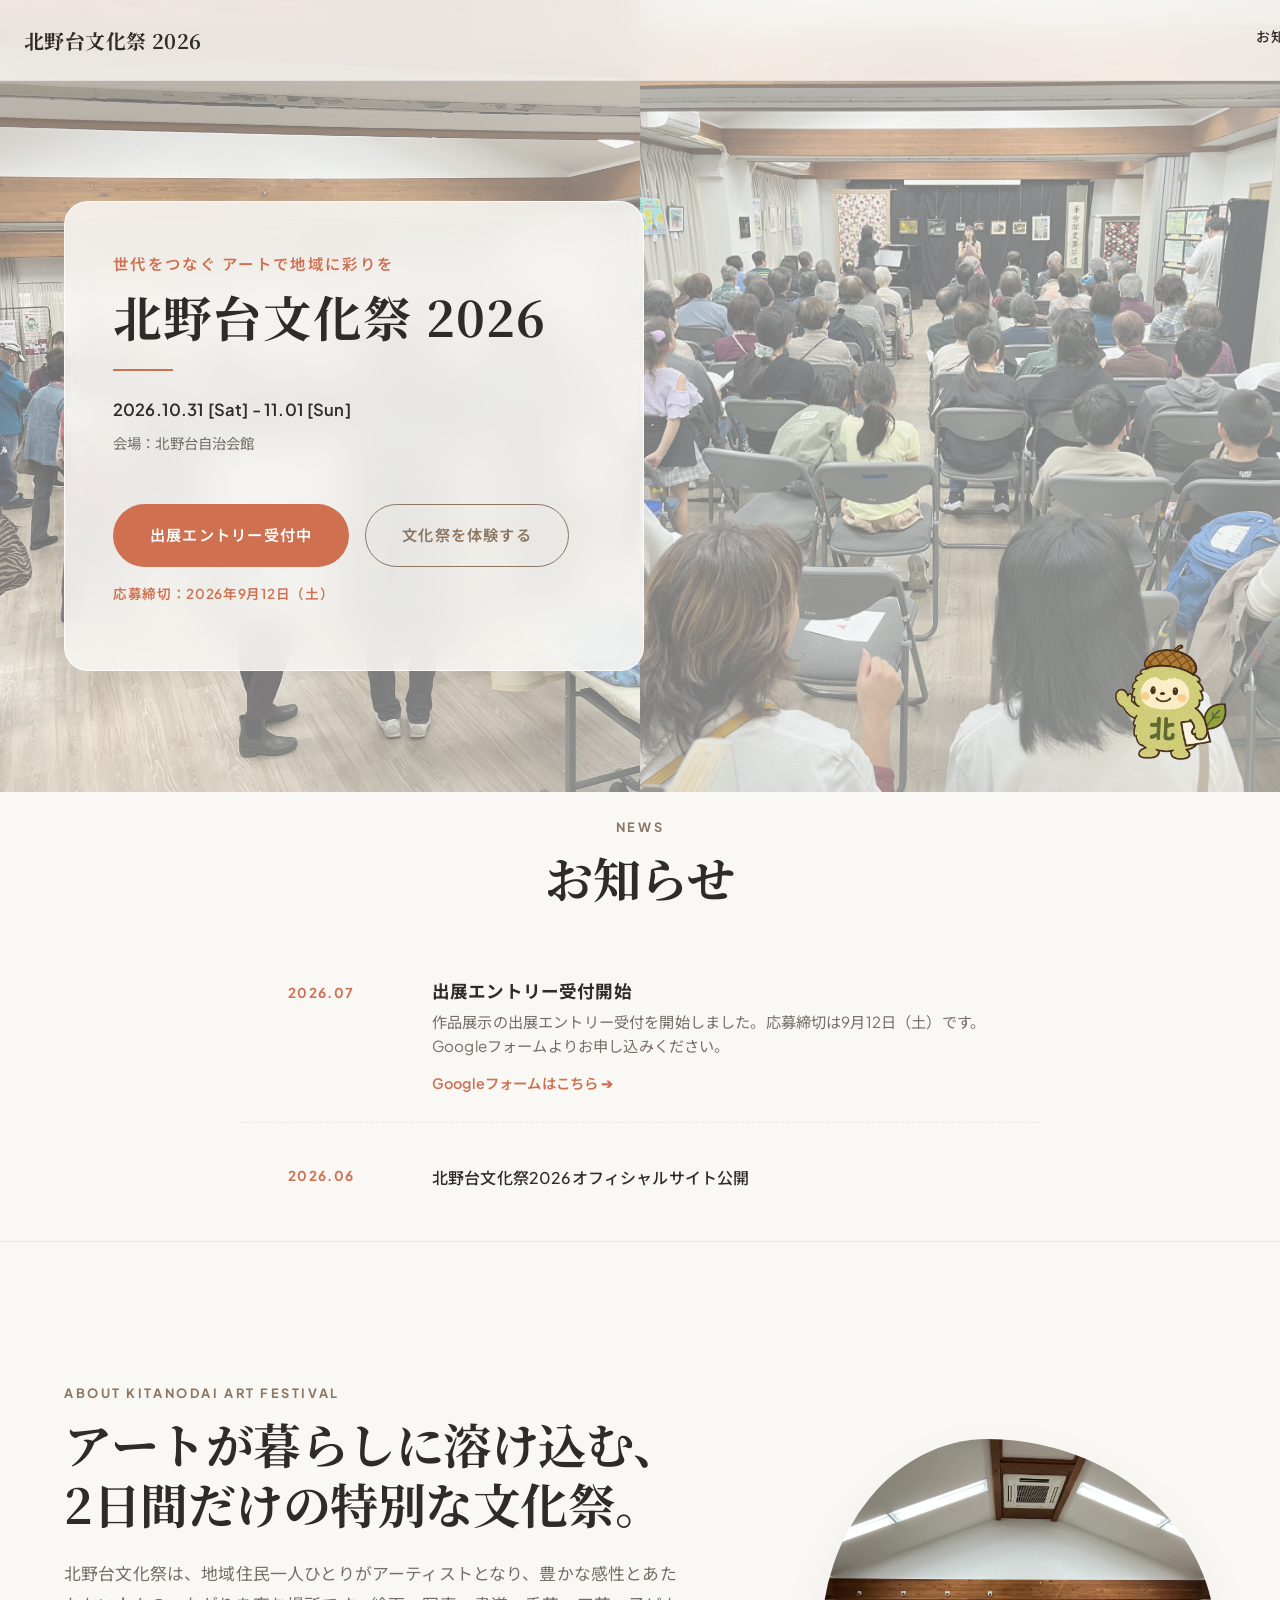
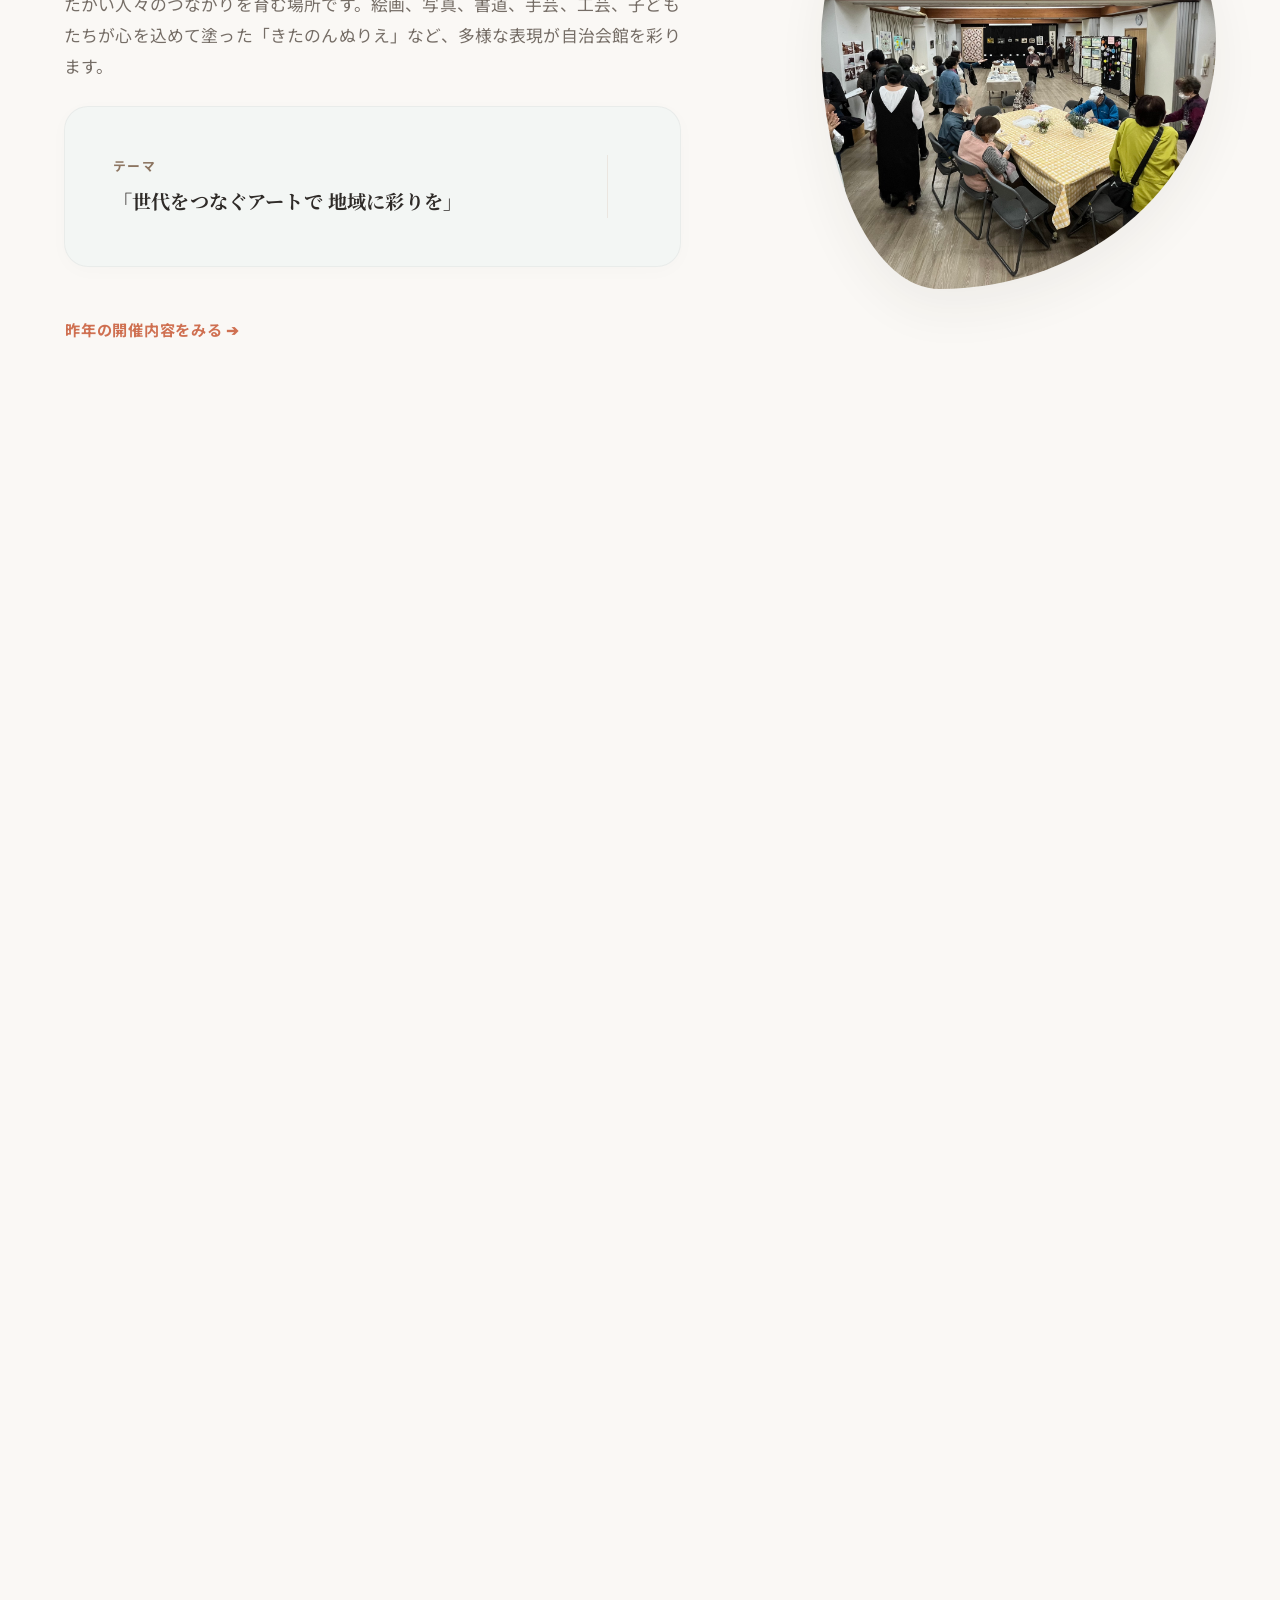
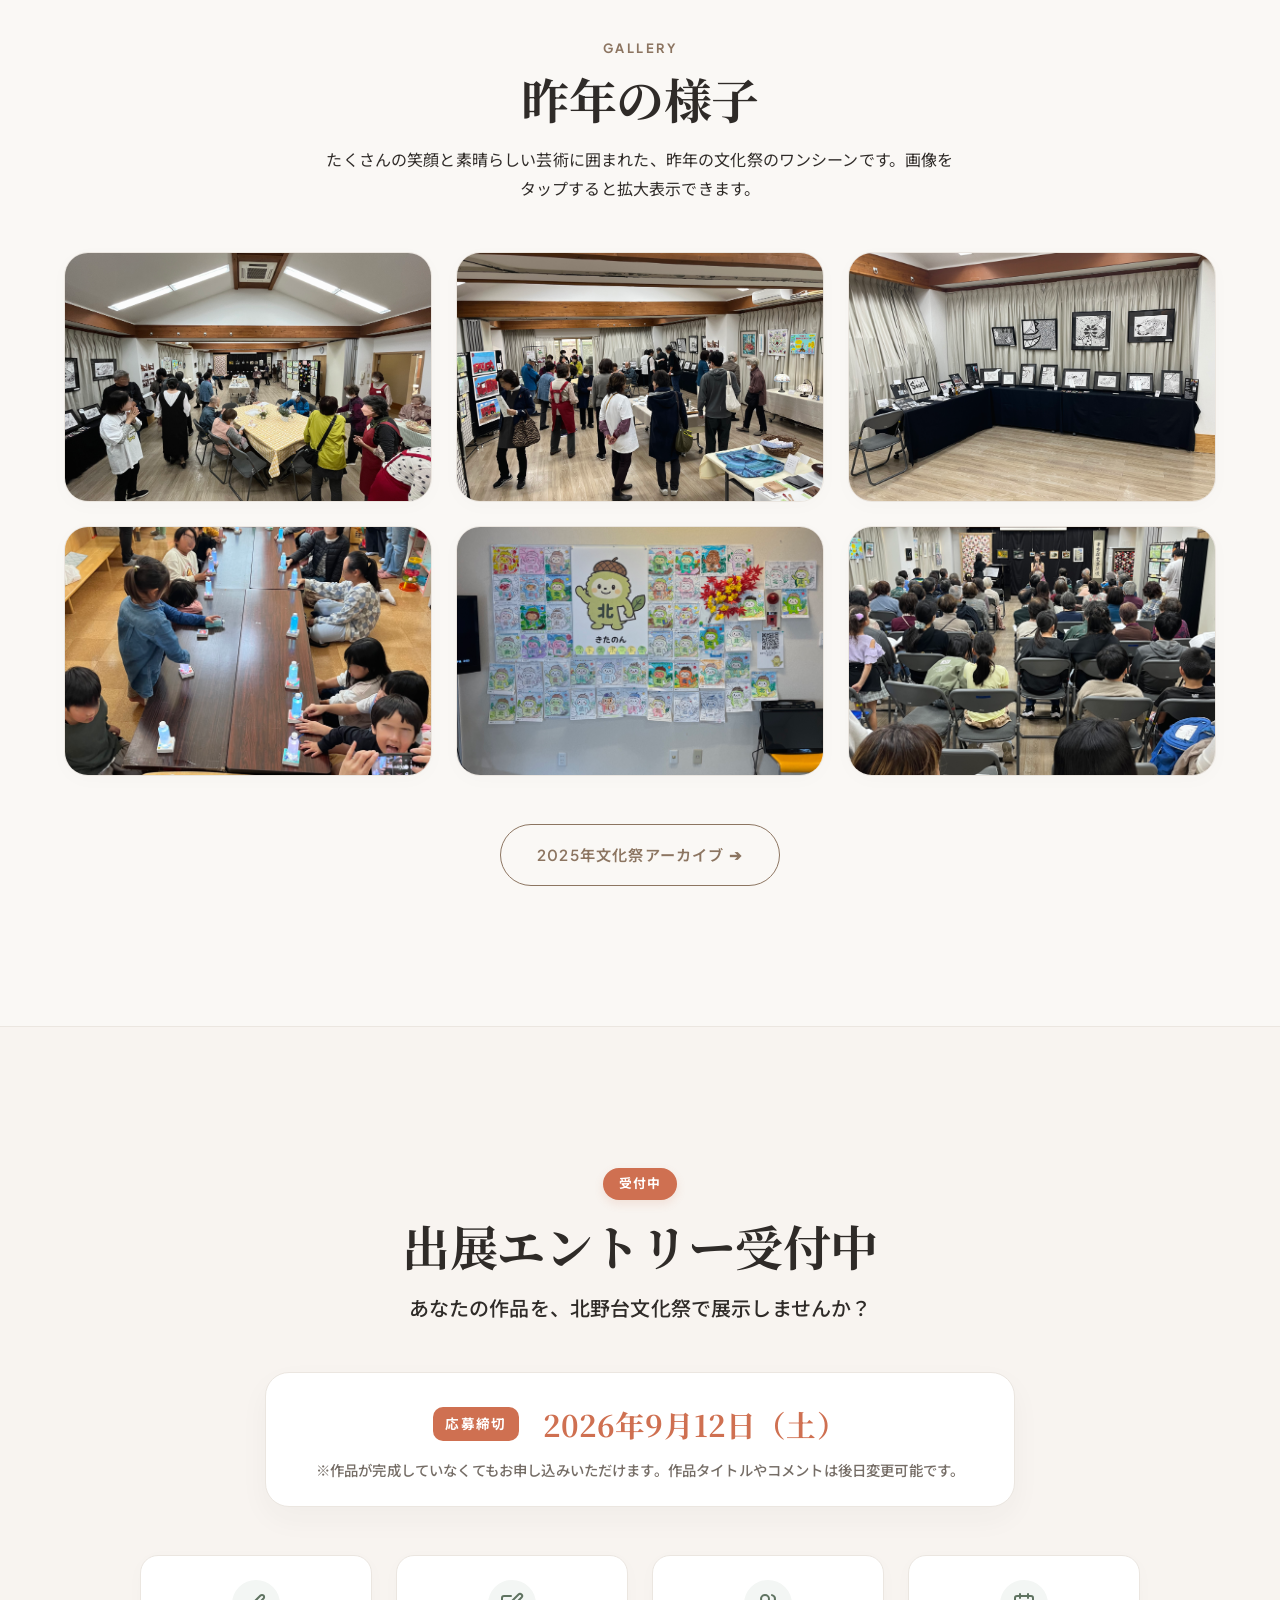
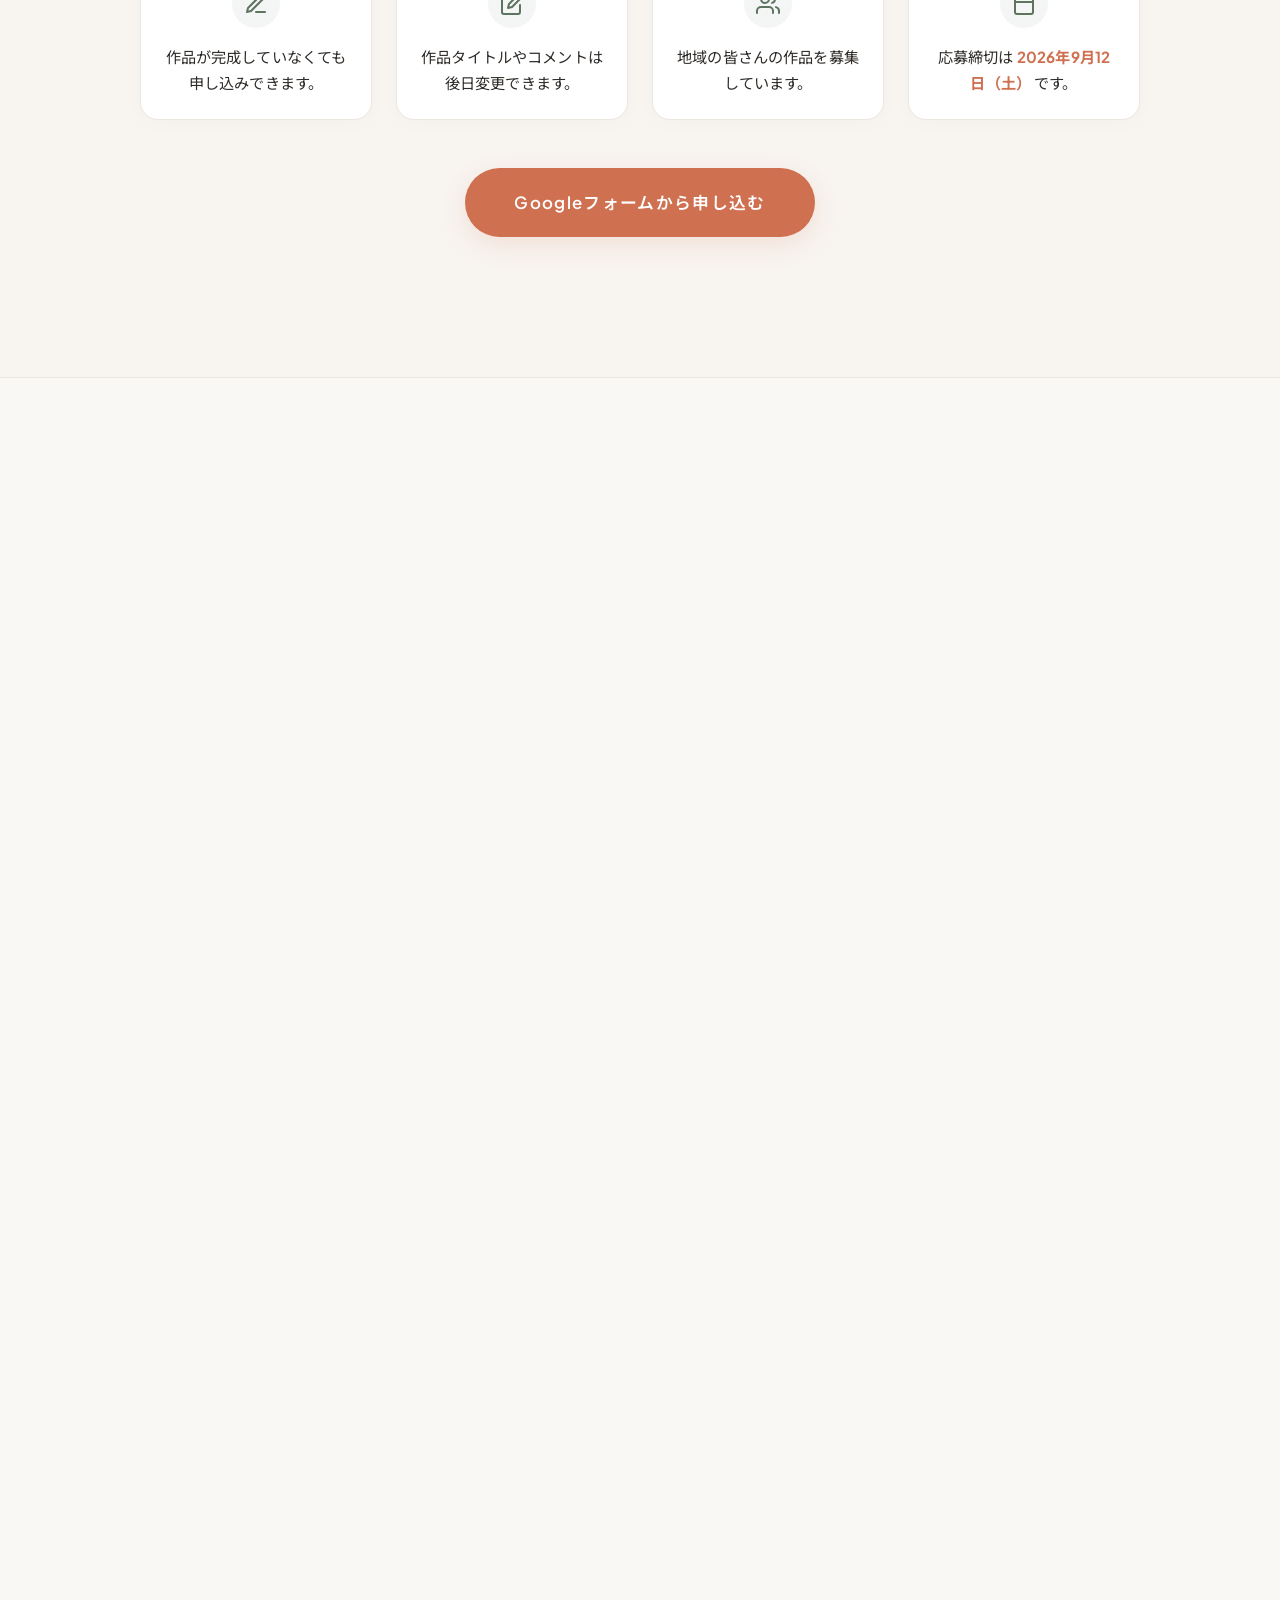
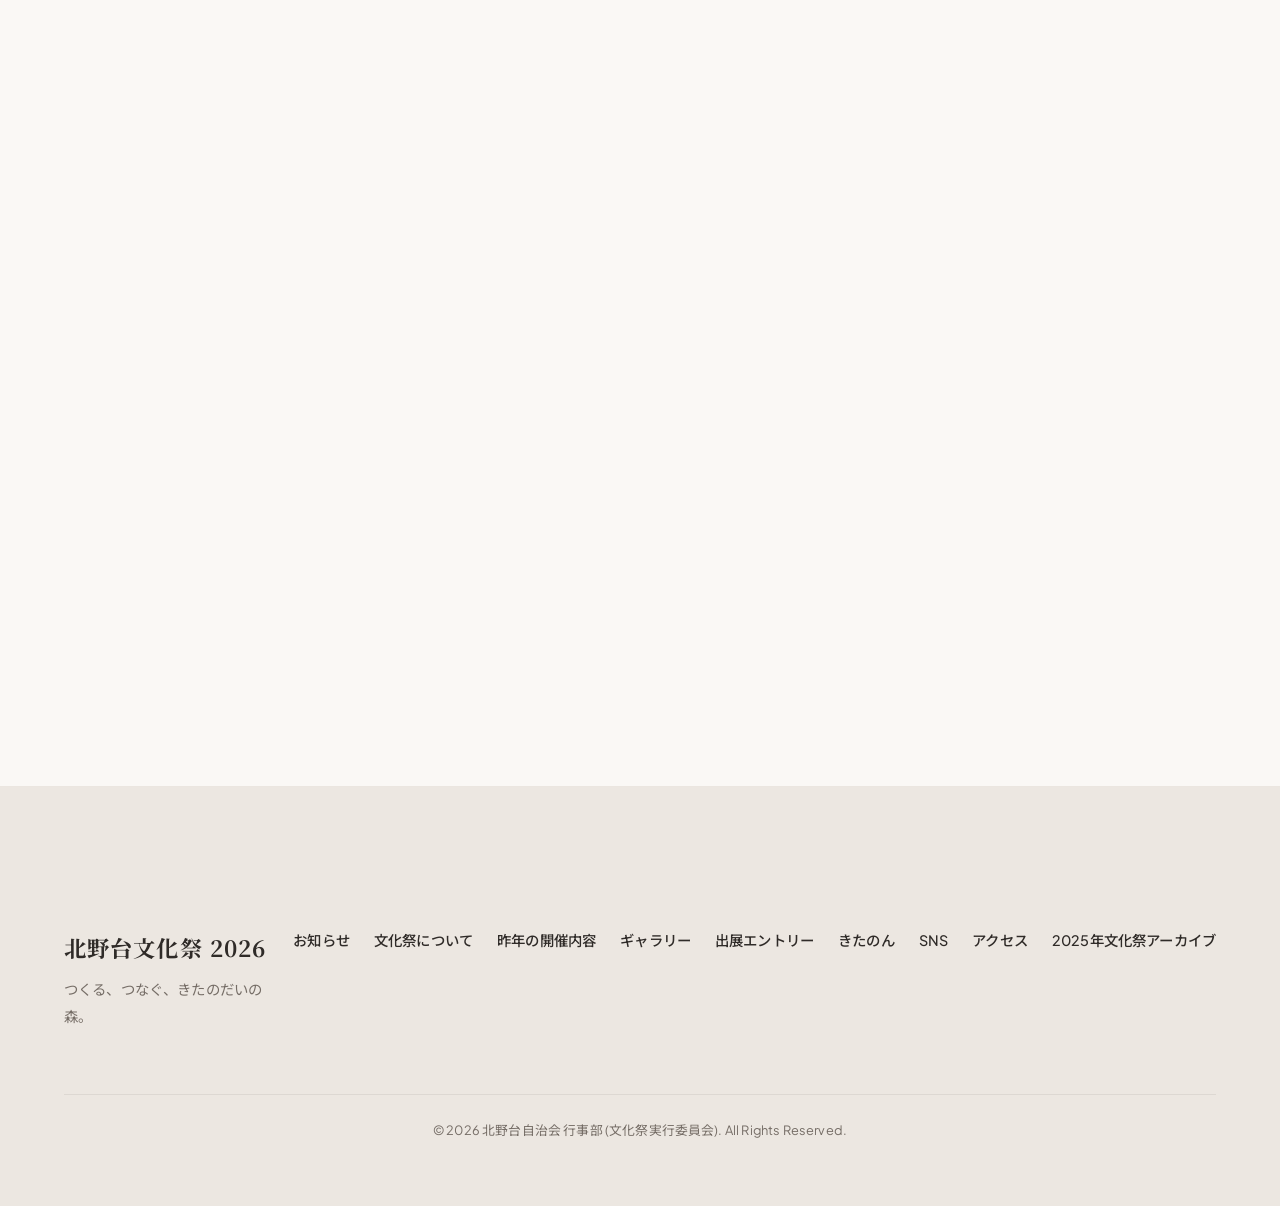
==== index.html @ 8599e221 "Add files via upload" ====
<!DOCTYPE html>
<html lang="ja">
<head>
  <!-- Google tag (gtag.js) -->
  <script async src="https://www.googletagmanager.com/gtag/js?id=G-VJMRDQKWDQ"></script>
  <script>
    window.dataLayer = window.dataLayer || [];
    function gtag(){dataLayer.push(arguments);}
    gtag('js', new Date());

    gtag('config', 'G-VJMRDQKWDQ');
  </script>

  <meta charset="UTF-8">
  <meta name="viewport" content="width=device-width, initial-scale=1.0">
  <meta name="description" content="東京都八王子市北野台で開催される「北野台文化祭2026」のオフィシャルサイトです。地域の作品展示、きたのん塗り絵チャレンジ、音楽、交流を通じて、世代をつなぐ文化祭を目指します。2026年10月31日・11月1日、北野台自治会館にて開催予定です。">
  <meta name="keywords" content="北野台文化祭,北野台自治会,きたのん,八王子イベント,地域文化祭">
  <title>北野台文化祭2026｜オフィシャルサイト</title>
  <link rel="canonical" href="https://frxd89x89g-dot.github.io/kitanodai-bunkasai-2026/">

  <!-- OGP / Facebook -->
  <meta property="og:type" content="website">
  <meta property="og:url" content="https://frxd89x89g-dot.github.io/kitanodai-bunkasai-2026/">
  <meta property="og:title" content="北野台文化祭2026｜オフィシャルサイト">
  <meta property="og:description" content="世代をつなぐ アートで地域に彩りを">
  <meta property="og:image" content="https://frxd89x89g-dot.github.io/kitanodai-bunkasai-2026/assets/images/ogp.jpg">

  <!-- Twitter -->
  <meta property="twitter:card" content="summary_large_image">
  <meta property="twitter:url" content="https://frxd89x89g-dot.github.io/kitanodai-bunkasai-2026/">
  <meta property="twitter:title" content="北野台文化祭2026｜オフィシャルサイト">
  <meta property="twitter:description" content="世代をつなぐ アートで地域に彩りを">
  <meta property="twitter:image" content="https://frxd89x89g-dot.github.io/kitanodai-bunkasai-2026/assets/images/ogp.jpg">

  <!-- Preconnect to external assets -->
  <link rel="preconnect" href="https://fonts.googleapis.com">
  <link rel="preconnect" href="https://fonts.gstatic.com" crossorigin>

  <!-- Preload critical Hero resources (LCP improvement) -->
  <link rel="preload" href="assets/images/hero/hero_collage_1.jpeg" as="image">
  <link rel="preload" href="assets/images/hero/hero_collage_2.jpeg" as="image">
  <link rel="preload" href="assets/images/kitanon/kitanon.png" as="image">

  <link rel="icon" type="image/png" href="assets/images/favicon.png">
  <link rel="apple-touch-icon" href="assets/images/favicon.png">

  <link rel="stylesheet" href="index.css?v=8">

  <!-- JSON-LD Structured Data (Event, Organization, WebSite) -->
  <script type="application/ld+json">
  [
    {
      "@context": "https://schema.org",
      "@type": "Event",
      "name": "北野台文化祭 2026",
      "description": "東京都八王子市の北野台自治会館で開催される2日間の地域文化祭です。絵画、写真、書道、手芸、工芸、子どもたちの『きたのんぬりえ』など、多様なアート表現が会場を彩ります。開催日は2026年10月31日（土）・11月1日（日）、開催時間は両日10:00〜15:00の予定です。",
      "startDate": "2026-10-31T10:00:00+09:00",
      "endDate": "2026-11-01T15:00:00+09:00",
      "eventAttendanceMode": "https://schema.org/OfflineEventAttendanceMode",
      "eventStatus": "https://schema.org/EventScheduled",
      "location": {
        "@type": "Place",
        "name": "北野台自治会館",
        "address": {
          "@type": "PostalAddress",
          "streetAddress": "北野台4-25-1",
          "addressLocality": "八王子市",
          "addressRegion": "東京都",
          "postalCode": "192-0913",
          "addressCountry": "JP"
        }
      },
      "image": [
        "https://frxd89x89g-dot.github.io/kitanodai-bunkasai-2026/assets/images/hero/hero_collage_1.jpeg"
      ],
      "organizer": {
        "@type": "Organization",
        "name": "北野台自治会 行事部 (文化祭実行委員会)",
        "url": "https://frxd89x89g-dot.github.io/kitanodai-bunkasai-2026/"
      }
    },
    {
      "@context": "https://schema.org",
      "@type": "WebSite",
      "name": "北野台文化祭2026｜オフィシャルサイト",
      "url": "https://frxd89x89g-dot.github.io/kitanodai-bunkasai-2026/"
    }
  ]
  </script>
</head>
<body>

  <!-- ==========================================
       Header Navigation
       ========================================== -->
  <header class="header" id="header">
    <div class="header-container">
      <a href="#" class="logo">
        <span class="logo-text">北野台文化祭 2026</span>
      </a>
      <button class="nav-toggle" id="navToggle" aria-label="メニューを開閉する" aria-expanded="false">
        <span class="hamburger"></span>
      </button>
      <nav class="nav-menu" id="navMenu">
        <ul class="nav-list">
          <li><a href="#news" class="nav-link">お知らせ</a></li>
          <li><a href="#about" class="nav-link">文化祭について</a></li>
          <li><a href="#highlights" class="nav-link">昨年の開催内容</a></li>
          <li><a href="#gallery" class="nav-link">ギャラリー</a></li>
          <li><a href="#entry" class="nav-link nav-cta">出展エントリー</a></li>
          <li><a href="#kitanon" class="nav-link">きたのん</a></li>
          <li><a href="#instagram" class="nav-link">SNS</a></li>
          <li><a href="#access" class="nav-link">アクセス</a></li>
        </ul>
      </nav>
    </div>
  </header>

  <main>
    <section class="hero-section" id="hero">
      <div class="hero-bg">
        <div class="hero-overlay"></div>
        <!-- コラージュ用画像。CSSでスタイリング -->
        <div class="hero-collage">
          <div class="collage-img collage-img-1" style="background-image: url('assets/images/hero/hero_collage_1.jpeg');"></div>
          <div class="collage-img collage-img-2" style="background-image: url('assets/images/hero/hero_collage_2.jpeg');"></div>
        </div>
      </div>
      <div class="hero-container container">
        <div class="hero-content">
          <div class="hero-card">
            <span class="hero-tagline">世代をつなぐ アートで地域に彩りを</span>
            <h1 class="hero-title">北野台文化祭 2026</h1>
            <div class="hero-meta-divider"></div>
            <p class="hero-schedule">2026.10.31 [Sat] - 11.01 [Sun]</p>
            <p class="hero-venue">会場：北野台自治会館</p>
            <div class="hero-actions">
              <a href="https://forms.gle/fkSQjngs3iKXx2Yv7" target="_blank" rel="noopener noreferrer" class="btn btn-primary" id="heroEntryCta" aria-label="Googleフォームで出展エントリーを開く（新しいタブで開きます）">出展エントリー受付中</a>
              <a href="#access" class="btn btn-outline" id="heroCta">文化祭を体験する</a>
            </div>
            <p class="hero-deadline-sub">応募締切：2026年9月12日（土）</p>
          </div>
        </div>
      </div>
      <!-- ひょっこりきたのん -->
      <div class="hero-kitanon-pop" id="heroKitanon">
        <img src="assets/images/kitanon/kitanon.png" alt="手を振るきたのん" width="812" height="812" fetchpriority="high">
      </div>
    </section>

    <!-- ==========================================
         1.5. News Section
         ========================================== -->
    <section class="section news-section" id="news">
      <div class="container">
        <div class="section-header">
          <span class="section-tag">News</span>
          <h2>お知らせ</h2>
        </div>
        <div class="news-list">
          <!-- 出展エントリー案内 -->
          <div class="news-item">
            <span class="news-date">2026.07</span>
            <div class="news-content">
              <h3 class="news-item-title">出展エントリー受付開始</h3>
              <p class="news-item-body">作品展示の出展エントリー受付を開始しました。応募締切は9月12日（土）です。Googleフォームよりお申し込みください。</p>
              <a href="https://forms.gle/fkSQjngs3iKXx2Yv7" target="_blank" rel="noopener noreferrer" class="news-link-btn" aria-label="Googleフォームで出展エントリーを開く（新しいタブで開きます）">Googleフォームはこちら ➔</a>
            </div>
          </div>
          <!-- 過去のお知らせ -->
          <div class="news-item">
            <span class="news-date">2026.06</span>
            <div class="news-content">
              <p class="news-text">北野台文化祭2026オフィシャルサイト公開</p>
            </div>
          </div>
        </div>
      </div>
    </section>

    <!-- ==========================================
         2. About Section
         ========================================== -->
    <section class="section about-section fade-in-section" id="about">
      <div class="about-container container">
        <div class="about-grid">
          <div class="about-content">
            <span class="section-tag">About Kitanodai Art Festival</span>
            <h2>アートが暮らしに溶け込む、<br>2日間だけの特別な文化祭。</h2>
            <p>北野台文化祭は、地域住民一人ひとりがアーティストとなり、豊かな感性とあたたかい人々のつながりを育む場所です。絵画、写真、書道、手芸、工芸、子どもたちが心を込めて塗った「きたのんぬりえ」など、多様な表現が自治会館を彩ります。</p>
            
            <div class="theme-info-box">
              <div class="theme-info-item">
                <span class="theme-label">テーマ</span>
                <span class="theme-value">
                  <span class="theme-text-block">「世代をつなぐアートで</span>
                  <span class="theme-text-block">地域に彩りを」</span>
                </span>
              </div>
            </div>
            
            <a href="#highlights" class="btn btn-link" id="aboutCta">昨年の開催内容をみる ➔</a>
          </div>
          <div class="about-image-wrapper">
            <div class="organic-frame">
              <img src="assets/images/gallery/gallery_1.jpeg" alt="来場者で賑わう展示会" class="about-img" width="4032" height="3024" loading="lazy">
            </div>
          </div>
        </div>
      </div>
    </section>

    <!-- ==========================================
         3. Highlights Section
         ========================================== -->
    <section class="section highlights-section fade-in-section" id="highlights">
      <div class="container">
        <div class="section-header">
          <span class="section-tag">Past Activities</span>
          <h2>昨年の開催内容</h2>
        </div>

        <div class="highlights-carousel-wrapper">
          <div class="highlights-carousel" id="carousel">
            <!-- Card 1 -->
            <div class="highlight-card">
              <div class="card-image">
                <img src="assets/images/gallery/gallery_2.jpeg" alt="地域の方の作品展示" width="4032" height="3024" loading="lazy">
              </div>
              <div class="card-content">
                <h3>地域の方の作品展示</h3>
                <p>絵画、写真、書道、手芸、工芸など、地域の皆さんの力作を展示しました。近隣小中学校の児童・生徒による作品も会場を彩りました。</p>
              </div>
            </div>
            <!-- Card 2 -->
            <div class="highlight-card">
              <div class="card-image">
                <img src="assets/images/gallery/gallery_5.jpeg" alt="きたのん塗り絵チャレンジ" width="4032" height="3024" loading="lazy">
              </div>
              <div class="card-content">
                <h3>きたのん塗り絵チャレンジ</h3>
                <p>子どもたちが自由に色を塗った「きたのん」のぬりえを展示しました。会場を明るく彩る、にぎやかなフォトスポットになりました。</p>
              </div>
            </div>
            <!-- Card 3 -->
            <div class="highlight-card">
              <div class="card-image">
                <img src="assets/images/gallery/gallery_4.jpeg" alt="ワークショップ" width="3024" height="4032" loading="lazy" class="workshop-img-crop">
              </div>
              <div class="card-content">
                <h3>ワークショップ</h3>
                <p>子どもから大人まで参加できるワークショップを開催しました。作品づくりを通じて、ものづくりの楽しさを体験しました。</p>
              </div>
            </div>
            <!-- Card 4 -->
            <div class="highlight-card">
              <div class="card-image">
                <img src="assets/images/gallery/gallery_6.jpeg" alt="地域の方のミニコンサート" width="4032" height="3024" loading="lazy">
              </div>
              <div class="card-content">
                <h3>地域の方のミニコンサート</h3>
                <p>地域の方によるミニコンサートを開催しました。あたたかな音楽が会場に響き、来場者の皆さんと交流する時間になりました。</p>
              </div>
            </div>
            <!-- Card 5 -->
            <div class="highlight-card">
              <div class="card-image">
                <img src="assets/images/gallery/gallery_3.jpeg" alt="ゲストアーティスト作品展示" width="4032" height="3024" loading="lazy">
              </div>
              <div class="card-content">
                <h3>ゲストアーティスト作品展示</h3>
                <p>ゲストアーティストSaoriさんによる作品展示を行いました。個性豊かな作品が、文化祭に新しい刺激と彩りを添えました。</p>
              </div>
            </div>
          </div>
          <!-- カルーセルのインジケーター（スマホ用） -->
          <div class="carousel-dots" id="carouselDots"></div>
        </div>

        <div class="highlights-footer">
          <a href="#gallery" class="btn btn-outline" id="highlightsCta">昨年の様子を写真でみる</a>
        </div>
      </div>
    </section>

    <!-- ==========================================
         4. Gallery Section
         ========================================== -->
    <section class="section gallery-section fade-in-section" id="gallery">
      <div class="container">
        <div class="section-header">
          <span class="section-tag">Gallery</span>
          <h2>昨年の様子</h2>
          <p>たくさんの笑顔と素晴らしい芸術に囲まれた、昨年の文化祭のワンシーンです。画像をタップすると拡大表示できます。</p>
        </div>

        <!-- ギャラリーはJSから動的に生成されます -->
        <div class="gallery-masonry" id="galleryGrid"></div>

        <div class="gallery-footer">
          <a href="https://sites.google.com/view/kitanodai-fes2025" target="_blank" rel="noopener noreferrer" class="btn btn-outline" id="galleryCta">2025年文化祭アーカイブ ➔</a>
        </div>
      </div>
    </section>

    <!-- ==========================================
         4.5. Entry Section (出展エントリー受付中)
         ========================================== -->
    <section class="section entry-section fade-in-section" id="entry">
      <div class="container">
        <div class="section-header">
          <span class="entry-badge">受付中</span>
          <h2>出展エントリー<br class="mobile-only">受付中</h2>
          <p class="entry-subtitle">あなたの作品を、北野台文化祭で展示しませんか？</p>
        </div>
        
        <div class="entry-highlight-box">
          <div class="entry-deadline-banner">
            <span class="deadline-label">応募締切</span>
            <span class="deadline-date">2026年9月12日（土）</span>
          </div>
          <p class="entry-highlight-text">※作品が完成していなくてもお申し込みいただけます。作品タイトルやコメントは後日変更可能です。</p>
        </div>

        <div class="entry-grid">
          <div class="entry-card">
            <div class="entry-card-icon">
              <svg width="24" height="24" viewBox="0 0 24 24" fill="none" stroke="currentColor" stroke-width="2" stroke-linecap="round" stroke-linejoin="round" aria-hidden="true"><path d="M12 20h9"></path><path d="M16.5 3.5a2.121 2.121 0 0 1 3 3L7 19l-4 1 1-4L16.5 3.5z"></path></svg>
            </div>
            <p class="entry-card-text">作品が完成していなくても申し込みできます。</p>
          </div>
          <div class="entry-card">
            <div class="entry-card-icon">
              <svg width="24" height="24" viewBox="0 0 24 24" fill="none" stroke="currentColor" stroke-width="2" stroke-linecap="round" stroke-linejoin="round" aria-hidden="true"><path d="M11 4H4a2 2 0 0 0-2 2v14a2 2 0 0 0 2 2h14a2 2 0 0 0 2-2v-7"></path><path d="M18.5 2.5a2.121 2.121 0 0 1 3 3L12 15l-4 1 1-4 9.5-9.5z"></path></svg>
            </div>
            <p class="entry-card-text">作品タイトルやコメントは後日変更できます。</p>
          </div>
          <div class="entry-card">
            <div class="entry-card-icon">
              <svg width="24" height="24" viewBox="0 0 24 24" fill="none" stroke="currentColor" stroke-width="2" stroke-linecap="round" stroke-linejoin="round" aria-hidden="true"><path d="M17 21v-2a4 4 0 0 0-4-4H5a4 4 0 0 0-4 4v2"></path><circle cx="9" cy="7" r="4"></circle><path d="M23 21v-2a4 4 0 0 0-3-3.87"></path><path d="M16 3.13a4 4 0 0 1 0 7.75"></path></svg>
            </div>
            <p class="entry-card-text">地域の皆さんの作品を募集しています。</p>
          </div>
          <div class="entry-card">
            <div class="entry-card-icon">
              <svg width="24" height="24" viewBox="0 0 24 24" fill="none" stroke="currentColor" stroke-width="2" stroke-linecap="round" stroke-linejoin="round" aria-hidden="true"><rect x="3" y="4" width="18" height="18" rx="2" ry="2"></rect><line x1="16" y1="2" x2="16" y2="6"></line><line x1="8" y1="2" x2="8" y2="6"></line><line x1="3" y1="10" x2="21" y2="10"></line></svg>
            </div>
            <p class="entry-card-text">応募締切は <strong>2026年9月12日（土）</strong> です。</p>
          </div>
        </div>
        
        <div class="entry-action-wrapper">
          <a href="https://forms.gle/fkSQjngs3iKXx2Yv7" target="_blank" rel="noopener noreferrer" class="btn btn-primary btn-large btn-pulse" aria-label="Googleフォームで出展エントリーを開く（新しいタブで開きます）">
            Googleフォームから申し込む
          </a>
        </div>
      </div>
    </section>

    <!-- ==========================================
         5. Kitanon Corner
         ========================================== -->
    <section class="section kitanon-section fade-in-section" id="kitanon">
      <div class="kitanon-bg-decor"></div>
      <div class="container kitanon-container">
        <div class="kitanon-grid">
          <div class="kitanon-img-wrapper">
            <img src="assets/images/kitanon/kitanon.png" alt="きたのんのイラスト" class="kitanon-main-img" width="812" height="812" loading="lazy">
          </div>
          <div class="kitanon-content">
            <span class="section-tag-light">Kitanon Corner</span>
            <h2>案内役 きたのん</h2>
            <p>北野台のどんぐりの森からやってきた、あたたかい地域を見守るマスコットキャラクター「きたのん」です。</p>
            <p>文化祭の会場では、子どもたちから大人の方まで自由に塗って楽しめる「きたのん塗り絵チャレンジ」を予定しています。ぬりえ台紙のダウンロード開始や、当日の展示詳細については現在準備中（詳細は後日公開）です。</p>
            <div class="kitanon-action">
              <a href="#" class="btn btn-white disabled-btn" id="downloadCta" style="opacity: 0.65; cursor: not-allowed; pointer-events: none;">
                <svg width="20" height="20" viewBox="0 0 24 24" fill="none" stroke="currentColor" stroke-width="2" stroke-linecap="round" stroke-linejoin="round" class="btn-icon"><path d="M21 15v4a2 2 0 0 1-2 2H5a2 2 0 0 1-2-2v-4"></path><polyline points="7 10 12 15 17 10"></polyline><line x1="12" y1="15" x2="12" y2="3"></line></svg>
                ぬりえ台紙ダウンロード (詳細は後日公開)
              </a>
            </div>
          </div>
        </div>
      </div>
    </section>

    <!-- ==========================================
         6. Instagram Integration Section
         ========================================== -->
    <section class="section instagram-section fade-in-section" id="instagram">
      <div class="container">
        <div class="section-header">
          <span class="section-tag">Social Media</span>
          <h2>公式SNS</h2>
          <p>Instagram・Facebookで最新情報を発信しています。</p>
        </div>

        <div class="sns-buttons">
          <a href="https://www.instagram.com/kitanodai_bunkasai/" target="_blank" rel="noopener noreferrer" class="btn btn-primary" id="instaCta">
            <svg width="20" height="20" viewBox="0 0 24 24" fill="none" stroke="currentColor" stroke-width="2" stroke-linecap="round" stroke-linejoin="round" class="btn-icon"><rect x="2" y="2" width="20" height="20" rx="5" ry="5"></rect><path d="M16 11.37A4 4 0 1 1 12.63 8 4 4 0 0 1 16 11.37z"></path><line x1="17.5" y1="6.5" x2="17.51" y2="6.5"></line></svg>
            Instagram ➔
          </a>
          <a href="https://www.facebook.com/people/%E5%8C%97%E9%87%8E%E5%8F%B0%E6%96%87%E5%8C%96%E7%A5%AD%E5%85%AC%E5%BC%8F/61578342636274/" target="_blank" rel="noopener noreferrer" class="btn btn-outline" id="fbCta">
            <svg width="20" height="20" viewBox="0 0 24 24" fill="none" stroke="currentColor" stroke-width="2" stroke-linecap="round" stroke-linejoin="round" class="btn-icon"><path d="M18 2h-3a5 5 0 0 0-5 5v3H7v4h3v8h4v-8h3l1-4h-4V7a1 1 0 0 1 1-1h3z"></path></svg>
            Facebookページはこちら
          </a>
        </div>
      </div>
    </section>

    <!-- ==========================================
         7. Access & Info Section
         ========================================== -->
    <section class="section access-section fade-in-section" id="access">
      <div class="container">
        <div class="access-grid">
          <div class="access-info">
            <span class="section-tag">Access</span>
            <h2>アクセス・開催概要</h2>
            
            <div class="info-list">
              <div class="info-item">
                <span class="info-label">日時</span>
                <span class="info-value">
                  2026年10月31日（土）・11月1日（日）<br>
                  10:00〜15:00（予定）<br>
                  <span style="color: var(--accent-color); font-size: 0.95rem; font-weight: 500;">※開催時間は変更となる場合があります。</span>
                </span>
              </div>
              <div class="info-item">
                <span class="info-label">会場</span>
                <span class="info-value">北野台自治会館</span>
              </div>
              <div class="info-item">
                <span class="info-label">住所</span>
                <span class="info-value">
                  〒192-0913 東京都八王子市北野台4-25-1<br>
                  <span style="color: var(--text-muted); font-size: 0.9rem; font-weight: 500;">※Googleマップでは「東京都八王子市北野台4-25-2」で表示されます。</span>
                </span>
              </div>
              <div class="info-item">
                <span class="info-label">交通</span>
                <span class="info-value">北野駅、八王子みなみ野駅からバスに乗り、「坂上」バス停で下車し徒歩2分です。<br>※駐車場はありませんので、公共交通機関をご利用ください。</span>
              </div>
            </div>

            <a href="https://maps.google.com/?q=東京都八王子市北野台4-25-2" target="_blank" rel="noopener noreferrer" class="btn btn-primary" id="accessCta">Google Mapでルートを調べる</a>
          </div>

          <div class="access-map">
            <!-- Google Maps埋め込み -->
            <div class="map-container">
              <iframe 
                src="https://maps.google.com/maps?q=東京都八王子市北野台4-25-2&t=&z=17&ie=UTF8&iwloc=&output=embed" 
                width="100%" 
                height="450" 
                style="border:0;" 
                allowfullscreen="" 
                loading="lazy" 
                referrerpolicy="no-referrer-when-downgrade"
                title="北野台自治会館への地図">
              </iframe>
            </div>
          </div>
        </div>
      </div>
    </section>
  </main>

  <!-- ==========================================
       Footer Section
       ========================================== -->
  <footer class="footer">
    <div class="container footer-container">
      <div class="footer-brand">
        <span class="footer-logo">北野台文化祭 2026</span>
        <p>つくる、つなぐ、きたのだいの森。</p>
      </div>
      <div class="footer-links">
        <a href="#news">お知らせ</a>
        <a href="#about">文化祭について</a>
        <a href="#highlights">昨年の開催内容</a>
        <a href="#gallery">ギャラリー</a>
        <a href="#entry">出展エントリー</a>
        <a href="#kitanon">きたのん</a>
        <a href="#instagram">SNS</a>
        <a href="#access">アクセス</a>
        <a href="https://sites.google.com/view/kitanodai-fes2025" target="_blank" rel="noopener noreferrer">2025年文化祭アーカイブ</a>
      </div>
      <div class="footer-copyright">
        <p>&copy; 2026 北野台自治会 行事部 (文化祭実行委員会). All Rights Reserved.</p>
      </div>
    </div>
  </footer>

  <!-- ==========================================
       Lightbox Modal (昨年の思い出拡大用)
       ========================================== -->
  <div class="lightbox" id="lightbox" aria-hidden="true" role="dialog">
    <button class="lightbox-close" id="lightboxClose" aria-label="モーダルを閉じる">&times;</button>
    <div class="lightbox-content">
      <img src="" alt="" id="lightboxImg">
      <p id="lightboxCaption"></p>
    </div>
  </div>
  <script src="index.js"></script>
</body>
</html>
---- index.css ----
@import url('https://fonts.googleapis.com/css2?family=Noto+Sans+JP:wght@400;500;700&family=Noto+Serif+JP:wght@400;700&family=Plus+Jakarta+Sans:wght@400;500;600;700&display=swap');

/* ==========================================================================
   Design System Variables (Sophisticated Japandi Style)
   ========================================================================== */
:root {
  /* Color Palette (Warm Ivory, Soft Greens, Earthy Accents) */
  --bg-color: #FAF8F5;         /* Warm Ivory background (Japandi/Airbnb) */
  --main-color: #5F7361;       /* Deep Sage Green */
  --main-color-light: #F3F6F4; /* Ultra-soft Sage tint for sections */
  --sub-color: #8C7561;        /* Muted Acorn Brown */
  --accent-color: #CF7051;     /* Terracotta Red-Orange */
  --accent-color-hover: #BF5E3E;
  --text-color: #2F2B28;       /* Warm Charcoal */
  --text-muted: #756D66;       /* Muted gray-brown for captions */
  --card-bg: #FFFFFF;
  --border-color: #EBE6E0;     /* Extremely subtle warm border */

  /* Typography */
  --font-serif: 'Noto Serif JP', serif;
  --font-sans: 'Plus Jakarta Sans', 'Noto Sans JP', sans-serif;

  /* Spacing (Generous Airbnb/Apple spacing) */
  --spacing-xs: 8px;
  --spacing-sm: 16px;
  --spacing-md: 24px;
  --spacing-lg: 48px;
  --spacing-xl: 140px;        /* Generous 140px margins for desktop */

  /* Border Radius (Rounder MUJI/Studio style) */
  --radius-sm: 10px;
  --radius-md: 18px;
  --radius-lg: 24px;          /* 24px rounded corners */
  --radius-full: 9999px;

  /* Shadows (Super soft, high-blur premium shadows) */
  --shadow-sm: 0 4px 20px rgba(47, 43, 40, 0.02);
  --shadow-md: 0 12px 30px rgba(47, 43, 40, 0.04);
  --shadow-lg: 0 20px 50px rgba(47, 43, 40, 0.06);

  /* Transitions (Studio/Apple style cubic-bezier) */
  --transition-base: all 0.6s cubic-bezier(0.16, 1, 0.3, 1);
  --transition-bounce: all 0.8s cubic-bezier(0.175, 0.885, 0.32, 1.1);
}

/* ==========================================================================
   Reset & Base Styles
   ========================================================================== */
html {
  scroll-behavior: smooth;
  scroll-padding-top: 80px;
}
@media (max-width: 480px) {
  html {
    scroll-padding-top: 64px;
  }
}
.mobile-only {
  display: none !important;
}
*, *::before, *::after {
  box-sizing: border-box;
  margin: 0;
  padding: 0;
}

body {
  font-family: var(--font-sans);
  background-color: var(--bg-color);
  color: var(--text-color);
  line-height: 1.85; /* Extremely readable line-height */
  font-size: 16px;
  -webkit-font-smoothing: antialiased;
  -moz-osx-font-smoothing: grayscale;
  overflow-x: hidden;
  letter-spacing: 0.01em;
}

/* Scrollbar styling */
::-webkit-scrollbar {
  width: 8px;
  height: 8px;
}
::-webkit-scrollbar-track {
  background: var(--bg-color);
}
::-webkit-scrollbar-thumb {
  background: var(--border-color);
  border-radius: var(--radius-full);
}
::-webkit-scrollbar-thumb:hover {
  background: var(--sub-color);
}

/* Headings with high contrast */
h1, h2, h3, h4 {
  font-family: var(--font-serif);
  font-weight: 700;
  line-height: 1.25;
  color: var(--text-color);
}

h1, h2, h3, .nav-link, .btn, .hero-title, .hero-tagline, .section-header h2, .card-content h3 {
  word-break: keep-all;
  overflow-wrap: break-word;
  line-break: strict;
}

body, p, li, .info-value, .card-content p, .entry-card, .section-header p {
  word-break: normal;
  overflow-wrap: break-word;
  line-break: strict;
}

h2 {
  font-size: clamp(2rem, 5vw, 3rem); /* Bold and large headings */
  letter-spacing: -0.01em;
  margin-bottom: var(--spacing-sm);
}

p {
  margin-bottom: var(--spacing-sm);
}

a {
  color: inherit;
  text-decoration: none;
  transition: var(--transition-base);
}

img {
  max-width: 100%;
  height: auto;
  display: block;
  object-fit: cover;
  border-radius: var(--radius-lg); /* Rounded images globally where logical */
}

/* ==========================================================================
   Layout Components
   ========================================================================== */
.container {
  width: 100%;
  max-width: 1200px;
  margin-left: auto;
  margin-right: auto;
  padding-left: var(--spacing-md);
  padding-right: var(--spacing-md);
}

.section {
  padding-top: clamp(80px, 12vw, var(--spacing-xl));
  padding-bottom: clamp(80px, 12vw, var(--spacing-xl));
  position: relative;
}

/* Elegant Premium Buttons */
.btn {
  display: inline-flex;
  align-items: center;
  justify-content: center;
  padding: 16px 36px;
  font-family: var(--font-sans);
  font-weight: 600;
  font-size: 0.95rem;
  letter-spacing: 0.08em;
  border-radius: var(--radius-full);
  border: 1px solid transparent;
  cursor: pointer;
  transition: var(--transition-base);
  text-align: center;
}

.btn-primary {
  background-color: var(--accent-color);
  color: #FFFFFF;
}

.btn-primary:hover, .btn-primary:active {
  background-color: var(--accent-color-hover);
  transform: translateY(-4px); /* Float up on hover */
  box-shadow: 0 12px 28px rgba(207, 112, 81, 0.25);
}

.btn-outline {
  background-color: transparent;
  border: 1.5px solid var(--sub-color);
  color: var(--sub-color);
}

.btn-outline:hover, .btn-outline:active {
  background-color: var(--sub-color);
  color: #FFFFFF;
  transform: translateY(-4px);
  box-shadow: 0 12px 28px rgba(140, 117, 97, 0.2);
}

.btn-white {
  background-color: #FFFFFF;
  color: var(--text-color);
  border: 1px solid var(--border-color);
  box-shadow: var(--shadow-sm);
}

.btn-white:hover, .btn-white:active {
  transform: translateY(-4px);
  box-shadow: 0 12px 28px rgba(47, 43, 40, 0.08);
}

.btn-link {
  padding: 0;
  font-weight: 700;
  color: var(--accent-color);
  border-bottom: 2px solid transparent;
  border-radius: 0;
  letter-spacing: 0.05em;
}

.btn-link:hover {
  border-color: var(--accent-color);
}

/* Section Header Utility */
.section-header {
  text-align: center;
  margin-bottom: var(--spacing-lg);
  max-width: 650px;
  margin-left: auto;
  margin-right: auto;
}

.section-tag {
  font-family: var(--font-sans);
  font-size: 0.8rem;
  font-weight: 700;
  text-transform: uppercase;
  letter-spacing: 0.2em; /* Broad letter spacing */
  color: var(--sub-color);
  margin-bottom: var(--spacing-xs);
  display: block;
}

/* Smooth Scrolling Fade In Animation */
.fade-in-section {
  opacity: 0;
  transform: translateY(40px);
  visibility: hidden;
  transition: opacity 1.2s cubic-bezier(0.16, 1, 0.3, 1), transform 1.2s cubic-bezier(0.16, 1, 0.3, 1);
  will-change: opacity, transform;
}

.fade-in-section.is-visible {
  opacity: 1;
  transform: none;
  visibility: visible;
}

/* ==========================================================================
   Header Navigation Styles
   ========================================================================== */
.header {
  position: fixed;
  top: 0;
  left: 0;
  width: 100%;
  z-index: 1000;
  background-color: rgba(250, 248, 245, 0.8); /* Glass header */
  backdrop-filter: blur(20px);
  -webkit-backdrop-filter: blur(20px);
  border-bottom: 1px solid rgba(47, 43, 40, 0.05);
  transition: var(--transition-base);
}

.header-container {
  display: flex;
  align-items: center;
  justify-content: space-between;
  height: 80px; /* Slightly taller header */
  max-width: 1400px;
  margin: 0 auto;
  padding: 0 var(--spacing-md);
}

.logo {
  font-family: var(--font-serif);
  white-space: nowrap;
}

.logo-text {
  font-family: 'Noto Serif JP', var(--font-serif), serif !important;
  font-weight: 700;
  font-style: normal;
  font-size: 1.35rem;
  color: var(--text-color);
  letter-spacing: 0.02em;
  white-space: nowrap;
}

.logo,
.logo-text,
.nav-link,
.nav-cta {
  white-space: nowrap !important;
  word-break: keep-all;
  overflow-wrap: normal;
}

.nav-toggle {
  display: flex;
  align-items: center;
  justify-content: center;
  width: 44px;
  height: 44px;
  background: transparent;
  border: none;
  cursor: pointer;
  z-index: 1001;
}

.hamburger {
  position: relative;
  width: 24px;
  height: 1.5px;
  background-color: var(--text-color);
  transition: var(--transition-base);
}

.hamburger::before, .hamburger::after {
  content: '';
  position: absolute;
  width: 24px;
  height: 1.5px;
  background-color: var(--text-color);
  left: 0;
  transition: var(--transition-base);
}

.hamburger::before { top: -6px; }
.hamburger::after { bottom: -6px; }

/* Hamburger Transform to X */
.nav-toggle[aria-expanded="true"] .hamburger {
  background-color: transparent;
}
.nav-toggle[aria-expanded="true"] .hamburger::before {
  transform: rotate(45deg);
  top: 0;
}
.nav-toggle[aria-expanded="true"] .hamburger::after {
  transform: rotate(-45deg);
  bottom: 0;
}

.nav-menu {
  position: fixed;
  top: 0;
  right: 0;
  width: 100%;
  height: 100vh;
  background-color: var(--bg-color);
  padding: 100px var(--spacing-md) var(--spacing-md);
  display: flex;
  flex-direction: column;
  z-index: 999;
  transform: translateX(100%);
  transition: var(--transition-base);
  box-shadow: var(--shadow-lg);
  visibility: hidden; /* Prevent horizontal overflow when hidden */
}

.nav-menu.is-active {
  transform: translateX(0);
  visibility: visible;
}

.nav-list {
  list-style: none;
  display: flex;
  flex-direction: column;
  gap: var(--spacing-md);
}

.nav-link {
  font-family: var(--font-serif);
  font-size: 1.5rem;
  font-weight: 700;
  color: var(--text-color);
  display: block;
  padding: 8px 0;
  border-bottom: 1px solid transparent;
  white-space: nowrap;
}

.nav-link:hover {
  color: var(--accent-color);
}

.nav-link.nav-cta {
  background-color: var(--accent-color);
  color: #FFFFFF !important;
  font-family: var(--font-sans) !important;
  font-size: 1.1rem !important;
  font-weight: 600 !important;
  text-align: center;
  padding: 12px 24px !important;
  border-radius: var(--radius-full);
  margin-top: var(--spacing-sm);
  display: block !important;
  box-shadow: 0 4px 12px rgba(207, 112, 81, 0.15);
  border-bottom: none !important;
  width: 100%;
}

.nav-link.nav-cta:hover {
  background-color: var(--accent-color-hover);
  transform: translateY(-2px);
}

@media (min-width: 1024px) {
  .nav-toggle {
    display: none;
  }
  .nav-menu {
    position: static;
    width: auto;
    height: auto;
    background-color: transparent;
    padding: 0;
    flex-direction: row;
    box-shadow: none;
    align-items: center;
    visibility: visible;
  }
  .nav-list {
    flex-direction: row;
    gap: 18px; /* Default gap between 18px and 24px */
    align-items: center;
  }
  .nav-link {
    font-family: var(--font-sans);
    font-weight: 500;
    color: var(--text-color);
    padding: 0;
    letter-spacing: 0.05em;
    white-space: nowrap; /* Prevent line wrapping on PC */
    font-size: 0.85rem; /* Default compact font size for narrower PC screens (1024px) */
  }
  .nav-link::after {
    content: '';
    display: block;
    width: 0;
    height: 1px;
    background: var(--accent-color);
    transition: width 0.3s;
    margin-top: 4px;
  }
  .nav-link:hover::after {
    width: 100%;
  }

  .logo-text {
    font-size: 1.15rem !important; /* Slightly smaller logo text for 1024px */
  }

  .nav-link.nav-cta {
    background-color: var(--accent-color);
    color: #FFFFFF !important;
    font-family: var(--font-sans) !important;
    font-size: 0.9rem !important;
    font-weight: 700 !important; /* Bold 700 for CTA */
    padding: 10px 18px !important; /* Padding 10px 18px */
    border-radius: 9999px !important; /* Fully rounded border radius */
    margin-top: 0;
    display: inline-flex !important;
    align-items: center;
    justify-content: center;
    box-shadow: 0 4px 12px rgba(207, 112, 81, 0.15);
    transition: var(--transition-base);
  }

  .nav-link.nav-cta:hover {
    background-color: var(--accent-color-hover);
    transform: translateY(-2px);
    box-shadow: 0 6px 16px rgba(207, 112, 81, 0.25);
  }

  .nav-link.nav-cta::after {
    display: none !important;
  }
}

/* Sub-breakpoint: 1200px - 1439px screen width nav optimization */
@media (min-width: 1200px) and (max-width: 1439px) {
  .nav-list {
    gap: 20px;
  }
  .nav-link {
    font-size: 0.875rem;
  }
  .logo-text {
    font-size: 1.25rem !important;
  }
}

/* Sub-breakpoint: 1440px and up screen width nav optimization */
@media (min-width: 1440px) {
  .nav-list {
    gap: 24px;
  }
  .nav-link {
    font-size: 0.9rem;
  }
  .logo-text {
    font-size: 1.35rem !important;
  }
}

/* ==========================================================================
   1. Hero Section Styles (Fully responsive, Japandi Glassmorphism)
   ========================================================================== */
.hero-section {
  position: relative;
  height: 92vh; /* Fills screen comfortably */
  min-height: 480px; /* Reduced for smaller smartphones like iPhone SE */
  display: flex;
  align-items: center;
  overflow: hidden;
  padding-top: 80px;
  background-color: var(--main-color-light);
}

.hero-bg {
  position: absolute;
  top: 0;
  left: 0;
  width: 100%;
  height: 100%;
  z-index: 1;
}

.hero-overlay {
  position: absolute;
  top: 0;
  left: 0;
  width: 100%;
  height: 100%;
  /* Gentle gradient, keeps images bright yet characters readable */
  background: linear-gradient(135deg, rgba(250, 248, 245, 0.35) 0%, rgba(240, 244, 241, 0.5) 100%);
  z-index: 2;
}

.hero-collage {
  display: flex;
  width: 100%;
  height: 100%;
}

.collage-img {
  width: 50%;
  height: 100%;
  background-size: cover;
  background-position: center;
  filter: contrast(96%) opacity(90%);
  transition: transform 12s cubic-bezier(0.16, 1, 0.3, 1);
  border-radius: 0; /* Collage fills bounds */
}

.hero-section:hover .collage-img {
  transform: scale(1.04);
}

.hero-container {
  position: relative;
  z-index: 3;
  width: 100%;
  height: 100%;
  display: flex;
  align-items: center;
}

.hero-content {
  width: 100%;
  display: flex;
  justify-content: flex-start;
  align-items: center;
}

/* Semi-transparent Glassmorphism Card */
.hero-card {
  background: rgba(250, 248, 245, 0.86);
  padding: var(--spacing-md);
  border-radius: var(--radius-lg);
  backdrop-filter: blur(20px);
  -webkit-backdrop-filter: blur(20px);
  border: 1px solid rgba(255, 255, 255, 0.8);
  box-shadow: 0 20px 50px rgba(47, 43, 40, 0.05);
  max-width: 540px;
  width: 100%;
  opacity: 0;
  transform: translateY(40px);
  animation: heroCardReveal 1.2s cubic-bezier(0.16, 1, 0.3, 1) forwards;
  animation-delay: 0.2s;
}

@keyframes heroCardReveal {
  to {
    opacity: 1;
    transform: translateY(0);
  }
}

.hero-tagline {
  display: block;
  font-family: var(--font-sans);
  font-size: clamp(0.85rem, 1.2vw, 1rem);
  font-weight: 600;
  letter-spacing: 0.15em;
  color: var(--accent-color);
  margin-bottom: var(--spacing-xs);
}

.hero-title {
  font-family: var(--font-serif);
  font-size: clamp(2rem, 3.8vw, 3.2rem);
  font-weight: 700;
  color: var(--text-color);
  line-height: 1.2;
  margin-bottom: var(--spacing-xs);
  letter-spacing: 0.02em;
}

.hero-meta-divider {
  width: 60px;
  height: 2px;
  background-color: var(--accent-color);
  margin: var(--spacing-md) 0;
}

.hero-schedule {
  font-family: var(--font-sans);
  font-size: clamp(1rem, 1.3vw, 1.15rem);
  font-weight: 600;
  color: var(--text-color);
  margin-bottom: 0.25rem;
}

.hero-venue {
  font-family: var(--font-sans);
  font-size: clamp(0.9rem, 1.1vw, 1rem);
  color: var(--text-muted);
  margin-bottom: var(--spacing-lg);
}

.hero-actions {
  display: flex;
  flex-direction: column;
  gap: var(--spacing-sm);
  width: 100%;
}

.hero-actions .btn {
  width: 100%;
  box-sizing: border-box;
}

@media (min-width: 600px) {
  .hero-actions {
    flex-direction: row;
    align-items: center;
  }
  .hero-actions .btn {
    width: auto;
  }
}

.hero-deadline-sub {
  font-family: var(--font-sans);
  font-size: 0.85rem;
  color: var(--accent-color);
  margin-top: 14px;
  font-weight: 600;
  letter-spacing: 0.05em;
  display: flex;
  align-items: center;
  gap: 6px;
}

/* Pop-up Kitanon */
.hero-kitanon-pop {
  position: absolute;
  bottom: 20px;
  right: 25px;
  width: 85px;
  z-index: 4;
  transform: translateY(10px);
  opacity: 0;
  transition: transform 1.2s cubic-bezier(0.16, 1, 0.3, 1), opacity 1.2s ease;
}

.hero-kitanon-pop.is-active {
  transform: translateY(0);
  opacity: 1;
}

.hero-kitanon-pop img {
  width: 100%;
  height: auto;
  display: block;
  border-radius: 0;
  box-shadow: none;
  background: transparent;
}

@media (min-width: 768px) {
  .hero-kitanon-pop {
    width: 120px;
    right: 50px;
    bottom: 30px;
  }
}

@media (min-width: 1024px) {
  .hero-section {
    height: 88vh;
  }
  .hero-card {
    max-width: 580px;
    padding: var(--spacing-lg);
  }
}

/* ==========================================================================
   1.5. News Section Styles
   ========================================================================== */
.news-section {
  background-color: var(--bg-color);
  padding-top: var(--spacing-md);
  padding-bottom: var(--spacing-md);
  border-bottom: 1px solid var(--border-color);
}

.news-list {
  max-width: 800px;
  margin: 0 auto;
  display: flex;
  flex-direction: column;
  gap: var(--spacing-sm);
}

.news-item {
  display: flex;
  flex-direction: column;
  padding: var(--spacing-md) 0;
  border-bottom: 1px dashed var(--border-color);
  transition: var(--transition-base);
}

.news-item:last-child {
  border-bottom: none;
}

.news-item:hover {
  transform: translateX(4px);
}

.news-date {
  font-family: var(--font-sans);
  font-weight: 700;
  font-size: 0.85rem;
  color: var(--accent-color);
  margin-bottom: 4px;
  letter-spacing: 0.1em;
}

.news-text {
  font-size: 1rem;
  font-weight: 500;
  color: var(--text-color);
  margin-bottom: 0;
}

.news-content {
  display: flex;
  flex-direction: column;
  gap: var(--spacing-xs);
  flex: 1;
}

.news-item-title {
  font-size: 1.1rem;
  font-family: var(--font-sans);
  font-weight: 700;
  color: var(--text-color);
}

.news-item-body {
  font-size: 0.95rem;
  color: var(--text-muted);
  margin-bottom: 4px;
  line-height: 1.6;
}

.news-link-btn {
  font-size: 0.9rem;
  font-weight: 600;
  color: var(--accent-color);
  display: inline-flex;
  align-items: center;
  border-bottom: 1px solid transparent;
  width: fit-content;
}

.news-link-btn:hover {
  border-color: var(--accent-color);
  color: var(--accent-color-hover);
}

@media (min-width: 768px) {
  .news-item {
    flex-direction: row;
    gap: var(--spacing-md);
    padding: var(--spacing-md) var(--spacing-lg);
  }
  .news-date {
    flex: 0 0 120px;
    margin-bottom: 0;
  }
}

/* ==========================================================================
   2. About Section Styles
   ========================================================================== */
.about-grid {
  display: grid;
  grid-template-columns: 1fr;
  gap: var(--spacing-lg);
  align-items: center;
}

.about-content h2 {
  margin-bottom: var(--spacing-md);
}

.about-content p {
  font-size: 1.05rem;
  color: var(--text-muted);
  margin-bottom: var(--spacing-md);
}

/* Elegant theme display cards */
.theme-info-box {
  background-color: var(--main-color-light);
  border: 1px solid rgba(47, 43, 40, 0.05);
  border-radius: var(--radius-lg); /* 24px corners */
  padding: var(--spacing-md) var(--spacing-lg);
  margin-bottom: var(--spacing-lg);
  display: flex;
  flex-direction: column;
  gap: var(--spacing-sm);
  box-shadow: var(--shadow-sm);
}

.theme-info-item {
  display: flex;
  flex-direction: column;
  gap: 4px;
}

.theme-label {
  font-family: var(--font-sans);
  font-size: 0.8rem;
  font-weight: 700;
  color: var(--sub-color);
  text-transform: uppercase;
  letter-spacing: 0.1em;
}

.theme-value {
  font-family: var(--font-serif);
  font-size: 1.2rem;
  font-weight: 700;
  color: var(--text-color);
}

.theme-text-block {
  display: inline;
}

.theme-subtext {
  font-family: var(--font-sans);
  font-size: 0.8rem;
  font-weight: 600;
  color: var(--accent-color);
  margin-left: 6px;
  display: inline-block;
}

@media (min-width: 768px) {
  .theme-info-box {
    flex-direction: row;
    justify-content: space-between;
    padding: var(--spacing-lg);
    gap: var(--spacing-md);
  }
  .theme-info-item {
    flex: 1;
  }
  .theme-info-item:first-child {
    border-right: 1px solid var(--border-color);
    padding-right: var(--spacing-md);
    margin-right: var(--spacing-md);
  }
}

.about-image-wrapper {
  display: flex;
  justify-content: center;
}

/* Organic Asymmetry Frame */
.organic-frame {
  width: 100%;
  max-width: 450px;
  height: 350px;
  border-radius: 42% 58% 70% 30% / 45% 45% 55% 55%;
  overflow: hidden;
  box-shadow: var(--shadow-lg);
  animation: organicMorph 8s ease-in-out infinite;
}

.about-img {
  width: 100%;
  height: 100%;
  object-fit: cover;
  transition: var(--transition-base);
}

.organic-frame:hover .about-img {
  transform: scale(1.05);
}

@keyframes organicMorph {
  0% { border-radius: 42% 58% 70% 30% / 45% 45% 55% 55%; }
  50% { border-radius: 70% 30% 52% 48% / 60% 40% 60% 40%; }
  100% { border-radius: 42% 58% 70% 30% / 45% 45% 55% 55%; }
}

@media (min-width: 768px) {
  .about-grid {
    grid-template-columns: 1.2fr 1fr;
    gap: var(--spacing-xl);
  }
  .organic-frame {
    height: 450px;
  }
}

/* ==========================================================================
   3. Highlights Section Styles
   ========================================================================== */
.highlights-section {
  background-color: var(--card-bg);
}

.section-notice-banner {
  background-color: var(--main-color-light);
  border: 1px solid var(--border-color);
  color: var(--text-color);
  padding: var(--spacing-md);
  border-radius: var(--radius-lg);
  font-size: 0.95rem;
  line-height: 1.6;
  max-width: 800px;
  margin: 0 auto var(--spacing-lg);
  text-align: center;
  font-weight: 500;
  box-shadow: var(--shadow-sm);
}

.highlights-carousel-wrapper {
  position: relative;
  margin-bottom: var(--spacing-lg);
  padding: var(--spacing-sm) 0;
}

@media (max-width: 1023px) {
  .highlights-carousel-wrapper {
    overflow: hidden;
    margin-left: calc(-1 * var(--spacing-md));
    margin-right: calc(-1 * var(--spacing-md));
  }
}

/* Horizontal Swiper styling */
.highlights-carousel {
  display: flex;
  gap: var(--spacing-md);
  overflow-x: auto;
  scroll-snap-type: x mandatory;
  scrollbar-width: none;
  padding: 0 var(--spacing-md) var(--spacing-md);
  margin: 0;
}

.highlights-carousel::-webkit-scrollbar {
  display: none;
}

.highlight-card {
  flex: 0 0 85%;
  scroll-snap-align: center;
  background-color: var(--bg-color);
  border-radius: var(--radius-lg); /* 24px corners */
  box-shadow: var(--shadow-sm);
  overflow: hidden;
  transition: var(--transition-base);
  border: 1px solid var(--border-color);
}

.highlight-card:hover {
  transform: translateY(-6px); /* Float up gently */
  box-shadow: var(--shadow-md);
}

.card-image {
  height: 220px;
  width: 100%;
  position: relative;
  overflow: hidden;
}

.card-image img {
  width: 100%;
  height: 100%;
  object-fit: cover;
  transition: var(--transition-base);
  border-radius: 0; /* Fits card borders */
}

.highlight-card:hover .card-image img {
  transform: scale(1.05);
}

.card-content {
  padding: var(--spacing-md) var(--spacing-lg);
  position: relative;
}

.card-num {
  font-family: var(--font-sans);
  font-size: 3.5rem;
  font-weight: 700;
  color: var(--main-color);
  opacity: 0.12;
  position: absolute;
  top: -10px;
  right: var(--spacing-md);
  line-height: 1;
}

.card-content h3 {
  font-size: 1.3rem;
  margin-bottom: var(--spacing-xs);
  color: var(--text-color);
}

.card-content p {
  font-size: 0.95rem;
  color: var(--text-muted);
  line-height: 1.7;
}

.carousel-dots {
  display: flex;
  justify-content: center;
  gap: var(--spacing-xs);
  margin-top: var(--spacing-sm);
}

.dot {
  width: 8px;
  height: 8px;
  border-radius: 50%;
  background-color: var(--border-color);
  transition: var(--transition-base);
}

.dot.is-active {
  background-color: var(--main-color);
  width: 24px;
  border-radius: var(--radius-full);
}

.highlights-footer {
  text-align: center;
  margin-top: var(--spacing-md);
}

@media (min-width: 768px) {
  .highlight-card {
    flex: 0 0 45%;
  }
}

@media (min-width: 1024px) {
  .highlight-card {
    flex: 0 0 31.333%;
  }
  .highlights-carousel {
    justify-content: center;
    scroll-snap-type: none;
    padding: 0;
    margin: 0;
  }
  .carousel-dots {
    display: none;
  }
}

/* ==========================================================================
   4. Gallery Section Styles
   ========================================================================== */
.gallery-masonry {
  display: grid;
  grid-template-columns: 1fr;
  gap: var(--spacing-md);
}

.gallery-item {
  position: relative;
  border-radius: var(--radius-lg); /* 24px corners */
  overflow: hidden;
  box-shadow: var(--shadow-sm);
  cursor: pointer;
  height: 250px;
  border: 1px solid var(--border-color);
}

.gallery-item img {
  width: 100%;
  height: 100%;
  object-fit: cover;
  transition: var(--transition-base);
  filter: brightness(1.01) contrast(0.98) saturate(1.02);
  border-radius: 0;
}

.gallery-item-hover {
  position: absolute;
  top: 0;
  left: 0;
  width: 100%;
  height: 100%;
  background-color: rgba(47, 43, 40, 0.45);
  display: flex;
  flex-direction: column;
  align-items: center;
  justify-content: center;
  gap: var(--spacing-xs);
  opacity: 0;
  transition: var(--transition-base);
  backdrop-filter: blur(6px);
  -webkit-backdrop-filter: blur(6px);
  padding: var(--spacing-md);
  text-align: center;
}

.gallery-tag {
  color: #FFFFFF;
  background-color: var(--main-color);
  font-family: var(--font-sans);
  font-weight: 600;
  font-size: 0.75rem;
  letter-spacing: 0.15em;
  padding: 6px 14px;
  border-radius: var(--radius-full);
  margin-bottom: var(--spacing-xs);
}

.gallery-action {
  color: #FFFFFF;
  font-family: var(--font-sans);
  font-weight: 600;
  font-size: 0.9rem;
  letter-spacing: 0.05em;
  padding: 8px 20px;
  border: 1px solid #FFFFFF;
  border-radius: var(--radius-full);
  transition: var(--transition-base);
}

.gallery-action:hover {
  background-color: #FFFFFF;
  color: var(--text-color);
}

.gallery-item:hover img {
  transform: scale(1.06);
}

.gallery-item:hover .gallery-item-hover {
  opacity: 1;
}

.gallery-footer {
  text-align: center;
  margin-top: var(--spacing-lg);
}

@media (min-width: 768px) {
  .gallery-masonry {
    grid-template-columns: repeat(3, 1fr);
  }
  .gallery-item-tall {
    grid-row: span 2;
    height: calc(500px + var(--spacing-md));
  }
}

/* ==========================================================================
   4.5. Entry Section Styles (出展エントリー受付中)
   ========================================================================== */
.entry-section {
  background-color: #F8F4F0; /* Warm sand beige */
  border-top: 1px solid var(--border-color);
  border-bottom: 1px solid var(--border-color);
}

.entry-badge {
  display: inline-block;
  background-color: var(--accent-color);
  color: #FFFFFF;
  font-family: var(--font-sans);
  font-weight: 700;
  font-size: 0.8rem;
  letter-spacing: 0.1em;
  padding: 4px 16px;
  border-radius: var(--radius-full);
  margin-bottom: var(--spacing-sm);
  text-transform: uppercase;
  box-shadow: 0 4px 10px rgba(207, 112, 81, 0.15);
}

.entry-subtitle {
  font-size: clamp(1.05rem, 2vw, 1.25rem);
  color: var(--text-color);
  font-weight: 500;
  margin-top: var(--spacing-xs);
  line-height: 1.6;
}

.entry-highlight-box {
  background-color: var(--card-bg);
  border-radius: var(--radius-lg);
  border: 1.5px solid var(--border-color);
  padding: var(--spacing-md) var(--spacing-lg);
  max-width: 750px;
  margin: 0 auto var(--spacing-lg);
  text-align: center;
  box-shadow: var(--shadow-md);
}

.entry-deadline-banner {
  display: flex;
  flex-direction: column;
  align-items: center;
  justify-content: center;
  gap: var(--spacing-xs);
  margin-bottom: var(--spacing-xs);
}

@media (min-width: 600px) {
  .entry-deadline-banner {
    flex-direction: row;
    gap: var(--spacing-md);
  }
}

.deadline-label {
  background-color: var(--accent-color);
  color: #FFFFFF;
  font-family: var(--font-sans);
  font-weight: 700;
  font-size: 0.85rem;
  padding: 4px 12px;
  border-radius: var(--radius-sm);
  letter-spacing: 0.1em;
}

.deadline-date {
  font-family: var(--font-serif);
  font-size: clamp(1.4rem, 2.5vw, 1.85rem);
  font-weight: 700;
  color: var(--accent-color);
}

.entry-highlight-text {
  font-size: 0.9rem;
  color: var(--text-muted);
  margin-bottom: 0;
  line-height: 1.6;
  font-weight: 500;
}

.entry-grid {
  display: grid;
  grid-template-columns: 1fr;
  gap: var(--spacing-md);
  max-width: 1000px;
  margin: 0 auto var(--spacing-lg);
}

@media (min-width: 600px) {
  .entry-grid {
    grid-template-columns: repeat(2, 1fr);
  }
}

@media (min-width: 1024px) {
  .entry-grid {
    grid-template-columns: repeat(4, 1fr);
  }
}

.entry-card {
  background-color: var(--card-bg);
  border-radius: var(--radius-md); /* 18px corners */
  padding: var(--spacing-md);
  border: 1px solid var(--border-color);
  box-shadow: var(--shadow-sm);
  display: flex;
  flex-direction: column;
  align-items: center;
  text-align: center;
  gap: var(--spacing-sm);
  transition: var(--transition-base);
}

.entry-card:hover {
  transform: translateY(-4px);
  box-shadow: var(--shadow-md);
}

.entry-card-icon {
  width: 48px;
  height: 48px;
  border-radius: var(--radius-full);
  background-color: var(--main-color-light);
  color: var(--main-color);
  display: flex;
  align-items: center;
  justify-content: center;
}

.entry-card-icon svg {
  width: 24px;
  height: 24px;
  display: block;
}

.entry-card-text {
  font-size: 0.95rem;
  color: var(--text-color);
  line-height: 1.65;
  margin-bottom: 0;
}

.entry-card-text strong {
  color: var(--accent-color);
}

.entry-action-wrapper {
  text-align: center;
  margin-top: var(--spacing-lg);
}

.btn-large {
  padding: 18px 48px;
  font-size: 1.05rem;
  box-shadow: 0 8px 24px rgba(207, 112, 81, 0.15);
}

.btn-pulse {
  animation: ctaPulse 2s infinite;
}

@keyframes ctaPulse {
  0% {
    box-shadow: 0 0 0 0 rgba(207, 112, 81, 0.45);
  }
  70% {
    box-shadow: 0 0 0 10px rgba(207, 112, 81, 0);
  }
  100% {
    box-shadow: 0 0 0 0 rgba(207, 112, 81, 0);
  }
}

/* ==========================================================================
   5. Kitanon Section Styles
   ========================================================================== */
.kitanon-section {
  background-color: var(--main-color);
  color: #FFFFFF;
  overflow: hidden;
}

.kitanon-bg-decor {
  position: absolute;
  top: -20%;
  left: -20%;
  width: 60%;
  height: 60%;
  background: radial-gradient(circle, rgba(255, 255, 255, 0.08) 0%, transparent 70%);
  z-index: 1;
  pointer-events: none;
}

.kitanon-container {
  position: relative;
  z-index: 2;
}

.kitanon-grid {
  display: grid;
  grid-template-columns: 1fr;
  gap: var(--spacing-lg);
  align-items: center;
}

.kitanon-img-wrapper {
  display: flex;
  justify-content: center;
}

.kitanon-main-img {
  max-width: 220px;
  border-radius: 0;
  box-shadow: none;
  background: transparent;
  animation: floatKitanon 4s ease-in-out infinite;
}

@keyframes floatKitanon {
  0% { transform: translateY(0); }
  50% { transform: translateY(-10px); }
  100% { transform: translateY(0); }
}

.section-tag-light {
  font-family: var(--font-sans);
  font-size: 0.8rem;
  font-weight: 700;
  text-transform: uppercase;
  letter-spacing: 0.2em;
  color: rgba(255, 255, 255, 0.7);
  margin-bottom: var(--spacing-xs);
  display: block;
}

.kitanon-content h2 {
  color: #FFFFFF;
  margin-bottom: var(--spacing-md);
}

.kitanon-content p {
  color: rgba(255, 255, 255, 0.95);
  font-size: 1.05rem;
  line-height: 1.8;
}

.kitanon-action {
  margin-top: var(--spacing-md);
}

.btn-icon {
  margin-right: 8px;
}

@media (min-width: 768px) {
  .kitanon-grid {
    grid-template-columns: 1fr 1.5fr;
    gap: var(--spacing-xl);
  }
  .kitanon-main-img {
    max-width: 320px;
  }
}

/* ==========================================================================
   6. Instagram Section Styles
   ========================================================================== */
.instagram-section {
  padding-top: clamp(40px, 6vw, 60px);
  padding-bottom: clamp(40px, 6vw, 60px);
}
.sns-buttons {
  display: flex;
  flex-direction: column;
  align-items: center;
  gap: var(--spacing-sm);
  margin-top: var(--spacing-lg);
}

@media (min-width: 768px) {
  .sns-buttons {
    flex-direction: row;
    justify-content: center;
    gap: var(--spacing-md);
    margin-top: 0;
  }
}

/* ==========================================================================
   7. Access Section Styles
   ========================================================================== */
.access-grid {
  display: grid;
  grid-template-columns: 1fr;
  gap: var(--spacing-lg);
}

.info-list {
  margin: var(--spacing-md) 0;
}

.info-item {
  padding: var(--spacing-md) 0;
  border-bottom: 1px solid var(--border-color);
  display: flex;
  flex-direction: column;
  gap: var(--spacing-xs);
}

.info-label {
  font-weight: 700;
  color: var(--sub-color);
  font-size: 0.9rem;
  letter-spacing: 0.05em;
}

.info-value {
  color: var(--text-color);
  font-size: 1.05rem;
  line-height: 1.7;
}

.access-map {
  width: 100%;
  height: 350px;
}

.map-container {
  width: 100%;
  height: 100%;
  border-radius: var(--radius-lg); /* 24px corners */
  overflow: hidden;
  box-shadow: var(--shadow-md);
  border: 1px solid var(--border-color);
}

.map-container iframe {
  width: 100%;
  height: 100%;
}

@media (min-width: 768px) {
  .access-grid {
    grid-template-columns: 1.2fr 1fr;
    gap: var(--spacing-md);
  }
  .access-map {
    height: 100%;
  }
  .info-item {
    flex-direction: row;
    align-items: flex-start;
  }
  .info-label {
    flex: 0 0 100px;
    padding-top: 2px;
  }
}

@media (min-width: 1024px) {
  .access-grid {
    gap: var(--spacing-xl);
  }
}

/* ==========================================================================
   Footer Section Styles
   ========================================================================== */
.footer {
  background-color: #ECE7E1;
  padding: var(--spacing-xl) 0 var(--spacing-lg);
  border-top: 1px solid var(--border-color);
}

.footer-container {
  display: grid;
  grid-template-columns: 1fr;
  gap: var(--spacing-md);
  text-align: center;
}

.footer-logo {
  font-family: var(--font-serif);
  font-weight: 700;
  font-size: 1.4rem;
  color: var(--text-color);
  display: block;
  letter-spacing: 0.05em;
}

.footer-brand p {
  color: var(--text-muted);
  font-size: 0.9rem;
  margin-top: 8px;
}

.footer-links {
  display: flex;
  flex-wrap: wrap;
  justify-content: center;
  gap: var(--spacing-sm) var(--spacing-md);
}

.footer-links a {
  font-size: 0.9rem;
  color: var(--text-color);
  font-weight: 500;
}

.footer-links a:hover {
  color: var(--accent-color);
}

.footer-copyright {
  border-top: 1px solid rgba(47, 43, 40, 0.08);
  padding-top: var(--spacing-md);
  color: var(--text-muted);
  font-size: 0.8rem;
  margin-top: var(--spacing-md);
}

@media (min-width: 768px) {
  .footer-container {
    grid-template-columns: 1fr auto;
    text-align: left;
  }
  .footer-copyright {
    grid-column: span 2;
    text-align: center;
  }
  .footer-links {
    justify-content: flex-end;
  }
}

/* ==========================================================================
   Lightbox Modal Styles
   ========================================================================== */
.lightbox {
  position: fixed;
  top: 0;
  left: 0;
  width: 100%;
  height: 100%;
  background-color: rgba(47, 43, 40, 0.92);
  backdrop-filter: blur(10px);
  -webkit-backdrop-filter: blur(10px);
  display: none;
  align-items: center;
  justify-content: center;
  z-index: 2000;
  padding: var(--spacing-md);
}

.lightbox.is-active {
  display: flex;
}

.lightbox-close {
  position: absolute;
  top: 24px;
  right: 24px;
  background: transparent;
  border: none;
  color: #FFFFFF;
  font-size: 3rem;
  cursor: pointer;
  line-height: 1;
  transition: var(--transition-base);
}

.lightbox-close:hover {
  transform: rotate(90deg);
  color: var(--accent-color);
}

.lightbox-content {
  max-width: 90%;
  max-height: 80%;
  display: flex;
  flex-direction: column;
  align-items: center;
}

.lightbox-content img {
  max-width: 100%;
  max-height: 70vh;
  border-radius: var(--radius-lg);
  box-shadow: var(--shadow-lg);
}

.lightbox-content p {
  color: #FFFFFF;
  margin-top: var(--spacing-sm);
  font-family: var(--font-sans);
  text-align: center;
  font-weight: 500;
}

/* ==========================================================================
   8. Quality Improvements & Smartphone Optimizations
   ========================================================================== */

/* Background scroll lock when mobile navigation drawer is active */
body.state-menu-open {
  overflow: hidden;
  height: 100vh;
  touch-action: none;
}

/* Mobile First-View Tuning (iPhone SE / 13-16) */
@media (max-width: 480px) {
  .hero-section {
    height: 82vh; /* Compact layout fits strictly in mobile viewports */
    min-height: 460px;
    padding-top: 64px;
  }

  .hero-card {
    padding: var(--spacing-sm); /* Reduce excessive spacing on compact screens */
    margin: 0 auto;
    width: calc(100% - 8px);
  }

  .hero-title {
    font-size: 1.75rem; /* Downsized slightly to prevent awkward line breaks */
    margin-bottom: var(--spacing-xs);
  }

  .hero-tagline {
    font-size: 0.8rem;
    margin-bottom: 4px;
  }

  .hero-meta-divider {
    margin: var(--spacing-sm) 0;
  }

  .hero-schedule {
    font-size: 0.95rem;
    margin-bottom: 2px;
  }

  .hero-venue {
    font-size: 0.85rem;
    margin-bottom: var(--spacing-md);
  }

  .hero-kitanon-pop {
    bottom: 12px;
    right: 15px;
    width: 75px; /* Keeps mascot visible and inside visible screen bounds */
  }

  .header-container {
    height: 64px; /* Slim header for maximum screen space */
  }
  .theme-info-box {
    padding: var(--spacing-sm) !important;
  }
  .organic-frame {
    height: 280px;
  }
  .logo-text {
    font-size: 1.2rem !important;
  }
}

/* Workshop image crop adjustment */
.workshop-img-crop {
  object-position: top center !important;
}

/* ==========================================================================
   9. Mobile Specific Typography & Word Wrap Optimizations
   ========================================================================== */
@media (max-width: 767px) {
  .mobile-only {
    display: inline !important;
  }

  h2 {
    font-size: clamp(1.5rem, 6.5vw, 2.2rem) !important;
  }
  
  .entry-section h2,
  .gallery-section h2,
  .access-section h2 {
    font-size: clamp(1.5rem, 6.5vw, 2.2rem) !important;
  }

  .entry-card p,
  .entry-card li,
  .entry-card-text,
  .entry-feature-card p {
    font-size: 1rem !important;
    line-height: 1.7 !important;
  }

  .deadline-date,
  .entry-deadline-date {
    font-size: clamp(1.6rem, 8vw, 2.2rem) !important;
  }

  .instagram-section .section-header p {
    font-size: 1rem !important;
    line-height: 1.8 !important;
    text-align: left !important;
  }

  .theme-value {
    font-size: clamp(1.2rem, 5.5vw, 1.6rem) !important;
    line-height: 1.8 !important;
    text-align: left !important;
  }

  .info-value {
    font-size: 1rem !important;
    line-height: 1.7 !important;
    word-break: normal !important;
    overflow-wrap: break-word !important; /* Changed from anywhere to break-word */
  }
  .theme-text-block {
    display: block;
  }
  .theme-info-box {
    padding: var(--spacing-md) !important;
  }

  h1, h2, h3, .nav-link, .btn, .hero-title, .hero-tagline, .section-header h2, .card-content h3 {
    word-break: normal;
  }
  .btn {
    white-space: normal;
    padding: 14px 24px;
  }
  .card-content {
    padding: var(--spacing-md) var(--spacing-sm);
  }
}
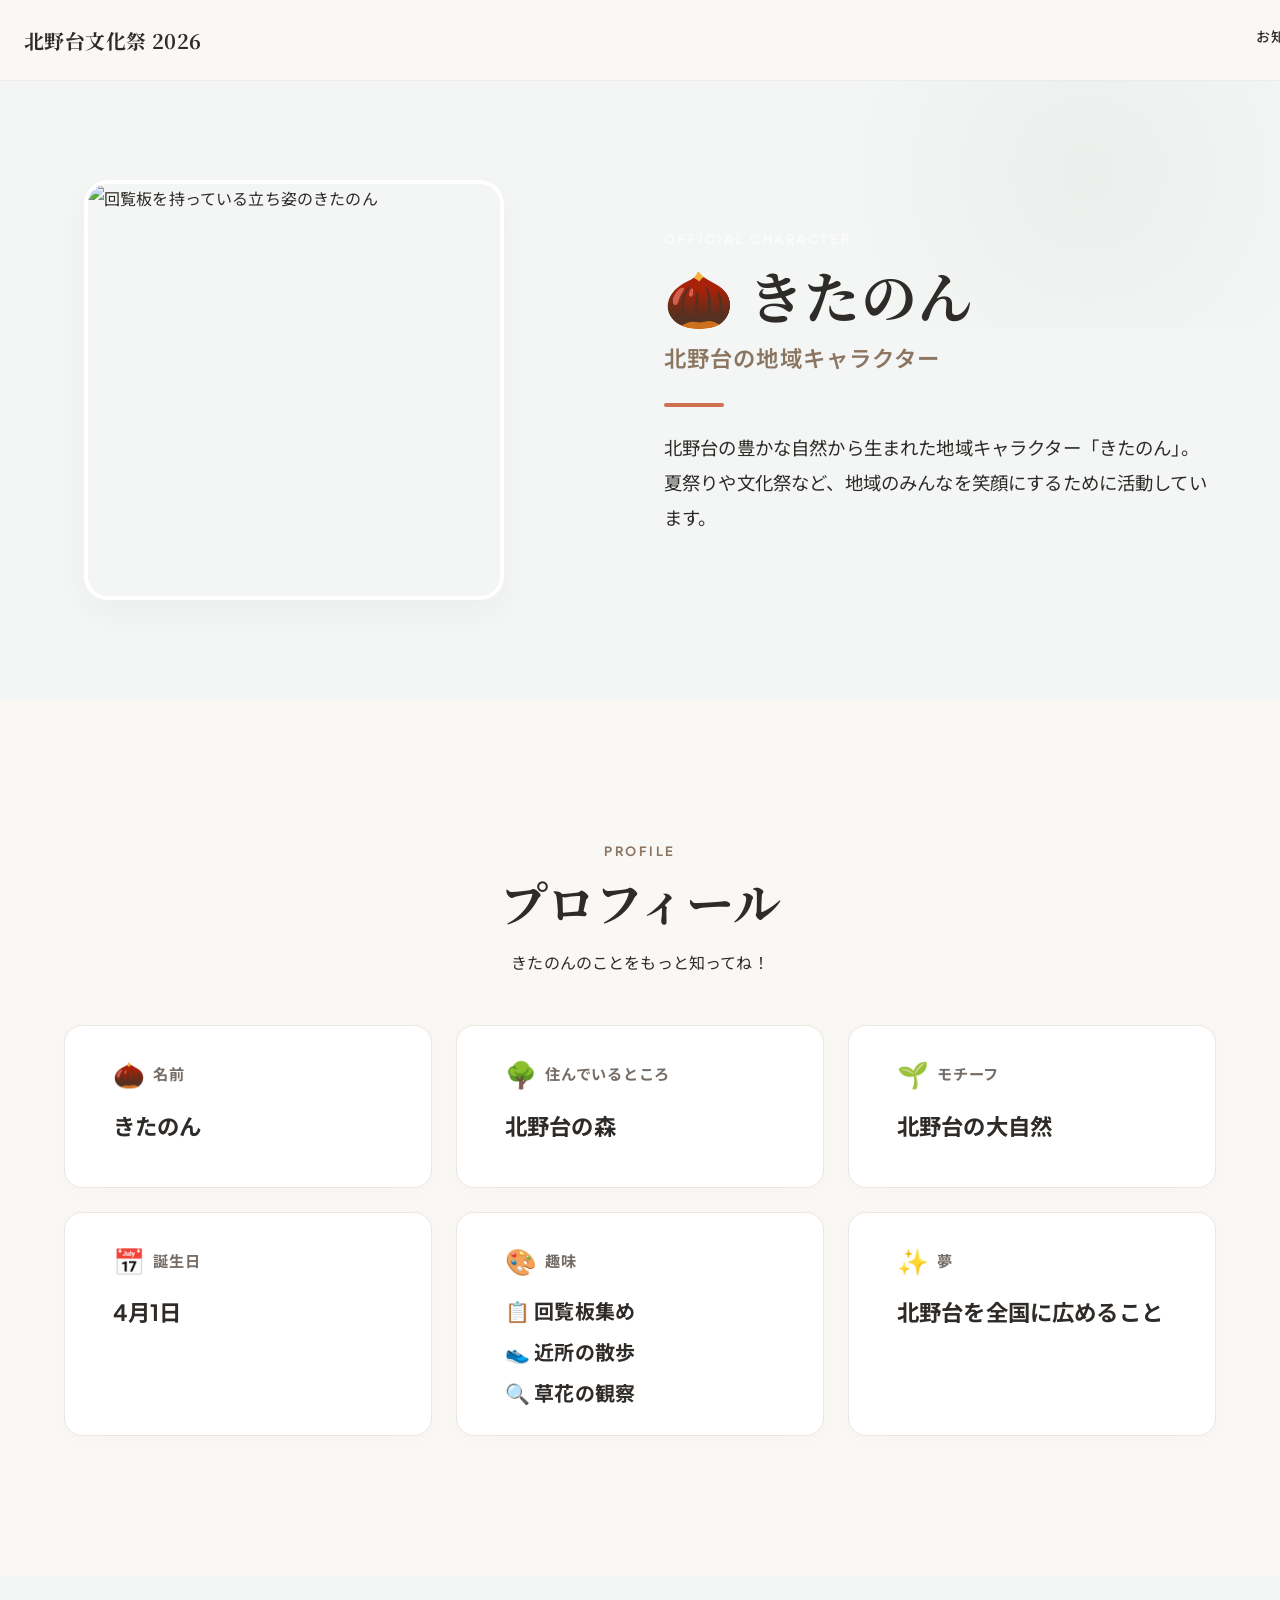
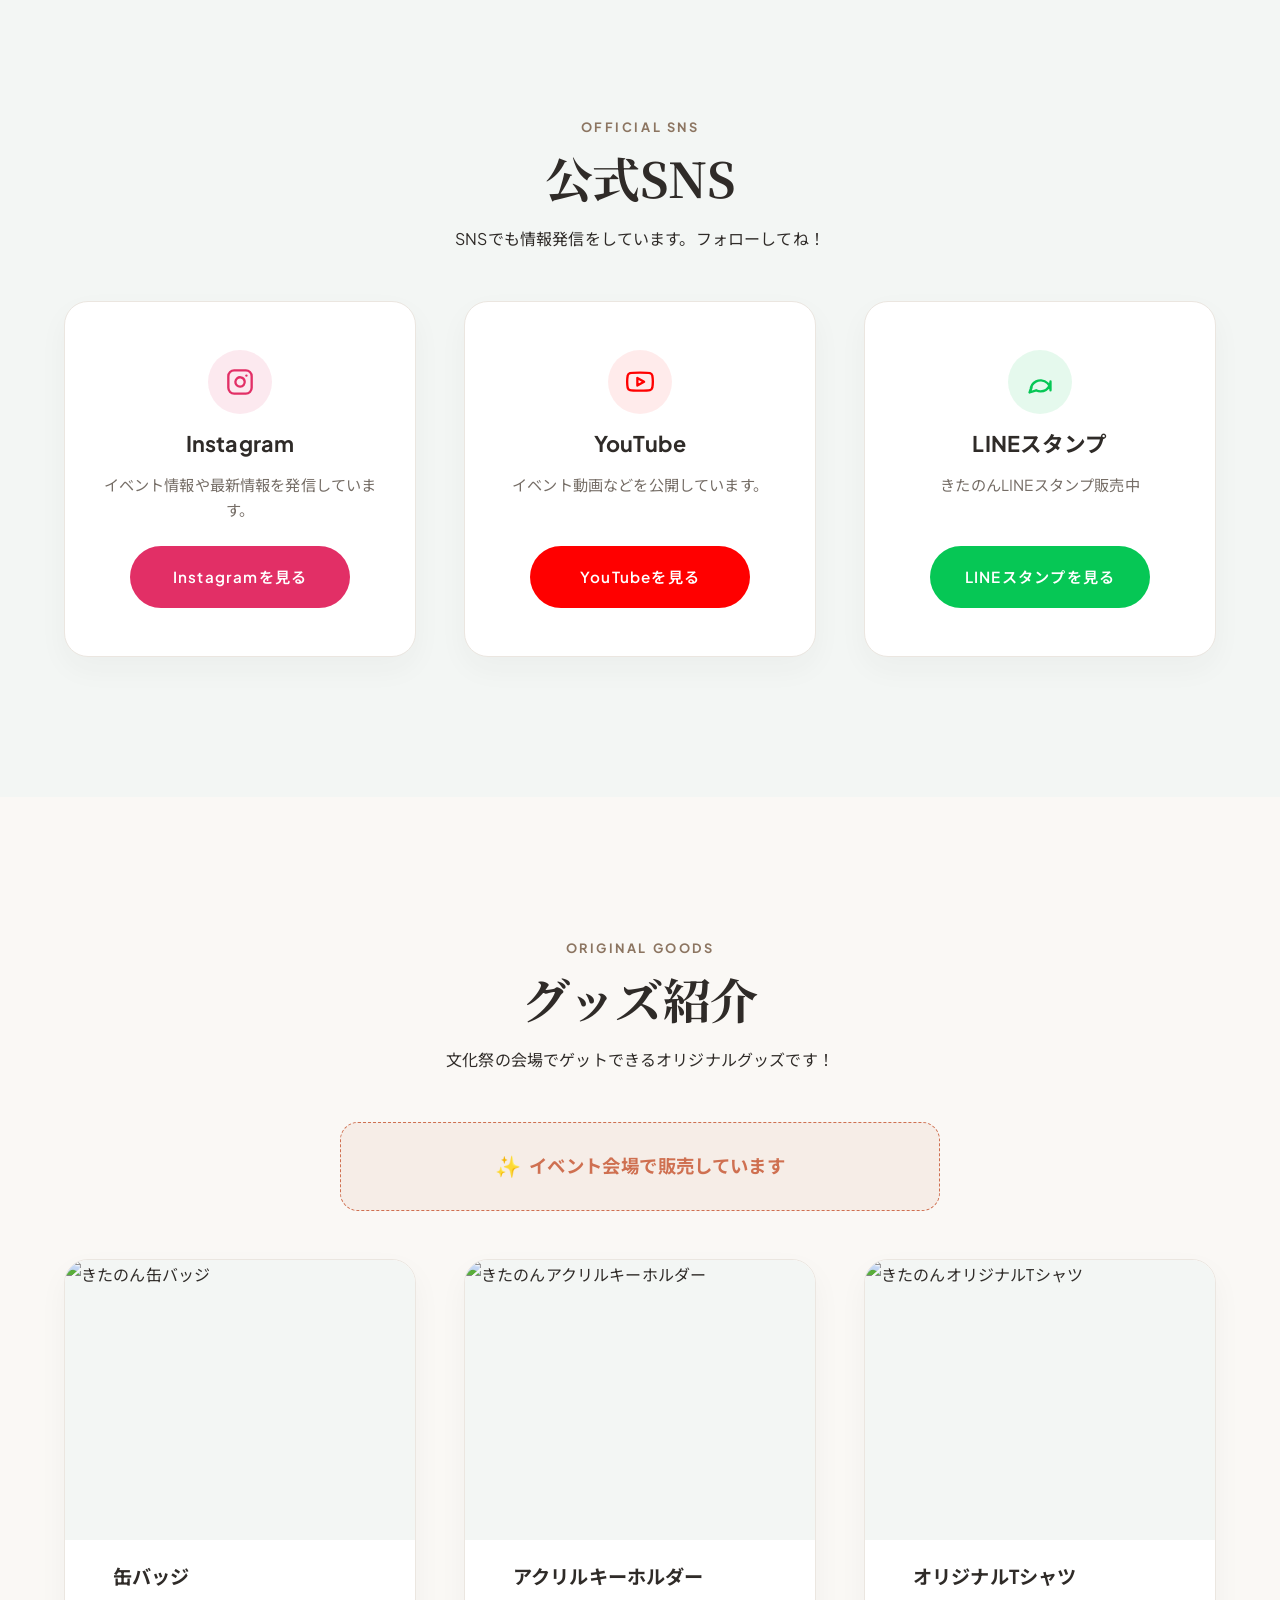
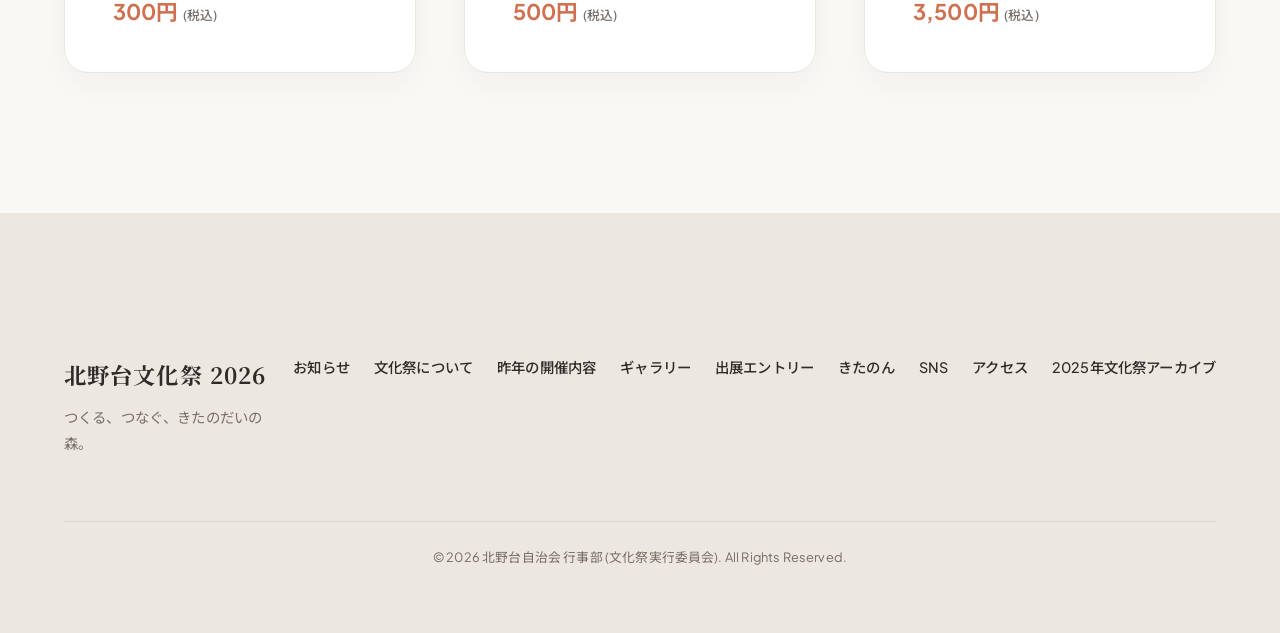
==== commit a900ed79: "Add files via upload" ====
--- a/index.html
+++ b/index.html
@@ -13,77 +13,46 @@
 
   <meta charset="UTF-8">
   <meta name="viewport" content="width=device-width, initial-scale=1.0">
-  <meta name="description" content="東京都八王子市北野台で開催される「北野台文化祭2026」のオフィシャルサイトです。地域の作品展示、きたのん塗り絵チャレンジ、音楽、交流を通じて、世代をつなぐ文化祭を目指します。2026年10月31日・11月1日、北野台自治会館にて開催予定です。">
-  <meta name="keywords" content="北野台文化祭,北野台自治会,きたのん,八王子イベント,地域文化祭">
-  <title>北野台文化祭2026｜オフィシャルサイト</title>
-  <link rel="canonical" href="https://frxd89x89g-dot.github.io/kitanodai-bunkasai-2026/">
+  <meta name="description" content="東京都八王子市北野台で開催される「北野台文化祭2026」の公式キャラクター「きたのん」の公式紹介ページです。プロフィール、公式SNS情報（Instagram, YouTube, LINEスタンプ）、オリジナルグッズ情報をご紹介します。">
+  <meta name="keywords" content="きたのん,北野台文化祭,北野台自治会,地域キャラクター,八王子イベント">
+  <title>案内役きたのん公式ページ｜北野台文化祭2026</title>
+  <link rel="canonical" href="https://frxd89x89g-dot.github.io/kitanodai-bunkasai-2026/kitanon/">
 
   <!-- OGP / Facebook -->
   <meta property="og:type" content="website">
-  <meta property="og:url" content="https://frxd89x89g-dot.github.io/kitanodai-bunkasai-2026/">
-  <meta property="og:title" content="北野台文化祭2026｜オフィシャルサイト">
-  <meta property="og:description" content="世代をつなぐ アートで地域に彩りを">
-  <meta property="og:image" content="https://frxd89x89g-dot.github.io/kitanodai-bunkasai-2026/assets/images/ogp.jpg">
+  <meta property="og:url" content="https://frxd89x89g-dot.github.io/kitanodai-bunkasai-2026/kitanon/">
+  <meta property="og:title" content="案内役きたのん公式ページ｜北野台文化祭2026">
+  <meta property="og:description" content="北野台の豊かな自然から生まれた地域キャラクター「きたのん」のご紹介。プロフィールやSNS、グッズ情報を掲載しています。">
+  <meta property="og:image" content="https://frxd89x89g-dot.github.io/kitanodai-bunkasai-2026/assets/images/kitanon/kitanon_thumbsup.jpg">
 
   <!-- Twitter -->
   <meta property="twitter:card" content="summary_large_image">
-  <meta property="twitter:url" content="https://frxd89x89g-dot.github.io/kitanodai-bunkasai-2026/">
-  <meta property="twitter:title" content="北野台文化祭2026｜オフィシャルサイト">
-  <meta property="twitter:description" content="世代をつなぐ アートで地域に彩りを">
-  <meta property="twitter:image" content="https://frxd89x89g-dot.github.io/kitanodai-bunkasai-2026/assets/images/ogp.jpg">
+  <meta property="twitter:url" content="https://frxd89x89g-dot.github.io/kitanodai-bunkasai-2026/kitanon/">
+  <meta property="twitter:title" content="案内役きたのん公式ページ｜北野台文化祭2026">
+  <meta property="twitter:description" content="北野台の豊かな自然から生まれた地域キャラクター「きたのん」のご紹介。">
+  <meta property="twitter:image" content="https://frxd89x89g-dot.github.io/kitanodai-bunkasai-2026/assets/images/kitanon/kitanon_thumbsup.jpg">
 
   <!-- Preconnect to external assets -->
   <link rel="preconnect" href="https://fonts.googleapis.com">
   <link rel="preconnect" href="https://fonts.gstatic.com" crossorigin>
 
-  <!-- Preload critical Hero resources (LCP improvement) -->
-  <link rel="preload" href="assets/images/hero/hero_collage_1.jpeg" as="image">
-  <link rel="preload" href="assets/images/hero/hero_collage_2.jpeg" as="image">
-  <link rel="preload" href="assets/images/kitanon/kitanon.png" as="image">
-
-  <link rel="icon" type="image/png" href="assets/images/favicon.png">
-  <link rel="apple-touch-icon" href="assets/images/favicon.png">
-
-  <link rel="stylesheet" href="index.css?v=8">
-
-  <!-- JSON-LD Structured Data (Event, Organization, WebSite) -->
+  <!-- Preload critical Hero resources -->
+  <link rel="preload" href="../assets/images/kitanon/kitanon_kairan.jpg" as="image">
+
+  <link rel="icon" type="image/png" href="../assets/images/favicon.png">
+  <link rel="apple-touch-icon" href="../assets/images/favicon.png">
+
+  <link rel="stylesheet" href="../index.css?v=9">
+
+  <!-- JSON-LD Structured Data (WebPage, Organization) -->
   <script type="application/ld+json">
   [
     {
       "@context": "https://schema.org",
-      "@type": "Event",
-      "name": "北野台文化祭 2026",
-      "description": "東京都八王子市の北野台自治会館で開催される2日間の地域文化祭です。絵画、写真、書道、手芸、工芸、子どもたちの『きたのんぬりえ』など、多様なアート表現が会場を彩ります。開催日は2026年10月31日（土）・11月1日（日）、開催時間は両日10:00〜15:00の予定です。",
-      "startDate": "2026-10-31T10:00:00+09:00",
-      "endDate": "2026-11-01T15:00:00+09:00",
-      "eventAttendanceMode": "https://schema.org/OfflineEventAttendanceMode",
-      "eventStatus": "https://schema.org/EventScheduled",
-      "location": {
-        "@type": "Place",
-        "name": "北野台自治会館",
-        "address": {
-          "@type": "PostalAddress",
-          "streetAddress": "北野台4-25-1",
-          "addressLocality": "八王子市",
-          "addressRegion": "東京都",
-          "postalCode": "192-0913",
-          "addressCountry": "JP"
-        }
-      },
-      "image": [
-        "https://frxd89x89g-dot.github.io/kitanodai-bunkasai-2026/assets/images/hero/hero_collage_1.jpeg"
-      ],
-      "organizer": {
-        "@type": "Organization",
-        "name": "北野台自治会 行事部 (文化祭実行委員会)",
-        "url": "https://frxd89x89g-dot.github.io/kitanodai-bunkasai-2026/"
-      }
-    },
-    {
-      "@context": "https://schema.org",
-      "@type": "WebSite",
-      "name": "北野台文化祭2026｜オフィシャルサイト",
-      "url": "https://frxd89x89g-dot.github.io/kitanodai-bunkasai-2026/"
+      "@type": "WebPage",
+      "name": "案内役きたのん公式ページ｜北野台文化祭2026",
+      "description": "北野台の豊かな自然から生まれた地域キャラクター「きたのん」のご紹介。プロフィールやSNS、グッズ情報を掲載しています。",
+      "url": "https://frxd89x89g-dot.github.io/kitanodai-bunkasai-2026/kitanon/"
     }
   ]
   </script>
@@ -95,7 +64,7 @@
        ========================================== -->
   <header class="header" id="header">
     <div class="header-container">
-      <a href="#" class="logo">
+      <a href="../" class="logo">
         <span class="logo-text">北野台文化祭 2026</span>
       </a>
       <button class="nav-toggle" id="navToggle" aria-label="メニューを開閉する" aria-expanded="false">
@@ -103,362 +72,215 @@
       </button>
       <nav class="nav-menu" id="navMenu">
         <ul class="nav-list">
-          <li><a href="#news" class="nav-link">お知らせ</a></li>
-          <li><a href="#about" class="nav-link">文化祭について</a></li>
-          <li><a href="#highlights" class="nav-link">昨年の開催内容</a></li>
-          <li><a href="#gallery" class="nav-link">ギャラリー</a></li>
-          <li><a href="#entry" class="nav-link nav-cta">出展エントリー</a></li>
-          <li><a href="#kitanon" class="nav-link">きたのん</a></li>
-          <li><a href="#instagram" class="nav-link">SNS</a></li>
-          <li><a href="#access" class="nav-link">アクセス</a></li>
+          <li><a href="../#news" class="nav-link">お知らせ</a></li>
+          <li><a href="../#about" class="nav-link">文化祭について</a></li>
+          <li><a href="../#highlights" class="nav-link">昨年の開催内容</a></li>
+          <li><a href="../#gallery" class="nav-link">ギャラリー</a></li>
+          <li><a href="../#entry" class="nav-link nav-cta">出展エントリー</a></li>
+          <li><a href="#" class="nav-link active">きたのん</a></li>
+          <li><a href="../#instagram" class="nav-link">SNS</a></li>
+          <li><a href="../#access" class="nav-link">アクセス</a></li>
         </ul>
       </nav>
     </div>
   </header>
 
-  <main>
-    <section class="hero-section" id="hero">
-      <div class="hero-bg">
-        <div class="hero-overlay"></div>
-        <!-- コラージュ用画像。CSSでスタイリング -->
-        <div class="hero-collage">
-          <div class="collage-img collage-img-1" style="background-image: url('assets/images/hero/hero_collage_1.jpeg');"></div>
-          <div class="collage-img collage-img-2" style="background-image: url('assets/images/hero/hero_collage_2.jpeg');"></div>
-        </div>
-      </div>
-      <div class="hero-container container">
-        <div class="hero-content">
-          <div class="hero-card">
-            <span class="hero-tagline">世代をつなぐ アートで地域に彩りを</span>
-            <h1 class="hero-title">北野台文化祭 2026</h1>
-            <div class="hero-meta-divider"></div>
-            <p class="hero-schedule">2026.10.31 [Sat] - 11.01 [Sun]</p>
-            <p class="hero-venue">会場：北野台自治会館</p>
-            <div class="hero-actions">
-              <a href="https://forms.gle/fkSQjngs3iKXx2Yv7" target="_blank" rel="noopener noreferrer" class="btn btn-primary" id="heroEntryCta" aria-label="Googleフォームで出展エントリーを開く（新しいタブで開きます）">出展エントリー受付中</a>
-              <a href="#access" class="btn btn-outline" id="heroCta">文化祭を体験する</a>
-            </div>
-            <p class="hero-deadline-sub">応募締切：2026年9月12日（土）</p>
-          </div>
-        </div>
-      </div>
-      <!-- ひょっこりきたのん -->
-      <div class="hero-kitanon-pop" id="heroKitanon">
-        <img src="assets/images/kitanon/kitanon.png" alt="手を振るきたのん" width="812" height="812" fetchpriority="high">
+  <main class="kitanon-page-main">
+    <!-- ==========================================
+         Hero Section
+         ========================================== -->
+    <section class="section kitanon-hero-section">
+      <div class="kitanon-hero-bg-decor"></div>
+      <div class="container kitanon-hero-container">
+        <div class="kitanon-hero-grid">
+          <div class="kitanon-hero-img-wrapper">
+            <img src="../assets/images/kitanon/kitanon_kairan.jpg" alt="回覧板を持っている立ち姿のきたのん" class="kitanon-hero-img" width="812" height="812" fetchpriority="high">
+          </div>
+          <div class="kitanon-hero-content">
+            <span class="section-tag-light">Official Character</span>
+            <h1 class="kitanon-hero-title">🌰 きたのん</h1>
+            <p class="kitanon-hero-subtitle">北野台の地域キャラクター</p>
+            <div class="kitanon-hero-divider"></div>
+            <p class="kitanon-hero-description">
+              北野台の豊かな自然から生まれた地域キャラクター「きたのん」。<br>
+              夏祭りや文化祭など、地域のみんなを笑顔にするために活動しています。
+            </p>
+          </div>
+        </div>
       </div>
     </section>
 
     <!-- ==========================================
-         1.5. News Section
+         Profile Section
          ========================================== -->
-    <section class="section news-section" id="news">
+    <section class="section kitanon-profile-section fade-in-section" id="profile">
       <div class="container">
         <div class="section-header">
-          <span class="section-tag">News</span>
-          <h2>お知らせ</h2>
-        </div>
-        <div class="news-list">
-          <!-- 出展エントリー案内 -->
-          <div class="news-item">
-            <span class="news-date">2026.07</span>
-            <div class="news-content">
-              <h3 class="news-item-title">出展エントリー受付開始</h3>
-              <p class="news-item-body">作品展示の出展エントリー受付を開始しました。応募締切は9月12日（土）です。Googleフォームよりお申し込みください。</p>
-              <a href="https://forms.gle/fkSQjngs3iKXx2Yv7" target="_blank" rel="noopener noreferrer" class="news-link-btn" aria-label="Googleフォームで出展エントリーを開く（新しいタブで開きます）">Googleフォームはこちら ➔</a>
-            </div>
-          </div>
-          <!-- 過去のお知らせ -->
-          <div class="news-item">
-            <span class="news-date">2026.06</span>
-            <div class="news-content">
-              <p class="news-text">北野台文化祭2026オフィシャルサイト公開</p>
-            </div>
+          <span class="section-tag">Profile</span>
+          <h2>プロフィール</h2>
+          <p>きたのんのことをもっと知ってね！</p>
+        </div>
+
+        <div class="profile-card-grid">
+          <!-- Name -->
+          <div class="profile-card">
+            <div class="profile-card-header">
+              <span class="profile-card-icon">🌰</span>
+              <h3>名前</h3>
+            </div>
+            <p class="profile-card-value font-serif">きたのん</p>
+          </div>
+
+          <!-- Lives in -->
+          <div class="profile-card">
+            <div class="profile-card-header">
+              <span class="profile-card-icon">🌳</span>
+              <h3>住んでいるところ</h3>
+            </div>
+            <p class="profile-card-value">北野台の森</p>
+          </div>
+
+          <!-- Motive -->
+          <div class="profile-card">
+            <div class="profile-card-header">
+              <span class="profile-card-icon">🌱</span>
+              <h3>モチーフ</h3>
+            </div>
+            <p class="profile-card-value">北野台の大自然</p>
+          </div>
+
+          <!-- Birthday -->
+          <div class="profile-card">
+            <div class="profile-card-header">
+              <span class="profile-card-icon">📅</span>
+              <h3>誕生日</h3>
+            </div>
+            <p class="profile-card-value">4月1日</p>
+          </div>
+
+          <!-- Hobbies -->
+          <div class="profile-card profile-card-wide">
+            <div class="profile-card-header">
+              <span class="profile-card-icon">🎨</span>
+              <h3>趣味</h3>
+            </div>
+            <ul class="profile-hobbies-list">
+              <li>📋 回覧板集め</li>
+              <li>👟 近所の散歩</li>
+              <li>🔍 草花の観察</li>
+            </ul>
+          </div>
+
+          <!-- Dream -->
+          <div class="profile-card profile-card-wide">
+            <div class="profile-card-header">
+              <span class="profile-card-icon">✨</span>
+              <h3>夢</h3>
+            </div>
+            <p class="profile-card-value">北野台を全国に広めること</p>
           </div>
         </div>
       </div>
     </section>
 
     <!-- ==========================================
-         2. About Section
+         Official SNS Section
          ========================================== -->
-    <section class="section about-section fade-in-section" id="about">
-      <div class="about-container container">
-        <div class="about-grid">
-          <div class="about-content">
-            <span class="section-tag">About Kitanodai Art Festival</span>
-            <h2>アートが暮らしに溶け込む、<br>2日間だけの特別な文化祭。</h2>
-            <p>北野台文化祭は、地域住民一人ひとりがアーティストとなり、豊かな感性とあたたかい人々のつながりを育む場所です。絵画、写真、書道、手芸、工芸、子どもたちが心を込めて塗った「きたのんぬりえ」など、多様な表現が自治会館を彩ります。</p>
-            
-            <div class="theme-info-box">
-              <div class="theme-info-item">
-                <span class="theme-label">テーマ</span>
-                <span class="theme-value">
-                  <span class="theme-text-block">「世代をつなぐアートで</span>
-                  <span class="theme-text-block">地域に彩りを」</span>
-                </span>
-              </div>
-            </div>
-            
-            <a href="#highlights" class="btn btn-link" id="aboutCta">昨年の開催内容をみる ➔</a>
-          </div>
-          <div class="about-image-wrapper">
-            <div class="organic-frame">
-              <img src="assets/images/gallery/gallery_1.jpeg" alt="来場者で賑わう展示会" class="about-img" width="4032" height="3024" loading="lazy">
-            </div>
-          </div>
-        </div>
-      </div>
-    </section>
-
-    <!-- ==========================================
-         3. Highlights Section
-         ========================================== -->
-    <section class="section highlights-section fade-in-section" id="highlights">
+    <section class="section kitanon-sns-section fade-in-section" id="sns">
       <div class="container">
         <div class="section-header">
-          <span class="section-tag">Past Activities</span>
-          <h2>昨年の開催内容</h2>
-        </div>
-
-        <div class="highlights-carousel-wrapper">
-          <div class="highlights-carousel" id="carousel">
-            <!-- Card 1 -->
-            <div class="highlight-card">
-              <div class="card-image">
-                <img src="assets/images/gallery/gallery_2.jpeg" alt="地域の方の作品展示" width="4032" height="3024" loading="lazy">
+          <span class="section-tag">Official SNS</span>
+          <h2>公式SNS</h2>
+          <p>SNSでも情報発信をしています。フォローしてね！</p>
+        </div>
+
+        <div class="sns-card-grid">
+          <!-- Instagram -->
+          <div class="sns-card instagram-card">
+            <div class="sns-card-top">
+              <div class="sns-brand-icon-wrapper">
+                <svg width="24" height="24" viewBox="0 0 24 24" fill="none" stroke="currentColor" stroke-width="2" stroke-linecap="round" stroke-linejoin="round" class="sns-brand-svg"><rect x="2" y="2" width="20" height="20" rx="5" ry="5"></rect><path d="M16 11.37A4 4 0 1 1 12.63 8 4 4 0 0 1 16 11.37z"></path><line x1="17.5" y1="6.5" x2="17.51" y2="6.5"></line></svg>
               </div>
-              <div class="card-content">
-                <h3>地域の方の作品展示</h3>
-                <p>絵画、写真、書道、手芸、工芸など、地域の皆さんの力作を展示しました。近隣小中学校の児童・生徒による作品も会場を彩りました。</p>
+              <h3>Instagram</h3>
+            </div>
+            <p class="sns-card-text">イベント情報や最新情報を発信しています。</p>
+            <a href="https://www.instagram.com/kitanon_official?igsh=emJiM3R0M3NsOXU2&utm_source=qr" target="_blank" rel="noopener noreferrer" class="btn btn-primary sns-card-btn">Instagramを見る</a>
+          </div>
+
+          <!-- YouTube -->
+          <div class="sns-card youtube-card">
+            <div class="sns-card-top">
+              <div class="sns-brand-icon-wrapper">
+                <svg width="24" height="24" viewBox="0 0 24 24" fill="none" stroke="currentColor" stroke-width="2" stroke-linecap="round" stroke-linejoin="round" class="sns-brand-svg"><path d="M22.54 6.42a2.78 2.78 0 0 0-1.94-2C18.88 4 12 4 12 4s-6.88 0-8.6.46a2.78 2.78 0 0 0-1.94 2A29 29 0 0 0 1 11.75a29 29 0 0 0 .46 5.33A2.78 2.78 0 0 0 3.4 19c1.72.46 8.6.46 8.6.46s6.88 0 8.6-.46a2.78 2.78 0 0 0 1.94-2 29 29 0 0 0 .46-5.25 29 29 0 0 0-.46-5.33z"></path><polygon points="9.75 15.02 15.5 11.75 9.75 8.48 9.75 15.02"></polygon></svg>
               </div>
-            </div>
-            <!-- Card 2 -->
-            <div class="highlight-card">
-              <div class="card-image">
-                <img src="assets/images/gallery/gallery_5.jpeg" alt="きたのん塗り絵チャレンジ" width="4032" height="3024" loading="lazy">
+              <h3>YouTube</h3>
+            </div>
+            <p class="sns-card-text">イベント動画などを公開しています。</p>
+            <a href="https://youtube.com/@kitanon_channel?si=VOa-i3s51Gn154EG" target="_blank" rel="noopener noreferrer" class="btn btn-primary sns-card-btn">YouTubeを見る</a>
+          </div>
+
+          <!-- LINE Sticker -->
+          <div class="sns-card line-card">
+            <div class="sns-card-top">
+              <div class="sns-brand-icon-wrapper">
+                <svg width="24" height="24" viewBox="0 0 24 24" fill="none" stroke="currentColor" stroke-width="2" stroke-linecap="round" stroke-linejoin="round" class="sns-brand-svg"><path d="M21 11.5a8.38 8.38 0 0 1-.9 3.8 8.5 8.5 0 0 1-7.6 4.7 8.38 8.38 0 0 1-3.8-.9L3 21l1.9-5.7a8.38 8.38 0 0 1-.9 3.8 8.5 8.5 0 0 1 4.7-7.6 8.38 8.38 0 0 1 3.8-.9h.5a8.48 8.48 0 0 1 8 8v.5z"></path></svg>
               </div>
-              <div class="card-content">
-                <h3>きたのん塗り絵チャレンジ</h3>
-                <p>子どもたちが自由に色を塗った「きたのん」のぬりえを展示しました。会場を明るく彩る、にぎやかなフォトスポットになりました。</p>
-              </div>
-            </div>
-            <!-- Card 3 -->
-            <div class="highlight-card">
-              <div class="card-image">
-                <img src="assets/images/gallery/gallery_4.jpeg" alt="ワークショップ" width="3024" height="4032" loading="lazy" class="workshop-img-crop">
-              </div>
-              <div class="card-content">
-                <h3>ワークショップ</h3>
-                <p>子どもから大人まで参加できるワークショップを開催しました。作品づくりを通じて、ものづくりの楽しさを体験しました。</p>
-              </div>
-            </div>
-            <!-- Card 4 -->
-            <div class="highlight-card">
-              <div class="card-image">
-                <img src="assets/images/gallery/gallery_6.jpeg" alt="地域の方のミニコンサート" width="4032" height="3024" loading="lazy">
-              </div>
-              <div class="card-content">
-                <h3>地域の方のミニコンサート</h3>
-                <p>地域の方によるミニコンサートを開催しました。あたたかな音楽が会場に響き、来場者の皆さんと交流する時間になりました。</p>
-              </div>
-            </div>
-            <!-- Card 5 -->
-            <div class="highlight-card">
-              <div class="card-image">
-                <img src="assets/images/gallery/gallery_3.jpeg" alt="ゲストアーティスト作品展示" width="4032" height="3024" loading="lazy">
-              </div>
-              <div class="card-content">
-                <h3>ゲストアーティスト作品展示</h3>
-                <p>ゲストアーティストSaoriさんによる作品展示を行いました。個性豊かな作品が、文化祭に新しい刺激と彩りを添えました。</p>
-              </div>
-            </div>
-          </div>
-          <!-- カルーセルのインジケーター（スマホ用） -->
-          <div class="carousel-dots" id="carouselDots"></div>
-        </div>
-
-        <div class="highlights-footer">
-          <a href="#gallery" class="btn btn-outline" id="highlightsCta">昨年の様子を写真でみる</a>
+              <h3>LINEスタンプ</h3>
+            </div>
+            <p class="sns-card-text">きたのんLINEスタンプ販売中</p>
+            <a href="https://store.line.me/stickershop/product/32856111/ja" target="_blank" rel="noopener noreferrer" class="btn btn-primary sns-card-btn">LINEスタンプを見る</a>
+          </div>
         </div>
       </div>
     </section>
 
     <!-- ==========================================
-         4. Gallery Section
+         Goods Section
          ========================================== -->
-    <section class="section gallery-section fade-in-section" id="gallery">
+    <section class="section kitanon-goods-section fade-in-section" id="goods">
       <div class="container">
         <div class="section-header">
-          <span class="section-tag">Gallery</span>
-          <h2>昨年の様子</h2>
-          <p>たくさんの笑顔と素晴らしい芸術に囲まれた、昨年の文化祭のワンシーンです。画像をタップすると拡大表示できます。</p>
-        </div>
-
-        <!-- ギャラリーはJSから動的に生成されます -->
-        <div class="gallery-masonry" id="galleryGrid"></div>
-
-        <div class="gallery-footer">
-          <a href="https://sites.google.com/view/kitanodai-fes2025" target="_blank" rel="noopener noreferrer" class="btn btn-outline" id="galleryCta">2025年文化祭アーカイブ ➔</a>
-        </div>
-      </div>
-    </section>
-
-    <!-- ==========================================
-         4.5. Entry Section (出展エントリー受付中)
-         ========================================== -->
-    <section class="section entry-section fade-in-section" id="entry">
-      <div class="container">
-        <div class="section-header">
-          <span class="entry-badge">受付中</span>
-          <h2>出展エントリー<br class="mobile-only">受付中</h2>
-          <p class="entry-subtitle">あなたの作品を、北野台文化祭で展示しませんか？</p>
-        </div>
-        
-        <div class="entry-highlight-box">
-          <div class="entry-deadline-banner">
-            <span class="deadline-label">応募締切</span>
-            <span class="deadline-date">2026年9月12日（土）</span>
-          </div>
-          <p class="entry-highlight-text">※作品が完成していなくてもお申し込みいただけます。作品タイトルやコメントは後日変更可能です。</p>
-        </div>
-
-        <div class="entry-grid">
-          <div class="entry-card">
-            <div class="entry-card-icon">
-              <svg width="24" height="24" viewBox="0 0 24 24" fill="none" stroke="currentColor" stroke-width="2" stroke-linecap="round" stroke-linejoin="round" aria-hidden="true"><path d="M12 20h9"></path><path d="M16.5 3.5a2.121 2.121 0 0 1 3 3L7 19l-4 1 1-4L16.5 3.5z"></path></svg>
-            </div>
-            <p class="entry-card-text">作品が完成していなくても申し込みできます。</p>
-          </div>
-          <div class="entry-card">
-            <div class="entry-card-icon">
-              <svg width="24" height="24" viewBox="0 0 24 24" fill="none" stroke="currentColor" stroke-width="2" stroke-linecap="round" stroke-linejoin="round" aria-hidden="true"><path d="M11 4H4a2 2 0 0 0-2 2v14a2 2 0 0 0 2 2h14a2 2 0 0 0 2-2v-7"></path><path d="M18.5 2.5a2.121 2.121 0 0 1 3 3L12 15l-4 1 1-4 9.5-9.5z"></path></svg>
-            </div>
-            <p class="entry-card-text">作品タイトルやコメントは後日変更できます。</p>
-          </div>
-          <div class="entry-card">
-            <div class="entry-card-icon">
-              <svg width="24" height="24" viewBox="0 0 24 24" fill="none" stroke="currentColor" stroke-width="2" stroke-linecap="round" stroke-linejoin="round" aria-hidden="true"><path d="M17 21v-2a4 4 0 0 0-4-4H5a4 4 0 0 0-4 4v2"></path><circle cx="9" cy="7" r="4"></circle><path d="M23 21v-2a4 4 0 0 0-3-3.87"></path><path d="M16 3.13a4 4 0 0 1 0 7.75"></path></svg>
-            </div>
-            <p class="entry-card-text">地域の皆さんの作品を募集しています。</p>
-          </div>
-          <div class="entry-card">
-            <div class="entry-card-icon">
-              <svg width="24" height="24" viewBox="0 0 24 24" fill="none" stroke="currentColor" stroke-width="2" stroke-linecap="round" stroke-linejoin="round" aria-hidden="true"><rect x="3" y="4" width="18" height="18" rx="2" ry="2"></rect><line x1="16" y1="2" x2="16" y2="6"></line><line x1="8" y1="2" x2="8" y2="6"></line><line x1="3" y1="10" x2="21" y2="10"></line></svg>
-            </div>
-            <p class="entry-card-text">応募締切は <strong>2026年9月12日（土）</strong> です。</p>
-          </div>
-        </div>
-        
-        <div class="entry-action-wrapper">
-          <a href="https://forms.gle/fkSQjngs3iKXx2Yv7" target="_blank" rel="noopener noreferrer" class="btn btn-primary btn-large btn-pulse" aria-label="Googleフォームで出展エントリーを開く（新しいタブで開きます）">
-            Googleフォームから申し込む
-          </a>
-        </div>
-      </div>
-    </section>
-
-    <!-- ==========================================
-         5. Kitanon Corner
-         ========================================== -->
-    <section class="section kitanon-section fade-in-section" id="kitanon">
-      <div class="kitanon-bg-decor"></div>
-      <div class="container kitanon-container">
-        <div class="kitanon-grid">
-          <div class="kitanon-img-wrapper">
-            <img src="assets/images/kitanon/kitanon.png" alt="きたのんのイラスト" class="kitanon-main-img" width="812" height="812" loading="lazy">
-          </div>
-          <div class="kitanon-content">
-            <span class="section-tag-light">Kitanon Corner</span>
-            <h2>案内役 きたのん</h2>
-            <p>北野台のどんぐりの森からやってきた、あたたかい地域を見守るマスコットキャラクター「きたのん」です。</p>
-            <p>文化祭の会場では、子どもたちから大人の方まで自由に塗って楽しめる「きたのん塗り絵チャレンジ」を予定しています。ぬりえ台紙のダウンロード開始や、当日の展示詳細については現在準備中（詳細は後日公開）です。</p>
-            <div class="kitanon-action">
-              <a href="#" class="btn btn-white disabled-btn" id="downloadCta" style="opacity: 0.65; cursor: not-allowed; pointer-events: none;">
-                <svg width="20" height="20" viewBox="0 0 24 24" fill="none" stroke="currentColor" stroke-width="2" stroke-linecap="round" stroke-linejoin="round" class="btn-icon"><path d="M21 15v4a2 2 0 0 1-2 2H5a2 2 0 0 1-2-2v-4"></path><polyline points="7 10 12 15 17 10"></polyline><line x1="12" y1="15" x2="12" y2="3"></line></svg>
-                ぬりえ台紙ダウンロード (詳細は後日公開)
-              </a>
-            </div>
-          </div>
-        </div>
-      </div>
-    </section>
-
-    <!-- ==========================================
-         6. Instagram Integration Section
-         ========================================== -->
-    <section class="section instagram-section fade-in-section" id="instagram">
-      <div class="container">
-        <div class="section-header">
-          <span class="section-tag">Social Media</span>
-          <h2>公式SNS</h2>
-          <p>Instagram・Facebookで最新情報を発信しています。</p>
-        </div>
-
-        <div class="sns-buttons">
-          <a href="https://www.instagram.com/kitanodai_bunkasai/" target="_blank" rel="noopener noreferrer" class="btn btn-primary" id="instaCta">
-            <svg width="20" height="20" viewBox="0 0 24 24" fill="none" stroke="currentColor" stroke-width="2" stroke-linecap="round" stroke-linejoin="round" class="btn-icon"><rect x="2" y="2" width="20" height="20" rx="5" ry="5"></rect><path d="M16 11.37A4 4 0 1 1 12.63 8 4 4 0 0 1 16 11.37z"></path><line x1="17.5" y1="6.5" x2="17.51" y2="6.5"></line></svg>
-            Instagram ➔
-          </a>
-          <a href="https://www.facebook.com/people/%E5%8C%97%E9%87%8E%E5%8F%B0%E6%96%87%E5%8C%96%E7%A5%AD%E5%85%AC%E5%BC%8F/61578342636274/" target="_blank" rel="noopener noreferrer" class="btn btn-outline" id="fbCta">
-            <svg width="20" height="20" viewBox="0 0 24 24" fill="none" stroke="currentColor" stroke-width="2" stroke-linecap="round" stroke-linejoin="round" class="btn-icon"><path d="M18 2h-3a5 5 0 0 0-5 5v3H7v4h3v8h4v-8h3l1-4h-4V7a1 1 0 0 1 1-1h3z"></path></svg>
-            Facebookページはこちら
-          </a>
-        </div>
-      </div>
-    </section>
-
-    <!-- ==========================================
-         7. Access & Info Section
-         ========================================== -->
-    <section class="section access-section fade-in-section" id="access">
-      <div class="container">
-        <div class="access-grid">
-          <div class="access-info">
-            <span class="section-tag">Access</span>
-            <h2>アクセス・開催概要</h2>
-            
-            <div class="info-list">
-              <div class="info-item">
-                <span class="info-label">日時</span>
-                <span class="info-value">
-                  2026年10月31日（土）・11月1日（日）<br>
-                  10:00〜15:00（予定）<br>
-                  <span style="color: var(--accent-color); font-size: 0.95rem; font-weight: 500;">※開催時間は変更となる場合があります。</span>
-                </span>
-              </div>
-              <div class="info-item">
-                <span class="info-label">会場</span>
-                <span class="info-value">北野台自治会館</span>
-              </div>
-              <div class="info-item">
-                <span class="info-label">住所</span>
-                <span class="info-value">
-                  〒192-0913 東京都八王子市北野台4-25-1<br>
-                  <span style="color: var(--text-muted); font-size: 0.9rem; font-weight: 500;">※Googleマップでは「東京都八王子市北野台4-25-2」で表示されます。</span>
-                </span>
-              </div>
-              <div class="info-item">
-                <span class="info-label">交通</span>
-                <span class="info-value">北野駅、八王子みなみ野駅からバスに乗り、「坂上」バス停で下車し徒歩2分です。<br>※駐車場はありませんので、公共交通機関をご利用ください。</span>
-              </div>
-            </div>
-
-            <a href="https://maps.google.com/?q=東京都八王子市北野台4-25-2" target="_blank" rel="noopener noreferrer" class="btn btn-primary" id="accessCta">Google Mapでルートを調べる</a>
-          </div>
-
-          <div class="access-map">
-            <!-- Google Maps埋め込み -->
-            <div class="map-container">
-              <iframe 
-                src="https://maps.google.com/maps?q=東京都八王子市北野台4-25-2&t=&z=17&ie=UTF8&iwloc=&output=embed" 
-                width="100%" 
-                height="450" 
-                style="border:0;" 
-                allowfullscreen="" 
-                loading="lazy" 
-                referrerpolicy="no-referrer-when-downgrade"
-                title="北野台自治会館への地図">
-              </iframe>
+          <span class="section-tag">Original Goods</span>
+          <h2>グッズ紹介</h2>
+          <p>文化祭の会場でゲットできるオリジナルグッズです！</p>
+        </div>
+
+        <div class="goods-venue-alert">
+          <span class="alert-icon">✨</span>
+          <span class="alert-text">イベント会場で販売しています</span>
+        </div>
+
+        <div class="goods-card-grid">
+          <!-- Badge -->
+          <div class="goods-card">
+            <div class="goods-card-image-wrapper">
+              <img src="../assets/images/kitanon/goods_badge.jpg" alt="きたのん缶バッジ" class="goods-card-img" width="1024" height="768" loading="lazy">
+            </div>
+            <div class="goods-card-body">
+              <h3>缶バッジ</h3>
+              <p class="goods-price">300円 <span class="tax-include">(税込)</span></p>
+            </div>
+          </div>
+
+          <!-- Keyholder -->
+          <div class="goods-card">
+            <div class="goods-card-image-wrapper">
+              <img src="../assets/images/kitanon/goods_keyholder.jpg" alt="きたのんアクリルキーホルダー" class="goods-card-img" width="768" height="1024" loading="lazy">
+            </div>
+            <div class="goods-card-body">
+              <h3>アクリルキーホルダー</h3>
+              <p class="goods-price">500円 <span class="tax-include">(税込)</span></p>
+            </div>
+          </div>
+
+          <!-- T-shirt -->
+          <div class="goods-card">
+            <div class="goods-card-image-wrapper">
+              <img src="../assets/images/kitanon/goods_tshirt.jpg" alt="きたのんオリジナルTシャツ" class="goods-card-img" width="1000" height="893" loading="lazy">
+            </div>
+            <div class="goods-card-body">
+              <h3>オリジナルTシャツ</h3>
+              <p class="goods-price">3,500円 <span class="tax-include">(税込)</span></p>
             </div>
           </div>
         </div>
@@ -476,14 +298,14 @@
         <p>つくる、つなぐ、きたのだいの森。</p>
       </div>
       <div class="footer-links">
-        <a href="#news">お知らせ</a>
-        <a href="#about">文化祭について</a>
-        <a href="#highlights">昨年の開催内容</a>
-        <a href="#gallery">ギャラリー</a>
-        <a href="#entry">出展エントリー</a>
-        <a href="#kitanon">きたのん</a>
-        <a href="#instagram">SNS</a>
-        <a href="#access">アクセス</a>
+        <a href="../#news">お知らせ</a>
+        <a href="../#about">文化祭について</a>
+        <a href="../#highlights">昨年の開催内容</a>
+        <a href="../#gallery">ギャラリー</a>
+        <a href="../#entry">出展エントリー</a>
+        <a href="#">きたのん</a>
+        <a href="../#instagram">SNS</a>
+        <a href="../#access">アクセス</a>
         <a href="https://sites.google.com/view/kitanodai-fes2025" target="_blank" rel="noopener noreferrer">2025年文化祭アーカイブ</a>
       </div>
       <div class="footer-copyright">
@@ -492,16 +314,6 @@
     </div>
   </footer>
 
-  <!-- ==========================================
-       Lightbox Modal (昨年の思い出拡大用)
-       ========================================== -->
-  <div class="lightbox" id="lightbox" aria-hidden="true" role="dialog">
-    <button class="lightbox-close" id="lightboxClose" aria-label="モーダルを閉じる">&times;</button>
-    <div class="lightbox-content">
-      <img src="" alt="" id="lightboxImg">
-      <p id="lightboxCaption"></p>
-    </div>
-  </div>
-  <script src="index.js"></script>
+  <script src="../index.js"></script>
 </body>
 </html>
--- a/index.css
+++ b/index.css
@@ -1864,3 +1864,428 @@
   }
 }
 
+/* ==========================================================================
+   10. Kitanon Official Page Styles
+   ========================================================================== */
+
+/* Active link style in header navigation */
+.nav-link.active {
+  color: var(--accent-color) !important;
+  font-weight: 700;
+  border-bottom: 2px solid var(--accent-color);
+}
+
+.kitanon-page-main {
+  padding-top: 80px; /* Offset for header navigation */
+}
+
+@media (max-width: 480px) {
+  .kitanon-page-main {
+    padding-top: 64px;
+  }
+}
+
+/* Hero Section */
+.kitanon-hero-section {
+  background-color: var(--main-color-light);
+  overflow: hidden;
+  position: relative;
+  padding-top: clamp(60px, 8vw, 100px);
+  padding-bottom: clamp(60px, 8vw, 100px);
+}
+
+.kitanon-hero-bg-decor {
+  position: absolute;
+  top: -10%;
+  right: -10%;
+  width: 50%;
+  height: 50%;
+  background: radial-gradient(circle, rgba(95, 115, 97, 0.05) 0%, transparent 70%);
+  z-index: 1;
+  pointer-events: none;
+}
+
+.kitanon-hero-container {
+  position: relative;
+  z-index: 2;
+}
+
+.kitanon-hero-grid {
+  display: grid;
+  grid-template-columns: 1fr;
+  gap: var(--spacing-lg);
+  align-items: center;
+}
+
+.kitanon-hero-img-wrapper {
+  display: flex;
+  justify-content: center;
+  align-items: center;
+}
+
+.kitanon-hero-img {
+  max-width: 320px;
+  width: 100%;
+  height: auto;
+  border-radius: var(--radius-lg);
+  box-shadow: var(--shadow-md);
+  border: 4px solid #FFFFFF;
+}
+
+.kitanon-hero-content {
+  text-align: center;
+}
+
+.kitanon-hero-title {
+  font-size: clamp(2.2rem, 6vw, 3.5rem);
+  margin-bottom: var(--spacing-xs);
+  color: var(--text-color);
+}
+
+.kitanon-hero-subtitle {
+  font-size: clamp(1.1rem, 2.5vw, 1.4rem);
+  color: var(--sub-color);
+  font-weight: 600;
+  letter-spacing: 0.05em;
+  margin-bottom: var(--spacing-md);
+}
+
+.kitanon-hero-divider {
+  width: 60px;
+  height: 4px;
+  background-color: var(--accent-color);
+  margin: 0 auto var(--spacing-md) auto;
+  border-radius: var(--radius-full);
+}
+
+.kitanon-hero-description {
+  font-size: clamp(1rem, 2vw, 1.15rem);
+  line-height: 1.9;
+  color: var(--text-color);
+  max-width: 680px;
+  margin-left: auto;
+  margin-right: auto;
+}
+
+@media (min-width: 768px) {
+  .kitanon-hero-grid {
+    grid-template-columns: 1fr 1.2fr;
+    gap: var(--spacing-xl);
+  }
+  .kitanon-hero-img {
+    max-width: 420px;
+  }
+  .kitanon-hero-content {
+    text-align: left;
+  }
+  .kitanon-hero-divider {
+    margin-left: 0;
+  }
+}
+
+/* Profile Section */
+.kitanon-profile-section {
+  background-color: var(--bg-color);
+}
+
+.profile-card-grid {
+  display: grid;
+  grid-template-columns: 1fr;
+  gap: var(--spacing-md);
+}
+
+.profile-card {
+  background-color: var(--card-bg);
+  border: 1.5px solid var(--border-color);
+  border-radius: var(--radius-md);
+  padding: var(--spacing-md) var(--spacing-lg);
+  box-shadow: var(--shadow-sm);
+  transition: var(--transition-base);
+}
+
+.profile-card-header {
+  display: flex;
+  align-items: center;
+  gap: var(--spacing-xs);
+  margin-bottom: var(--spacing-xs);
+}
+
+.profile-card-icon {
+  font-size: 1.6rem;
+}
+
+.profile-card-header h3 {
+  font-family: var(--font-sans);
+  font-size: 0.95rem;
+  color: var(--text-muted);
+  font-weight: 700;
+  letter-spacing: 0.05em;
+  text-transform: uppercase;
+}
+
+.profile-card-value {
+  font-size: clamp(1.15rem, 3.5vw, 1.4rem);
+  font-weight: 700;
+  color: var(--text-color);
+}
+
+.profile-hobbies-list {
+  list-style: none;
+  padding: 0;
+  margin: 0;
+}
+
+.profile-hobbies-list li {
+  font-size: clamp(1.05rem, 3vw, 1.25rem);
+  font-weight: 700;
+  color: var(--text-color);
+  margin-bottom: 4px;
+}
+
+.profile-hobbies-list li:last-child {
+  margin-bottom: 0;
+}
+
+@media (min-width: 576px) {
+  .profile-card-grid {
+    grid-template-columns: repeat(2, 1fr);
+  }
+  .profile-card-wide {
+    grid-column: span 2;
+  }
+}
+
+@media (min-width: 992px) {
+  .profile-card-grid {
+    grid-template-columns: repeat(3, 1fr);
+  }
+  .profile-card-wide {
+    grid-column: span 1;
+  }
+}
+
+/* SNS Section */
+.kitanon-sns-section {
+  background-color: var(--main-color-light);
+}
+
+.sns-card-grid {
+  display: grid;
+  grid-template-columns: 1fr;
+  gap: var(--spacing-md);
+}
+
+.sns-card {
+  background-color: var(--card-bg);
+  border: 1.5px solid var(--border-color);
+  border-radius: var(--radius-lg);
+  padding: var(--spacing-lg) var(--spacing-md);
+  text-align: center;
+  box-shadow: var(--shadow-md);
+  transition: var(--transition-bounce);
+  display: flex;
+  flex-direction: column;
+  align-items: center;
+}
+
+.sns-card-top {
+  display: flex;
+  flex-direction: column;
+  align-items: center;
+  margin-bottom: var(--spacing-sm);
+}
+
+.sns-brand-icon-wrapper {
+  width: 64px;
+  height: 64px;
+  border-radius: var(--radius-full);
+  display: flex;
+  justify-content: center;
+  align-items: center;
+  margin-bottom: var(--spacing-sm);
+}
+
+.sns-brand-svg {
+  width: 28px;
+  height: 28px;
+}
+
+/* Instagram specific colors */
+.instagram-card .sns-brand-icon-wrapper {
+  background-color: rgba(226, 47, 102, 0.1);
+  color: #E22F66;
+}
+.instagram-card .sns-card-btn {
+  background-color: #E22F66;
+}
+.instagram-card .sns-card-btn:hover {
+  background-color: #C12151;
+  box-shadow: 0 12px 28px rgba(226, 47, 102, 0.25);
+}
+
+/* YouTube specific colors */
+.youtube-card .sns-brand-icon-wrapper {
+  background-color: rgba(255, 0, 0, 0.08);
+  color: #FF0000;
+}
+.youtube-card .sns-card-btn {
+  background-color: #FF0000;
+}
+.youtube-card .sns-card-btn:hover {
+  background-color: #CC0000;
+  box-shadow: 0 12px 28px rgba(255, 0, 0, 0.25);
+}
+
+/* LINE specific colors */
+.line-card .sns-brand-icon-wrapper {
+  background-color: rgba(6, 199, 85, 0.1);
+  color: #06C755;
+}
+.line-card .sns-card-btn {
+  background-color: #06C755;
+}
+.line-card .sns-card-btn:hover {
+  background-color: #059E43;
+  box-shadow: 0 12px 28px rgba(6, 199, 85, 0.25);
+}
+
+.sns-card h3 {
+  font-family: var(--font-sans);
+  font-size: 1.35rem;
+  color: var(--text-color);
+  font-weight: 700;
+}
+
+.sns-card-text {
+  font-size: 0.95rem;
+  color: var(--text-muted);
+  line-height: 1.6;
+  margin-bottom: var(--spacing-md);
+  flex-grow: 1;
+  max-width: 280px;
+}
+
+.sns-card-btn {
+  width: 100%;
+  max-width: 220px;
+}
+
+@media (min-width: 768px) {
+  .sns-card-grid {
+    grid-template-columns: repeat(3, 1fr);
+    gap: var(--spacing-lg);
+  }
+  .sns-card:hover {
+    transform: translateY(-8px);
+    box-shadow: var(--shadow-lg);
+    border-color: rgba(95, 115, 97, 0.2);
+  }
+}
+
+/* Goods Section */
+.kitanon-goods-section {
+  background-color: var(--bg-color);
+}
+
+.goods-venue-alert {
+  background-color: rgba(207, 112, 81, 0.08);
+  border: 1.5px dashed var(--accent-color);
+  border-radius: var(--radius-md);
+  padding: var(--spacing-md);
+  margin-bottom: var(--spacing-lg);
+  display: flex;
+  justify-content: center;
+  align-items: center;
+  gap: var(--spacing-xs);
+  max-width: 600px;
+  margin-left: auto;
+  margin-right: auto;
+}
+
+.alert-icon {
+  font-size: 1.3rem;
+}
+
+.alert-text {
+  font-size: clamp(1rem, 3vw, 1.15rem);
+  font-weight: 700;
+  color: var(--accent-color);
+  letter-spacing: 0.02em;
+}
+
+.goods-card-grid {
+  display: grid;
+  grid-template-columns: 1fr;
+  gap: var(--spacing-lg);
+}
+
+.goods-card {
+  background-color: var(--card-bg);
+  border: 1.5px solid var(--border-color);
+  border-radius: var(--radius-lg);
+  overflow: hidden;
+  box-shadow: var(--shadow-md);
+  transition: var(--transition-bounce);
+  display: flex;
+  flex-direction: column;
+}
+
+.goods-card-image-wrapper {
+  width: 100%;
+  height: 240px;
+  overflow: hidden;
+  position: relative;
+  background-color: var(--main-color-light);
+}
+
+.goods-card-img {
+  width: 100%;
+  height: 100%;
+  object-fit: cover;
+  transition: var(--transition-base);
+  border-radius: 0;
+}
+
+.goods-card-body {
+  padding: var(--spacing-md) var(--spacing-lg);
+  flex-grow: 1;
+}
+
+.goods-card-body h3 {
+  font-family: var(--font-sans);
+  font-size: 1.2rem;
+  color: var(--text-color);
+  font-weight: 700;
+  margin-bottom: 4px;
+}
+
+.goods-price {
+  font-family: var(--font-sans);
+  font-size: 1.35rem;
+  color: var(--accent-color);
+  font-weight: 700;
+}
+
+.tax-include {
+  font-size: 0.8rem;
+  color: var(--text-muted);
+  font-weight: 500;
+}
+
+@media (min-width: 768px) {
+  .goods-card-grid {
+    grid-template-columns: repeat(3, 1fr);
+    gap: var(--spacing-lg);
+  }
+  .goods-card-image-wrapper {
+    height: 280px;
+  }
+  .goods-card:hover {
+    transform: translateY(-8px);
+    box-shadow: var(--shadow-lg);
+  }
+  .goods-card:hover .goods-card-img {
+    transform: scale(1.05);
+  }
+}
+
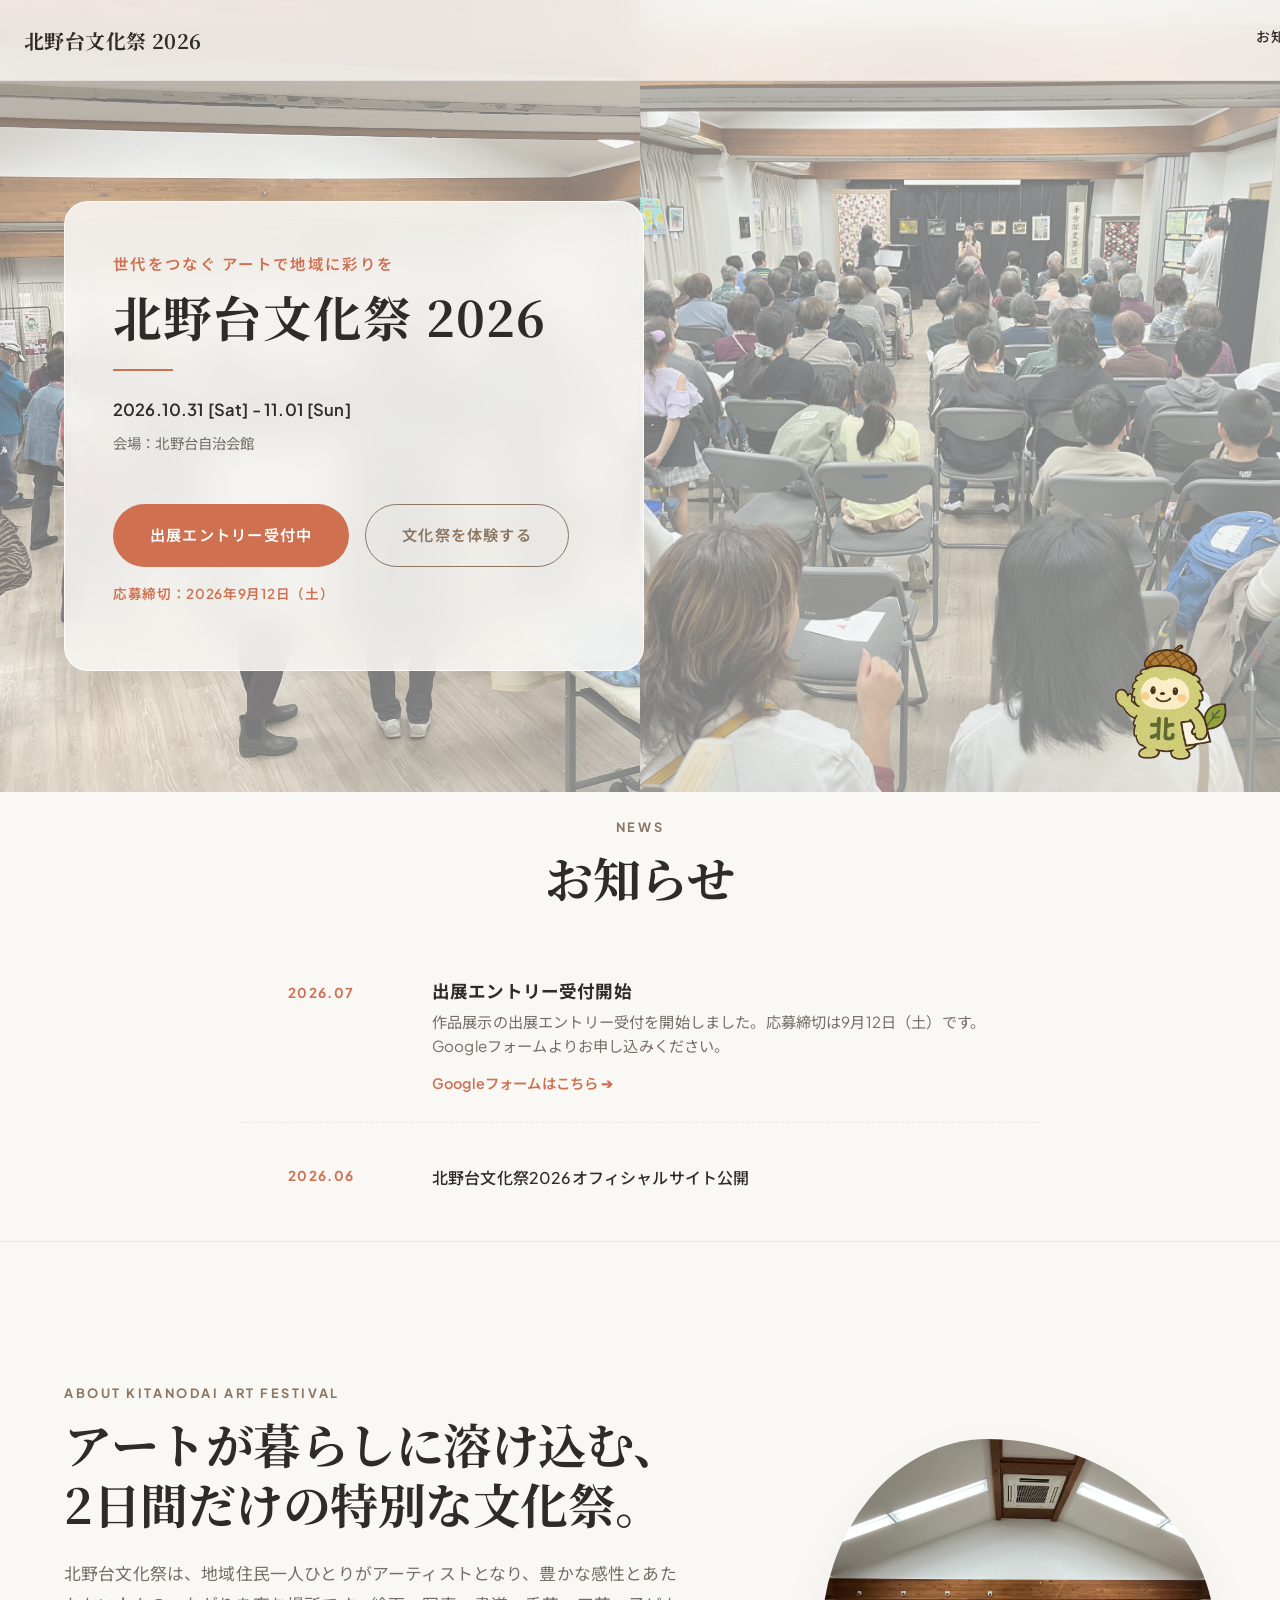
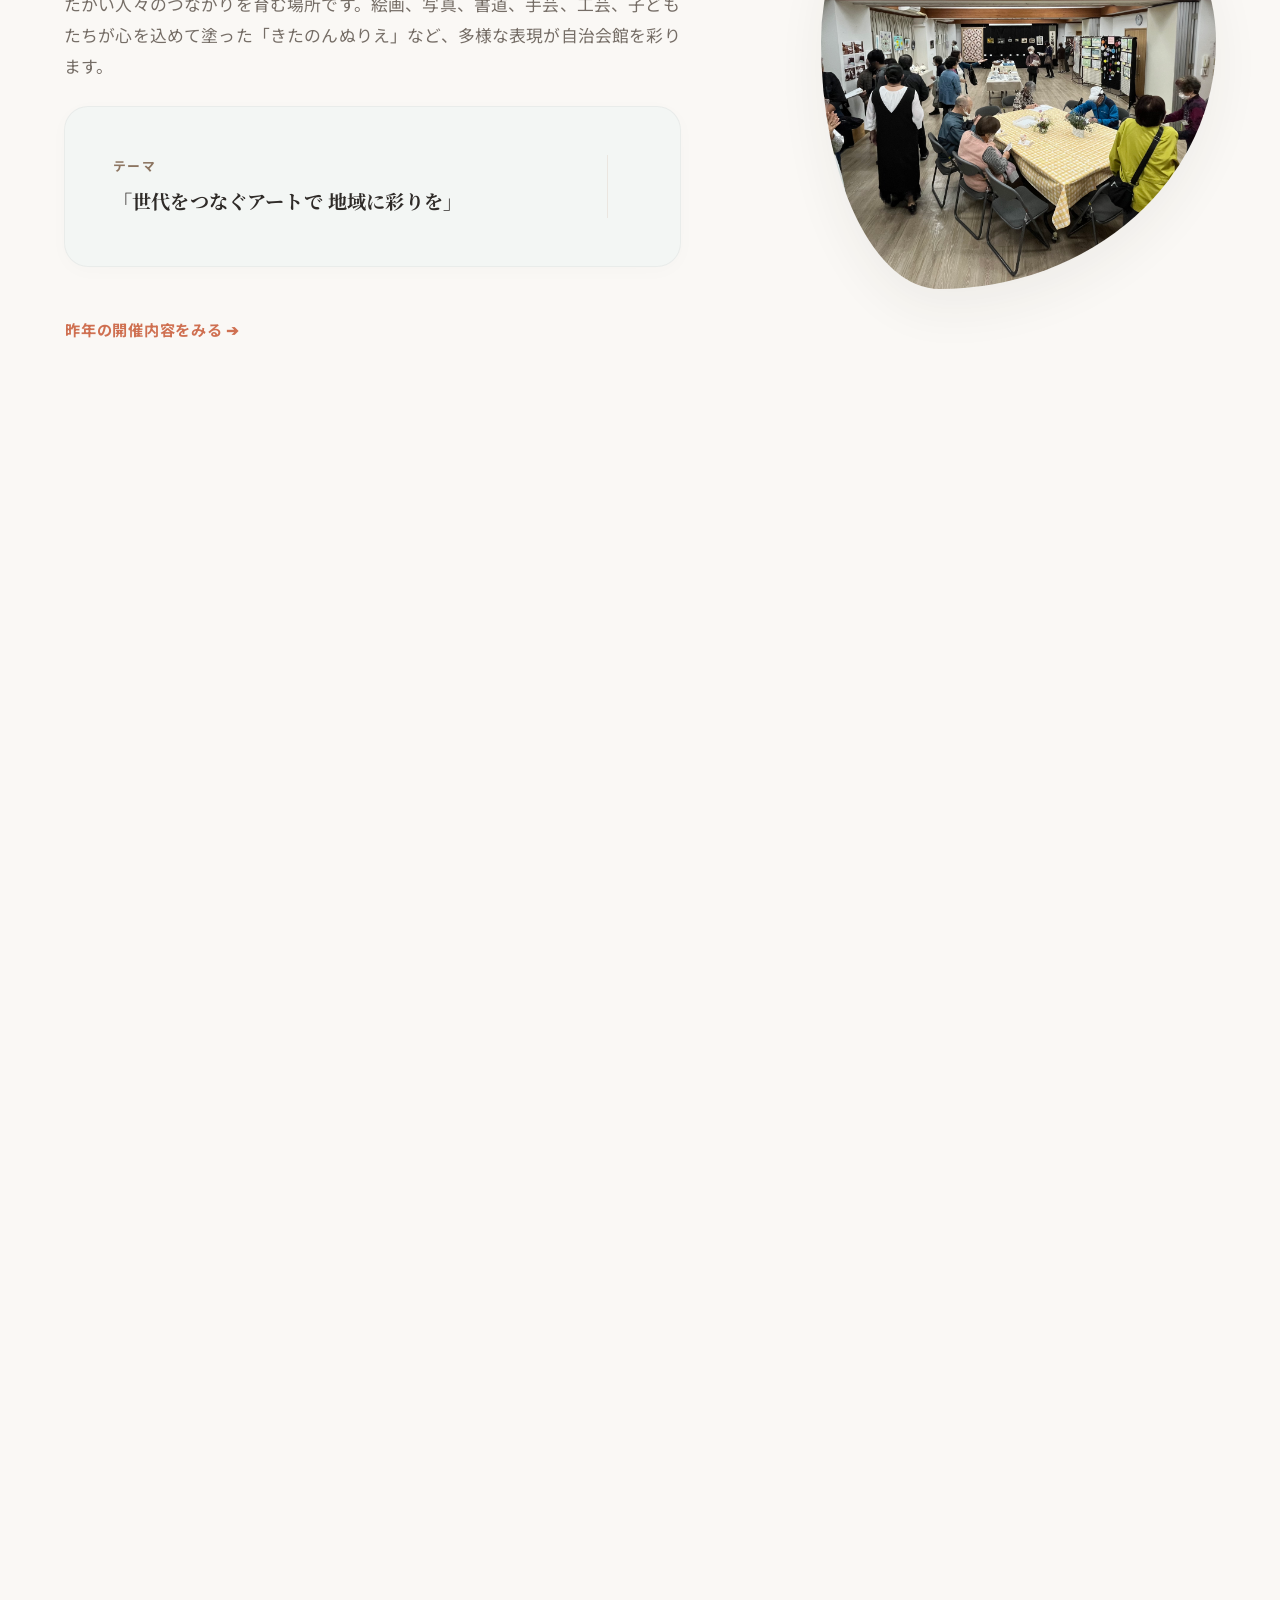
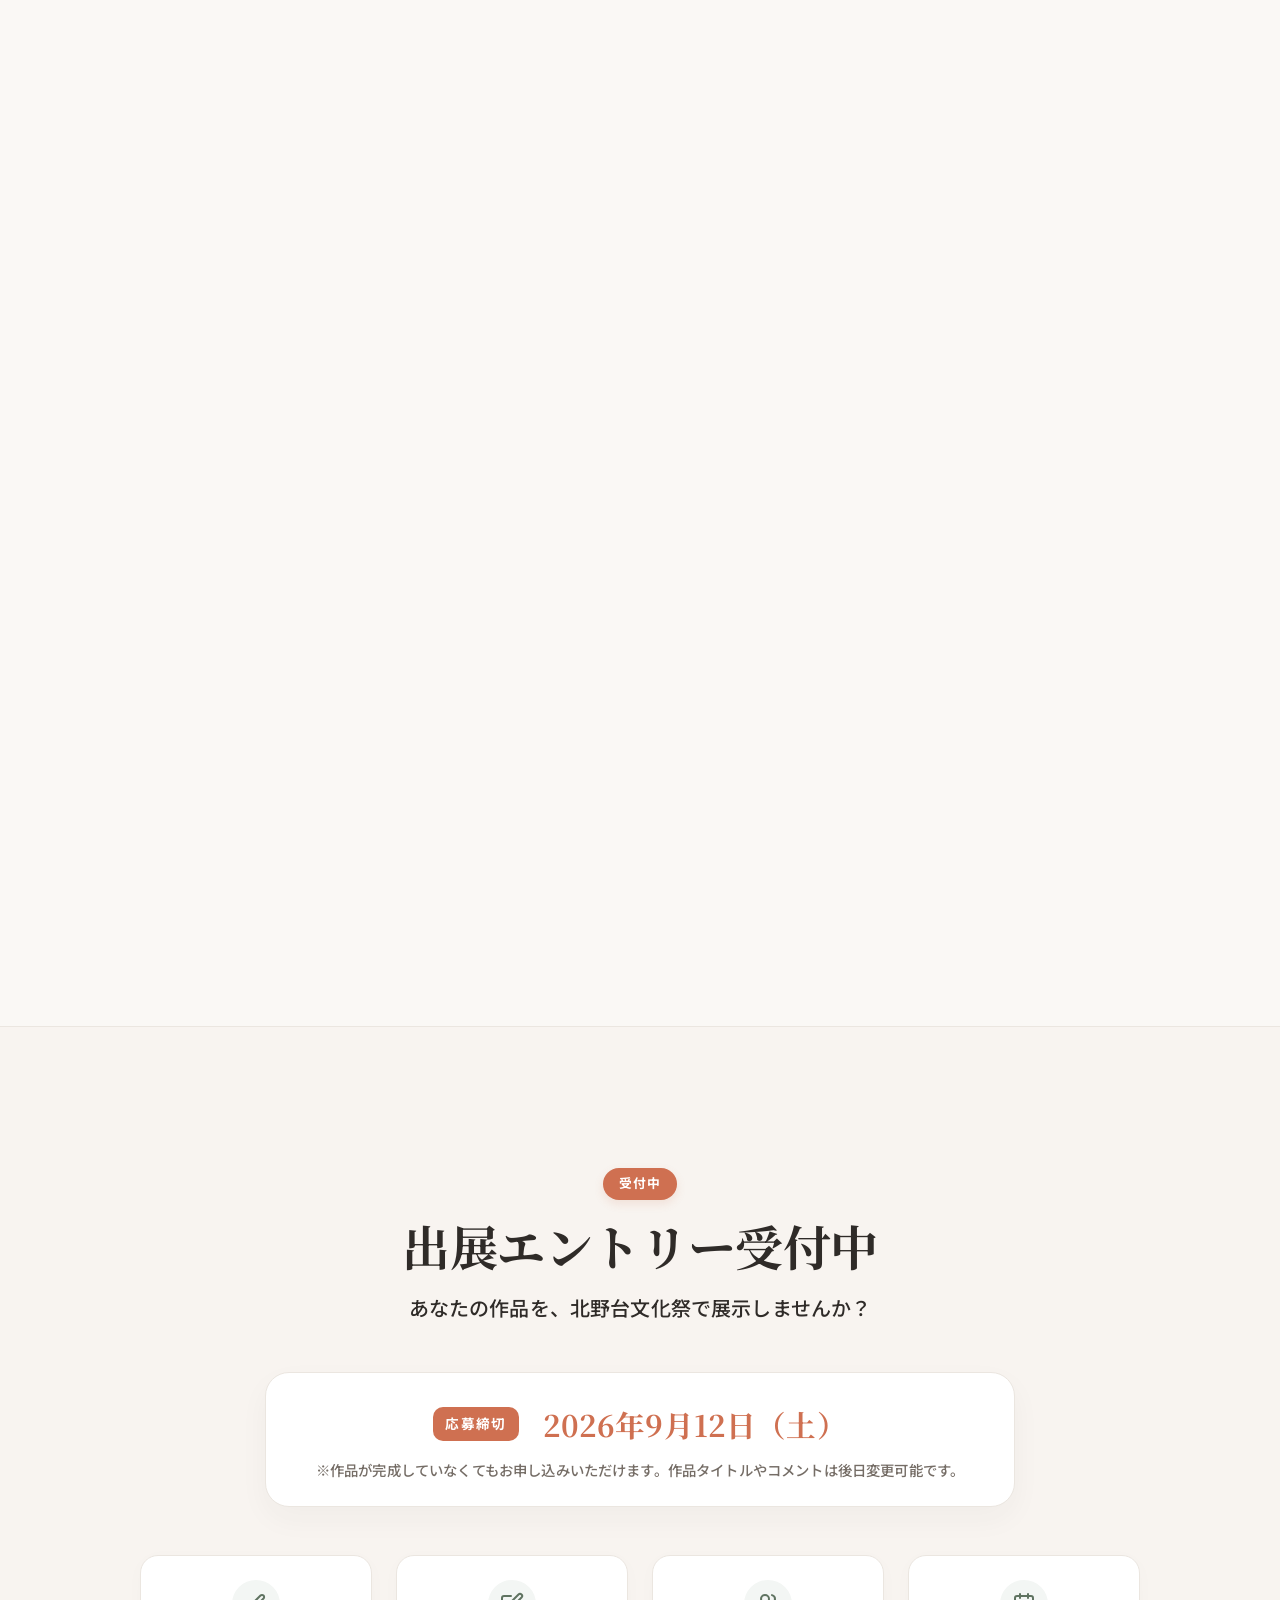
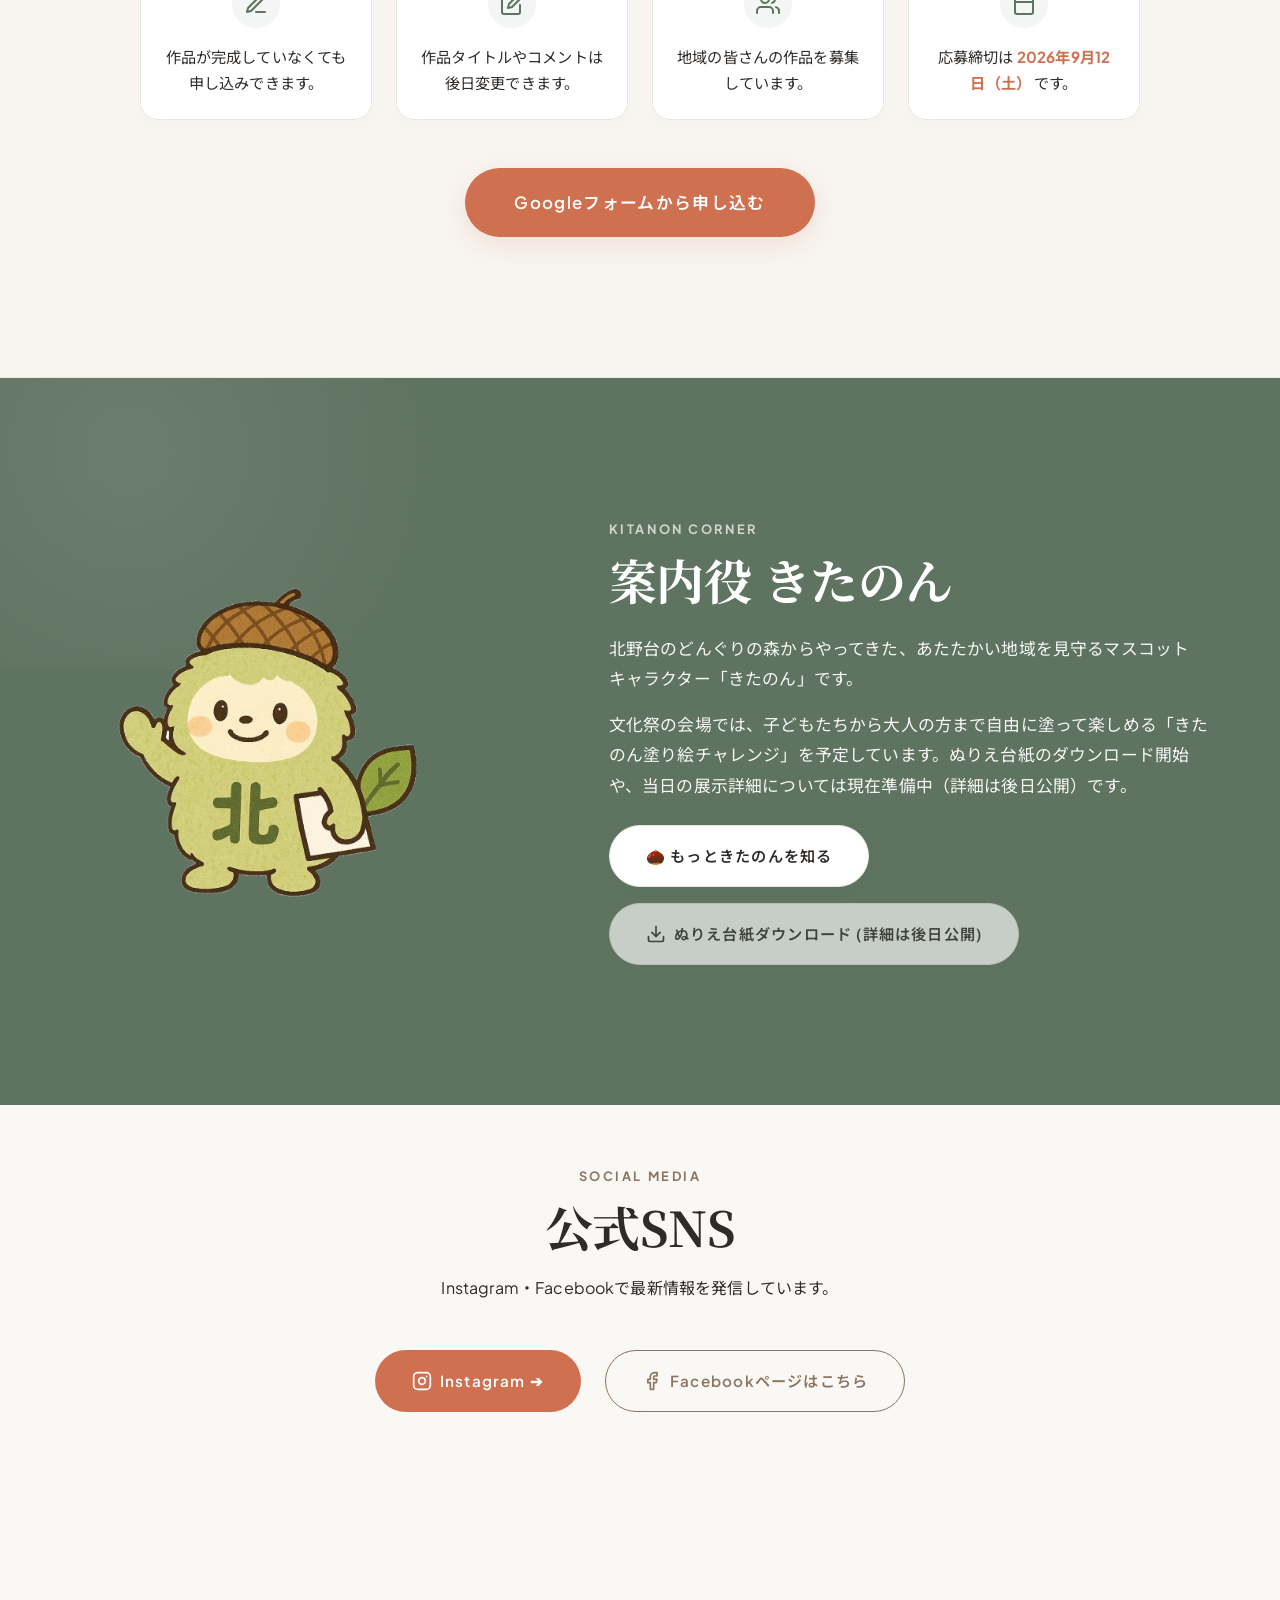
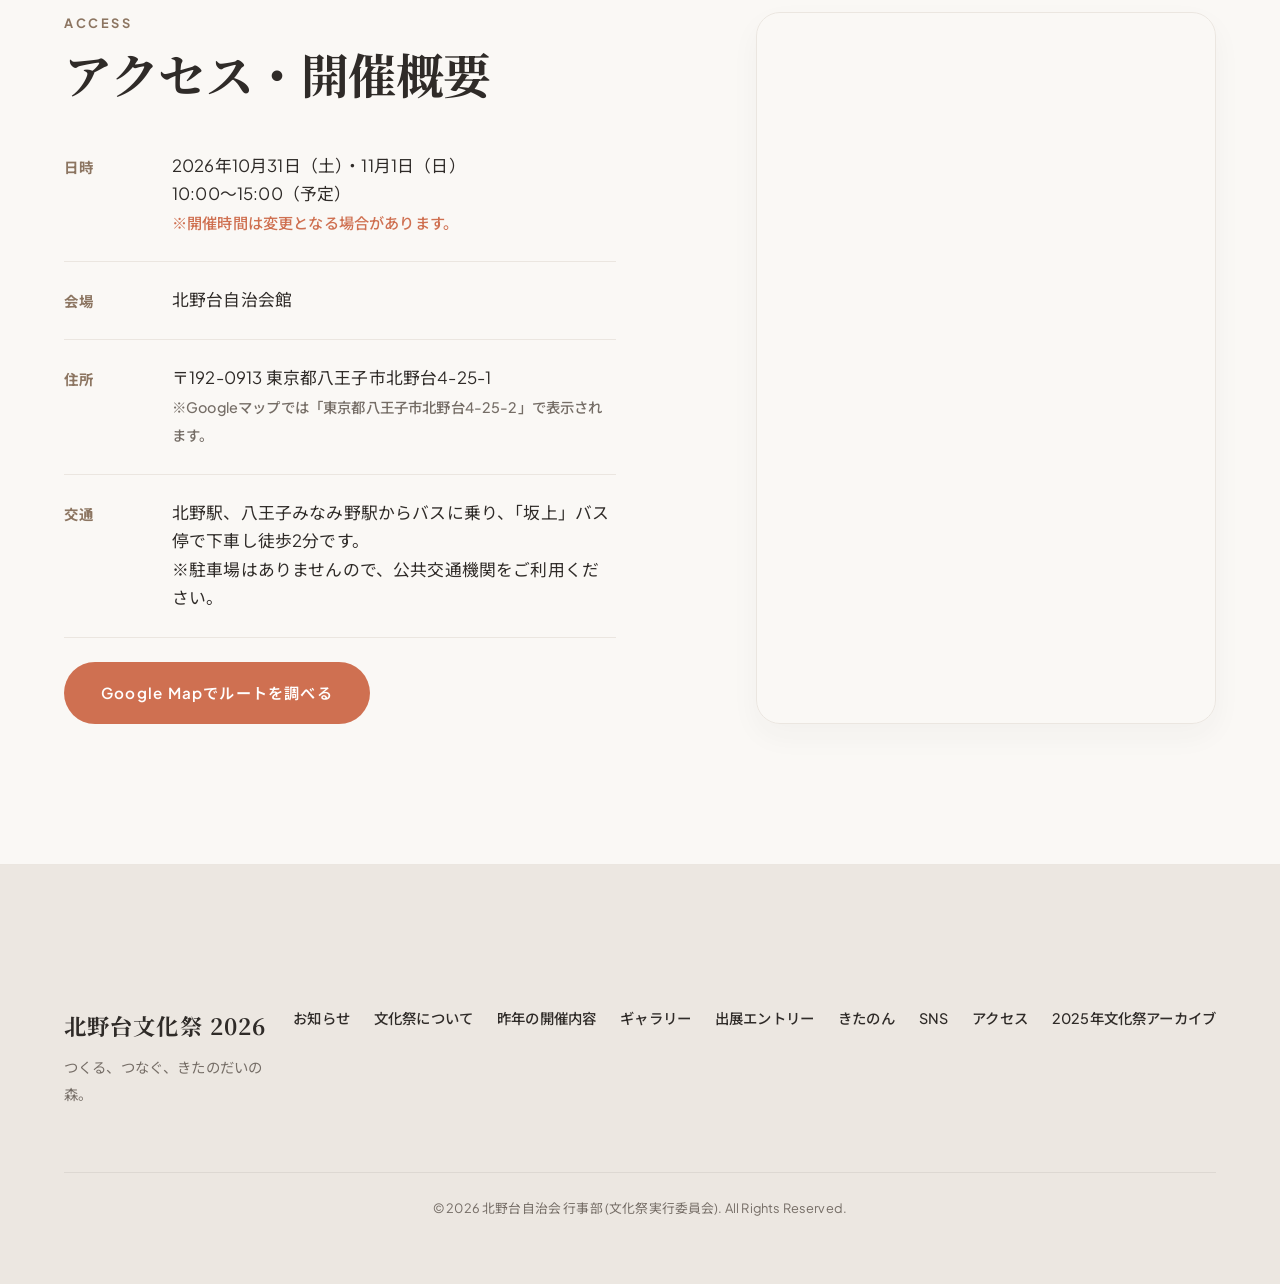
==== commit 53c48613: "Add files via upload" ====
--- a/index.html
+++ b/index.html
@@ -13,46 +13,77 @@
 
   <meta charset="UTF-8">
   <meta name="viewport" content="width=device-width, initial-scale=1.0">
-  <meta name="description" content="東京都八王子市北野台で開催される「北野台文化祭2026」の公式キャラクター「きたのん」の公式紹介ページです。プロフィール、公式SNS情報（Instagram, YouTube, LINEスタンプ）、オリジナルグッズ情報をご紹介します。">
-  <meta name="keywords" content="きたのん,北野台文化祭,北野台自治会,地域キャラクター,八王子イベント">
-  <title>案内役きたのん公式ページ｜北野台文化祭2026</title>
-  <link rel="canonical" href="https://frxd89x89g-dot.github.io/kitanodai-bunkasai-2026/kitanon/">
+  <meta name="description" content="東京都八王子市北野台で開催される「北野台文化祭2026」のオフィシャルサイトです。地域の作品展示、きたのん塗り絵チャレンジ、音楽、交流を通じて、世代をつなぐ文化祭を目指します。2026年10月31日・11月1日、北野台自治会館にて開催予定です。">
+  <meta name="keywords" content="北野台文化祭,北野台自治会,きたのん,八王子イベント,地域文化祭">
+  <title>北野台文化祭2026｜オフィシャルサイト</title>
+  <link rel="canonical" href="https://frxd89x89g-dot.github.io/kitanodai-bunkasai-2026/">
 
   <!-- OGP / Facebook -->
   <meta property="og:type" content="website">
-  <meta property="og:url" content="https://frxd89x89g-dot.github.io/kitanodai-bunkasai-2026/kitanon/">
-  <meta property="og:title" content="案内役きたのん公式ページ｜北野台文化祭2026">
-  <meta property="og:description" content="北野台の豊かな自然から生まれた地域キャラクター「きたのん」のご紹介。プロフィールやSNS、グッズ情報を掲載しています。">
-  <meta property="og:image" content="https://frxd89x89g-dot.github.io/kitanodai-bunkasai-2026/assets/images/kitanon/kitanon_thumbsup.jpg">
+  <meta property="og:url" content="https://frxd89x89g-dot.github.io/kitanodai-bunkasai-2026/">
+  <meta property="og:title" content="北野台文化祭2026｜オフィシャルサイト">
+  <meta property="og:description" content="世代をつなぐ アートで地域に彩りを">
+  <meta property="og:image" content="https://frxd89x89g-dot.github.io/kitanodai-bunkasai-2026/assets/images/ogp.jpg">
 
   <!-- Twitter -->
   <meta property="twitter:card" content="summary_large_image">
-  <meta property="twitter:url" content="https://frxd89x89g-dot.github.io/kitanodai-bunkasai-2026/kitanon/">
-  <meta property="twitter:title" content="案内役きたのん公式ページ｜北野台文化祭2026">
-  <meta property="twitter:description" content="北野台の豊かな自然から生まれた地域キャラクター「きたのん」のご紹介。">
-  <meta property="twitter:image" content="https://frxd89x89g-dot.github.io/kitanodai-bunkasai-2026/assets/images/kitanon/kitanon_thumbsup.jpg">
+  <meta property="twitter:url" content="https://frxd89x89g-dot.github.io/kitanodai-bunkasai-2026/">
+  <meta property="twitter:title" content="北野台文化祭2026｜オフィシャルサイト">
+  <meta property="twitter:description" content="世代をつなぐ アートで地域に彩りを">
+  <meta property="twitter:image" content="https://frxd89x89g-dot.github.io/kitanodai-bunkasai-2026/assets/images/ogp.jpg">
 
   <!-- Preconnect to external assets -->
   <link rel="preconnect" href="https://fonts.googleapis.com">
   <link rel="preconnect" href="https://fonts.gstatic.com" crossorigin>
 
-  <!-- Preload critical Hero resources -->
-  <link rel="preload" href="../assets/images/kitanon/kitanon_kairan.jpg" as="image">
-
-  <link rel="icon" type="image/png" href="../assets/images/favicon.png">
-  <link rel="apple-touch-icon" href="../assets/images/favicon.png">
-
-  <link rel="stylesheet" href="../index.css?v=9">
-
-  <!-- JSON-LD Structured Data (WebPage, Organization) -->
+  <!-- Preload critical Hero resources (LCP improvement) -->
+  <link rel="preload" href="assets/images/hero/hero_collage_1.jpeg" as="image">
+  <link rel="preload" href="assets/images/hero/hero_collage_2.jpeg" as="image">
+  <link rel="preload" href="assets/images/kitanon/kitanon.png" as="image">
+
+  <link rel="icon" type="image/png" href="assets/images/favicon.png">
+  <link rel="apple-touch-icon" href="assets/images/favicon.png">
+
+  <link rel="stylesheet" href="index.css?v=8">
+
+  <!-- JSON-LD Structured Data (Event, Organization, WebSite) -->
   <script type="application/ld+json">
   [
     {
       "@context": "https://schema.org",
-      "@type": "WebPage",
-      "name": "案内役きたのん公式ページ｜北野台文化祭2026",
-      "description": "北野台の豊かな自然から生まれた地域キャラクター「きたのん」のご紹介。プロフィールやSNS、グッズ情報を掲載しています。",
-      "url": "https://frxd89x89g-dot.github.io/kitanodai-bunkasai-2026/kitanon/"
+      "@type": "Event",
+      "name": "北野台文化祭 2026",
+      "description": "東京都八王子市の北野台自治会館で開催される2日間の地域文化祭です。絵画、写真、書道、手芸、工芸、子どもたちの『きたのんぬりえ』など、多様なアート表現が会場を彩ります。開催日は2026年10月31日（土）・11月1日（日）、開催時間は両日10:00〜15:00の予定です。",
+      "startDate": "2026-10-31T10:00:00+09:00",
+      "endDate": "2026-11-01T15:00:00+09:00",
+      "eventAttendanceMode": "https://schema.org/OfflineEventAttendanceMode",
+      "eventStatus": "https://schema.org/EventScheduled",
+      "location": {
+        "@type": "Place",
+        "name": "北野台自治会館",
+        "address": {
+          "@type": "PostalAddress",
+          "streetAddress": "北野台4-25-1",
+          "addressLocality": "八王子市",
+          "addressRegion": "東京都",
+          "postalCode": "192-0913",
+          "addressCountry": "JP"
+        }
+      },
+      "image": [
+        "https://frxd89x89g-dot.github.io/kitanodai-bunkasai-2026/assets/images/hero/hero_collage_1.jpeg"
+      ],
+      "organizer": {
+        "@type": "Organization",
+        "name": "北野台自治会 行事部 (文化祭実行委員会)",
+        "url": "https://frxd89x89g-dot.github.io/kitanodai-bunkasai-2026/"
+      }
+    },
+    {
+      "@context": "https://schema.org",
+      "@type": "WebSite",
+      "name": "北野台文化祭2026｜オフィシャルサイト",
+      "url": "https://frxd89x89g-dot.github.io/kitanodai-bunkasai-2026/"
     }
   ]
   </script>
@@ -64,7 +95,7 @@
        ========================================== -->
   <header class="header" id="header">
     <div class="header-container">
-      <a href="../" class="logo">
+      <a href="#" class="logo">
         <span class="logo-text">北野台文化祭 2026</span>
       </a>
       <button class="nav-toggle" id="navToggle" aria-label="メニューを開閉する" aria-expanded="false">
@@ -72,215 +103,365 @@
       </button>
       <nav class="nav-menu" id="navMenu">
         <ul class="nav-list">
-          <li><a href="../#news" class="nav-link">お知らせ</a></li>
-          <li><a href="../#about" class="nav-link">文化祭について</a></li>
-          <li><a href="../#highlights" class="nav-link">昨年の開催内容</a></li>
-          <li><a href="../#gallery" class="nav-link">ギャラリー</a></li>
-          <li><a href="../#entry" class="nav-link nav-cta">出展エントリー</a></li>
-          <li><a href="#" class="nav-link active">きたのん</a></li>
-          <li><a href="../#instagram" class="nav-link">SNS</a></li>
-          <li><a href="../#access" class="nav-link">アクセス</a></li>
+          <li><a href="#news" class="nav-link">お知らせ</a></li>
+          <li><a href="#about" class="nav-link">文化祭について</a></li>
+          <li><a href="#highlights" class="nav-link">昨年の開催内容</a></li>
+          <li><a href="#gallery" class="nav-link">ギャラリー</a></li>
+          <li><a href="#entry" class="nav-link nav-cta">出展エントリー</a></li>
+          <li><a href="#kitanon" class="nav-link">きたのん</a></li>
+          <li><a href="#instagram" class="nav-link">SNS</a></li>
+          <li><a href="#access" class="nav-link">アクセス</a></li>
         </ul>
       </nav>
     </div>
   </header>
 
-  <main class="kitanon-page-main">
-    <!-- ==========================================
-         Hero Section
-         ========================================== -->
-    <section class="section kitanon-hero-section">
-      <div class="kitanon-hero-bg-decor"></div>
-      <div class="container kitanon-hero-container">
-        <div class="kitanon-hero-grid">
-          <div class="kitanon-hero-img-wrapper">
-            <img src="../assets/images/kitanon/kitanon_kairan.jpg" alt="回覧板を持っている立ち姿のきたのん" class="kitanon-hero-img" width="812" height="812" fetchpriority="high">
-          </div>
-          <div class="kitanon-hero-content">
-            <span class="section-tag-light">Official Character</span>
-            <h1 class="kitanon-hero-title">🌰 きたのん</h1>
-            <p class="kitanon-hero-subtitle">北野台の地域キャラクター</p>
-            <div class="kitanon-hero-divider"></div>
-            <p class="kitanon-hero-description">
-              北野台の豊かな自然から生まれた地域キャラクター「きたのん」。<br>
-              夏祭りや文化祭など、地域のみんなを笑顔にするために活動しています。
-            </p>
-          </div>
-        </div>
-      </div>
-    </section>
-
-    <!-- ==========================================
-         Profile Section
-         ========================================== -->
-    <section class="section kitanon-profile-section fade-in-section" id="profile">
+  <main>
+    <section class="hero-section" id="hero">
+      <div class="hero-bg">
+        <div class="hero-overlay"></div>
+        <!-- コラージュ用画像。CSSでスタイリング -->
+        <div class="hero-collage">
+          <div class="collage-img collage-img-1" style="background-image: url('assets/images/hero/hero_collage_1.jpeg');"></div>
+          <div class="collage-img collage-img-2" style="background-image: url('assets/images/hero/hero_collage_2.jpeg');"></div>
+        </div>
+      </div>
+      <div class="hero-container container">
+        <div class="hero-content">
+          <div class="hero-card">
+            <span class="hero-tagline">世代をつなぐ アートで地域に彩りを</span>
+            <h1 class="hero-title">北野台文化祭 2026</h1>
+            <div class="hero-meta-divider"></div>
+            <p class="hero-schedule">2026.10.31 [Sat] - 11.01 [Sun]</p>
+            <p class="hero-venue">会場：北野台自治会館</p>
+            <div class="hero-actions">
+              <a href="https://forms.gle/fkSQjngs3iKXx2Yv7" target="_blank" rel="noopener noreferrer" class="btn btn-primary" id="heroEntryCta" aria-label="Googleフォームで出展エントリーを開く（新しいタブで開きます）">出展エントリー受付中</a>
+              <a href="#access" class="btn btn-outline" id="heroCta">文化祭を体験する</a>
+            </div>
+            <p class="hero-deadline-sub">応募締切：2026年9月12日（土）</p>
+          </div>
+        </div>
+      </div>
+      <!-- ひょっこりきたのん -->
+      <div class="hero-kitanon-pop" id="heroKitanon">
+        <img src="assets/images/kitanon/kitanon.png" alt="手を振るきたのん" width="812" height="812" fetchpriority="high">
+      </div>
+    </section>
+
+    <!-- ==========================================
+         1.5. News Section
+         ========================================== -->
+    <section class="section news-section" id="news">
       <div class="container">
         <div class="section-header">
-          <span class="section-tag">Profile</span>
-          <h2>プロフィール</h2>
-          <p>きたのんのことをもっと知ってね！</p>
-        </div>
-
-        <div class="profile-card-grid">
-          <!-- Name -->
-          <div class="profile-card">
-            <div class="profile-card-header">
-              <span class="profile-card-icon">🌰</span>
-              <h3>名前</h3>
-            </div>
-            <p class="profile-card-value font-serif">きたのん</p>
-          </div>
-
-          <!-- Lives in -->
-          <div class="profile-card">
-            <div class="profile-card-header">
-              <span class="profile-card-icon">🌳</span>
-              <h3>住んでいるところ</h3>
-            </div>
-            <p class="profile-card-value">北野台の森</p>
-          </div>
-
-          <!-- Motive -->
-          <div class="profile-card">
-            <div class="profile-card-header">
-              <span class="profile-card-icon">🌱</span>
-              <h3>モチーフ</h3>
-            </div>
-            <p class="profile-card-value">北野台の大自然</p>
-          </div>
-
-          <!-- Birthday -->
-          <div class="profile-card">
-            <div class="profile-card-header">
-              <span class="profile-card-icon">📅</span>
-              <h3>誕生日</h3>
-            </div>
-            <p class="profile-card-value">4月1日</p>
-          </div>
-
-          <!-- Hobbies -->
-          <div class="profile-card profile-card-wide">
-            <div class="profile-card-header">
-              <span class="profile-card-icon">🎨</span>
-              <h3>趣味</h3>
-            </div>
-            <ul class="profile-hobbies-list">
-              <li>📋 回覧板集め</li>
-              <li>👟 近所の散歩</li>
-              <li>🔍 草花の観察</li>
-            </ul>
-          </div>
-
-          <!-- Dream -->
-          <div class="profile-card profile-card-wide">
-            <div class="profile-card-header">
-              <span class="profile-card-icon">✨</span>
-              <h3>夢</h3>
-            </div>
-            <p class="profile-card-value">北野台を全国に広めること</p>
-          </div>
-        </div>
-      </div>
-    </section>
-
-    <!-- ==========================================
-         Official SNS Section
-         ========================================== -->
-    <section class="section kitanon-sns-section fade-in-section" id="sns">
+          <span class="section-tag">News</span>
+          <h2>お知らせ</h2>
+        </div>
+        <div class="news-list">
+          <!-- 出展エントリー案内 -->
+          <div class="news-item">
+            <span class="news-date">2026.07</span>
+            <div class="news-content">
+              <h3 class="news-item-title">出展エントリー受付開始</h3>
+              <p class="news-item-body">作品展示の出展エントリー受付を開始しました。応募締切は9月12日（土）です。Googleフォームよりお申し込みください。</p>
+              <a href="https://forms.gle/fkSQjngs3iKXx2Yv7" target="_blank" rel="noopener noreferrer" class="news-link-btn" aria-label="Googleフォームで出展エントリーを開く（新しいタブで開きます）">Googleフォームはこちら ➔</a>
+            </div>
+          </div>
+          <!-- 過去のお知らせ -->
+          <div class="news-item">
+            <span class="news-date">2026.06</span>
+            <div class="news-content">
+              <p class="news-text">北野台文化祭2026オフィシャルサイト公開</p>
+            </div>
+          </div>
+        </div>
+      </div>
+    </section>
+
+    <!-- ==========================================
+         2. About Section
+         ========================================== -->
+    <section class="section about-section fade-in-section" id="about">
+      <div class="about-container container">
+        <div class="about-grid">
+          <div class="about-content">
+            <span class="section-tag">About Kitanodai Art Festival</span>
+            <h2>アートが暮らしに溶け込む、<br>2日間だけの特別な文化祭。</h2>
+            <p>北野台文化祭は、地域住民一人ひとりがアーティストとなり、豊かな感性とあたたかい人々のつながりを育む場所です。絵画、写真、書道、手芸、工芸、子どもたちが心を込めて塗った「きたのんぬりえ」など、多様な表現が自治会館を彩ります。</p>
+            
+            <div class="theme-info-box">
+              <div class="theme-info-item">
+                <span class="theme-label">テーマ</span>
+                <span class="theme-value">
+                  <span class="theme-text-block">「世代をつなぐアートで</span>
+                  <span class="theme-text-block">地域に彩りを」</span>
+                </span>
+              </div>
+            </div>
+            
+            <a href="#highlights" class="btn btn-link" id="aboutCta">昨年の開催内容をみる ➔</a>
+          </div>
+          <div class="about-image-wrapper">
+            <div class="organic-frame">
+              <img src="assets/images/gallery/gallery_1.jpeg" alt="来場者で賑わう展示会" class="about-img" width="4032" height="3024" loading="lazy">
+            </div>
+          </div>
+        </div>
+      </div>
+    </section>
+
+    <!-- ==========================================
+         3. Highlights Section
+         ========================================== -->
+    <section class="section highlights-section fade-in-section" id="highlights">
       <div class="container">
         <div class="section-header">
-          <span class="section-tag">Official SNS</span>
-          <h2>公式SNS</h2>
-          <p>SNSでも情報発信をしています。フォローしてね！</p>
-        </div>
-
-        <div class="sns-card-grid">
-          <!-- Instagram -->
-          <div class="sns-card instagram-card">
-            <div class="sns-card-top">
-              <div class="sns-brand-icon-wrapper">
-                <svg width="24" height="24" viewBox="0 0 24 24" fill="none" stroke="currentColor" stroke-width="2" stroke-linecap="round" stroke-linejoin="round" class="sns-brand-svg"><rect x="2" y="2" width="20" height="20" rx="5" ry="5"></rect><path d="M16 11.37A4 4 0 1 1 12.63 8 4 4 0 0 1 16 11.37z"></path><line x1="17.5" y1="6.5" x2="17.51" y2="6.5"></line></svg>
-              </div>
-              <h3>Instagram</h3>
-            </div>
-            <p class="sns-card-text">イベント情報や最新情報を発信しています。</p>
-            <a href="https://www.instagram.com/kitanon_official?igsh=emJiM3R0M3NsOXU2&utm_source=qr" target="_blank" rel="noopener noreferrer" class="btn btn-primary sns-card-btn">Instagramを見る</a>
-          </div>
-
-          <!-- YouTube -->
-          <div class="sns-card youtube-card">
-            <div class="sns-card-top">
-              <div class="sns-brand-icon-wrapper">
-                <svg width="24" height="24" viewBox="0 0 24 24" fill="none" stroke="currentColor" stroke-width="2" stroke-linecap="round" stroke-linejoin="round" class="sns-brand-svg"><path d="M22.54 6.42a2.78 2.78 0 0 0-1.94-2C18.88 4 12 4 12 4s-6.88 0-8.6.46a2.78 2.78 0 0 0-1.94 2A29 29 0 0 0 1 11.75a29 29 0 0 0 .46 5.33A2.78 2.78 0 0 0 3.4 19c1.72.46 8.6.46 8.6.46s6.88 0 8.6-.46a2.78 2.78 0 0 0 1.94-2 29 29 0 0 0 .46-5.25 29 29 0 0 0-.46-5.33z"></path><polygon points="9.75 15.02 15.5 11.75 9.75 8.48 9.75 15.02"></polygon></svg>
-              </div>
-              <h3>YouTube</h3>
-            </div>
-            <p class="sns-card-text">イベント動画などを公開しています。</p>
-            <a href="https://youtube.com/@kitanon_channel?si=VOa-i3s51Gn154EG" target="_blank" rel="noopener noreferrer" class="btn btn-primary sns-card-btn">YouTubeを見る</a>
-          </div>
-
-          <!-- LINE Sticker -->
-          <div class="sns-card line-card">
-            <div class="sns-card-top">
-              <div class="sns-brand-icon-wrapper">
-                <svg width="24" height="24" viewBox="0 0 24 24" fill="none" stroke="currentColor" stroke-width="2" stroke-linecap="round" stroke-linejoin="round" class="sns-brand-svg"><path d="M21 11.5a8.38 8.38 0 0 1-.9 3.8 8.5 8.5 0 0 1-7.6 4.7 8.38 8.38 0 0 1-3.8-.9L3 21l1.9-5.7a8.38 8.38 0 0 1-.9 3.8 8.5 8.5 0 0 1 4.7-7.6 8.38 8.38 0 0 1 3.8-.9h.5a8.48 8.48 0 0 1 8 8v.5z"></path></svg>
-              </div>
-              <h3>LINEスタンプ</h3>
-            </div>
-            <p class="sns-card-text">きたのんLINEスタンプ販売中</p>
-            <a href="https://store.line.me/stickershop/product/32856111/ja" target="_blank" rel="noopener noreferrer" class="btn btn-primary sns-card-btn">LINEスタンプを見る</a>
-          </div>
-        </div>
-      </div>
-    </section>
-
-    <!-- ==========================================
-         Goods Section
-         ========================================== -->
-    <section class="section kitanon-goods-section fade-in-section" id="goods">
+          <span class="section-tag">Past Activities</span>
+          <h2>昨年の開催内容</h2>
+        </div>
+
+        <div class="highlights-carousel-wrapper">
+          <div class="highlights-carousel" id="carousel">
+            <!-- Card 1 -->
+            <div class="highlight-card">
+              <div class="card-image">
+                <img src="assets/images/gallery/gallery_2.jpeg" alt="地域の方の作品展示" width="4032" height="3024" loading="lazy">
+              </div>
+              <div class="card-content">
+                <h3>地域の方の作品展示</h3>
+                <p>絵画、写真、書道、手芸、工芸など、地域の皆さんの力作を展示しました。近隣小中学校の児童・生徒による作品も会場を彩りました。</p>
+              </div>
+            </div>
+            <!-- Card 2 -->
+            <div class="highlight-card">
+              <div class="card-image">
+                <img src="assets/images/gallery/gallery_5.jpeg" alt="きたのん塗り絵チャレンジ" width="4032" height="3024" loading="lazy">
+              </div>
+              <div class="card-content">
+                <h3>きたのん塗り絵チャレンジ</h3>
+                <p>子どもたちが自由に色を塗った「きたのん」のぬりえを展示しました。会場を明るく彩る、にぎやかなフォトスポットになりました。</p>
+              </div>
+            </div>
+            <!-- Card 3 -->
+            <div class="highlight-card">
+              <div class="card-image">
+                <img src="assets/images/gallery/gallery_4.jpeg" alt="ワークショップ" width="3024" height="4032" loading="lazy" class="workshop-img-crop">
+              </div>
+              <div class="card-content">
+                <h3>ワークショップ</h3>
+                <p>子どもから大人まで参加できるワークショップを開催しました。作品づくりを通じて、ものづくりの楽しさを体験しました。</p>
+              </div>
+            </div>
+            <!-- Card 4 -->
+            <div class="highlight-card">
+              <div class="card-image">
+                <img src="assets/images/gallery/gallery_6.jpeg" alt="地域の方のミニコンサート" width="4032" height="3024" loading="lazy">
+              </div>
+              <div class="card-content">
+                <h3>地域の方のミニコンサート</h3>
+                <p>地域の方によるミニコンサートを開催しました。あたたかな音楽が会場に響き、来場者の皆さんと交流する時間になりました。</p>
+              </div>
+            </div>
+            <!-- Card 5 -->
+            <div class="highlight-card">
+              <div class="card-image">
+                <img src="assets/images/gallery/gallery_3.jpeg" alt="ゲストアーティスト作品展示" width="4032" height="3024" loading="lazy">
+              </div>
+              <div class="card-content">
+                <h3>ゲストアーティスト作品展示</h3>
+                <p>ゲストアーティストSaoriさんによる作品展示を行いました。個性豊かな作品が、文化祭に新しい刺激と彩りを添えました。</p>
+              </div>
+            </div>
+          </div>
+          <!-- カルーセルのインジケーター（スマホ用） -->
+          <div class="carousel-dots" id="carouselDots"></div>
+        </div>
+
+        <div class="highlights-footer">
+          <a href="#gallery" class="btn btn-outline" id="highlightsCta">昨年の様子を写真でみる</a>
+        </div>
+      </div>
+    </section>
+
+    <!-- ==========================================
+         4. Gallery Section
+         ========================================== -->
+    <section class="section gallery-section fade-in-section" id="gallery">
       <div class="container">
         <div class="section-header">
-          <span class="section-tag">Original Goods</span>
-          <h2>グッズ紹介</h2>
-          <p>文化祭の会場でゲットできるオリジナルグッズです！</p>
-        </div>
-
-        <div class="goods-venue-alert">
-          <span class="alert-icon">✨</span>
-          <span class="alert-text">イベント会場で販売しています</span>
-        </div>
-
-        <div class="goods-card-grid">
-          <!-- Badge -->
-          <div class="goods-card">
-            <div class="goods-card-image-wrapper">
-              <img src="../assets/images/kitanon/goods_badge.jpg" alt="きたのん缶バッジ" class="goods-card-img" width="1024" height="768" loading="lazy">
-            </div>
-            <div class="goods-card-body">
-              <h3>缶バッジ</h3>
-              <p class="goods-price">300円 <span class="tax-include">(税込)</span></p>
-            </div>
-          </div>
-
-          <!-- Keyholder -->
-          <div class="goods-card">
-            <div class="goods-card-image-wrapper">
-              <img src="../assets/images/kitanon/goods_keyholder.jpg" alt="きたのんアクリルキーホルダー" class="goods-card-img" width="768" height="1024" loading="lazy">
-            </div>
-            <div class="goods-card-body">
-              <h3>アクリルキーホルダー</h3>
-              <p class="goods-price">500円 <span class="tax-include">(税込)</span></p>
-            </div>
-          </div>
-
-          <!-- T-shirt -->
-          <div class="goods-card">
-            <div class="goods-card-image-wrapper">
-              <img src="../assets/images/kitanon/goods_tshirt.jpg" alt="きたのんオリジナルTシャツ" class="goods-card-img" width="1000" height="893" loading="lazy">
-            </div>
-            <div class="goods-card-body">
-              <h3>オリジナルTシャツ</h3>
-              <p class="goods-price">3,500円 <span class="tax-include">(税込)</span></p>
+          <span class="section-tag">Gallery</span>
+          <h2>昨年の様子</h2>
+          <p>たくさんの笑顔と素晴らしい芸術に囲まれた、昨年の文化祭のワンシーンです。画像をタップすると拡大表示できます。</p>
+        </div>
+
+        <!-- ギャラリーはJSから動的に生成されます -->
+        <div class="gallery-masonry" id="galleryGrid"></div>
+
+        <div class="gallery-footer">
+          <a href="https://sites.google.com/view/kitanodai-fes2025" target="_blank" rel="noopener noreferrer" class="btn btn-outline" id="galleryCta">2025年文化祭アーカイブ ➔</a>
+        </div>
+      </div>
+    </section>
+
+    <!-- ==========================================
+         4.5. Entry Section (出展エントリー受付中)
+         ========================================== -->
+    <section class="section entry-section fade-in-section" id="entry">
+      <div class="container">
+        <div class="section-header">
+          <span class="entry-badge">受付中</span>
+          <h2>出展エントリー<br class="mobile-only">受付中</h2>
+          <p class="entry-subtitle">あなたの作品を、北野台文化祭で展示しませんか？</p>
+        </div>
+        
+        <div class="entry-highlight-box">
+          <div class="entry-deadline-banner">
+            <span class="deadline-label">応募締切</span>
+            <span class="deadline-date">2026年9月12日（土）</span>
+          </div>
+          <p class="entry-highlight-text">※作品が完成していなくてもお申し込みいただけます。作品タイトルやコメントは後日変更可能です。</p>
+        </div>
+
+        <div class="entry-grid">
+          <div class="entry-card">
+            <div class="entry-card-icon">
+              <svg width="24" height="24" viewBox="0 0 24 24" fill="none" stroke="currentColor" stroke-width="2" stroke-linecap="round" stroke-linejoin="round" aria-hidden="true"><path d="M12 20h9"></path><path d="M16.5 3.5a2.121 2.121 0 0 1 3 3L7 19l-4 1 1-4L16.5 3.5z"></path></svg>
+            </div>
+            <p class="entry-card-text">作品が完成していなくても申し込みできます。</p>
+          </div>
+          <div class="entry-card">
+            <div class="entry-card-icon">
+              <svg width="24" height="24" viewBox="0 0 24 24" fill="none" stroke="currentColor" stroke-width="2" stroke-linecap="round" stroke-linejoin="round" aria-hidden="true"><path d="M11 4H4a2 2 0 0 0-2 2v14a2 2 0 0 0 2 2h14a2 2 0 0 0 2-2v-7"></path><path d="M18.5 2.5a2.121 2.121 0 0 1 3 3L12 15l-4 1 1-4 9.5-9.5z"></path></svg>
+            </div>
+            <p class="entry-card-text">作品タイトルやコメントは後日変更できます。</p>
+          </div>
+          <div class="entry-card">
+            <div class="entry-card-icon">
+              <svg width="24" height="24" viewBox="0 0 24 24" fill="none" stroke="currentColor" stroke-width="2" stroke-linecap="round" stroke-linejoin="round" aria-hidden="true"><path d="M17 21v-2a4 4 0 0 0-4-4H5a4 4 0 0 0-4 4v2"></path><circle cx="9" cy="7" r="4"></circle><path d="M23 21v-2a4 4 0 0 0-3-3.87"></path><path d="M16 3.13a4 4 0 0 1 0 7.75"></path></svg>
+            </div>
+            <p class="entry-card-text">地域の皆さんの作品を募集しています。</p>
+          </div>
+          <div class="entry-card">
+            <div class="entry-card-icon">
+              <svg width="24" height="24" viewBox="0 0 24 24" fill="none" stroke="currentColor" stroke-width="2" stroke-linecap="round" stroke-linejoin="round" aria-hidden="true"><rect x="3" y="4" width="18" height="18" rx="2" ry="2"></rect><line x1="16" y1="2" x2="16" y2="6"></line><line x1="8" y1="2" x2="8" y2="6"></line><line x1="3" y1="10" x2="21" y2="10"></line></svg>
+            </div>
+            <p class="entry-card-text">応募締切は <strong>2026年9月12日（土）</strong> です。</p>
+          </div>
+        </div>
+        
+        <div class="entry-action-wrapper">
+          <a href="https://forms.gle/fkSQjngs3iKXx2Yv7" target="_blank" rel="noopener noreferrer" class="btn btn-primary btn-large btn-pulse" aria-label="Googleフォームで出展エントリーを開く（新しいタブで開きます）">
+            Googleフォームから申し込む
+          </a>
+        </div>
+      </div>
+    </section>
+
+    <!-- ==========================================
+         5. Kitanon Corner
+         ========================================== -->
+    <section class="section kitanon-section fade-in-section" id="kitanon">
+      <div class="kitanon-bg-decor"></div>
+      <div class="container kitanon-container">
+        <div class="kitanon-grid">
+          <div class="kitanon-img-wrapper">
+            <img src="assets/images/kitanon/kitanon.png" alt="きたのんのイラスト" class="kitanon-main-img" width="812" height="812" loading="lazy">
+          </div>
+          <div class="kitanon-content">
+            <span class="section-tag-light">Kitanon Corner</span>
+            <h2>案内役 きたのん</h2>
+            <p>北野台のどんぐりの森からやってきた、あたたかい地域を見守るマスコットキャラクター「きたのん」です。</p>
+            <p>文化祭の会場では、子どもたちから大人の方まで自由に塗って楽しめる「きたのん塗り絵チャレンジ」を予定しています。ぬりえ台紙のダウンロード開始や、当日の展示詳細については現在準備中（詳細は後日公開）です。</p>
+            <div class="kitanon-action" style="display: flex; gap: var(--spacing-sm); flex-wrap: wrap;">
+              <a href="kitanon/" class="btn btn-white" id="moreKitanonCta">
+                🌰 もっときたのんを知る
+              </a>
+              <a href="#" class="btn btn-white disabled-btn" id="downloadCta" style="opacity: 0.65; cursor: not-allowed; pointer-events: none;">
+                <svg width="20" height="20" viewBox="0 0 24 24" fill="none" stroke="currentColor" stroke-width="2" stroke-linecap="round" stroke-linejoin="round" class="btn-icon"><path d="M21 15v4a2 2 0 0 1-2 2H5a2 2 0 0 1-2-2v-4"></path><polyline points="7 10 12 15 17 10"></polyline><line x1="12" y1="15" x2="12" y2="3"></line></svg>
+                ぬりえ台紙ダウンロード (詳細は後日公開)
+              </a>
+            </div>
+          </div>
+        </div>
+      </div>
+    </section>
+
+    <!-- ==========================================
+         6. Instagram Integration Section
+         ========================================== -->
+    <section class="section instagram-section fade-in-section" id="instagram">
+      <div class="container">
+        <div class="section-header">
+          <span class="section-tag">Social Media</span>
+          <h2>公式SNS</h2>
+          <p>Instagram・Facebookで最新情報を発信しています。</p>
+        </div>
+
+        <div class="sns-buttons">
+          <a href="https://www.instagram.com/kitanodai_bunkasai/" target="_blank" rel="noopener noreferrer" class="btn btn-primary" id="instaCta">
+            <svg width="20" height="20" viewBox="0 0 24 24" fill="none" stroke="currentColor" stroke-width="2" stroke-linecap="round" stroke-linejoin="round" class="btn-icon"><rect x="2" y="2" width="20" height="20" rx="5" ry="5"></rect><path d="M16 11.37A4 4 0 1 1 12.63 8 4 4 0 0 1 16 11.37z"></path><line x1="17.5" y1="6.5" x2="17.51" y2="6.5"></line></svg>
+            Instagram ➔
+          </a>
+          <a href="https://www.facebook.com/people/%E5%8C%97%E9%87%8E%E5%8F%B0%E6%96%87%E5%8C%96%E7%A5%AD%E5%85%AC%E5%BC%8F/61578342636274/" target="_blank" rel="noopener noreferrer" class="btn btn-outline" id="fbCta">
+            <svg width="20" height="20" viewBox="0 0 24 24" fill="none" stroke="currentColor" stroke-width="2" stroke-linecap="round" stroke-linejoin="round" class="btn-icon"><path d="M18 2h-3a5 5 0 0 0-5 5v3H7v4h3v8h4v-8h3l1-4h-4V7a1 1 0 0 1 1-1h3z"></path></svg>
+            Facebookページはこちら
+          </a>
+        </div>
+      </div>
+    </section>
+
+    <!-- ==========================================
+         7. Access & Info Section
+         ========================================== -->
+    <section class="section access-section fade-in-section" id="access">
+      <div class="container">
+        <div class="access-grid">
+          <div class="access-info">
+            <span class="section-tag">Access</span>
+            <h2>アクセス・開催概要</h2>
+            
+            <div class="info-list">
+              <div class="info-item">
+                <span class="info-label">日時</span>
+                <span class="info-value">
+                  2026年10月31日（土）・11月1日（日）<br>
+                  10:00〜15:00（予定）<br>
+                  <span style="color: var(--accent-color); font-size: 0.95rem; font-weight: 500;">※開催時間は変更となる場合があります。</span>
+                </span>
+              </div>
+              <div class="info-item">
+                <span class="info-label">会場</span>
+                <span class="info-value">北野台自治会館</span>
+              </div>
+              <div class="info-item">
+                <span class="info-label">住所</span>
+                <span class="info-value">
+                  〒192-0913 東京都八王子市北野台4-25-1<br>
+                  <span style="color: var(--text-muted); font-size: 0.9rem; font-weight: 500;">※Googleマップでは「東京都八王子市北野台4-25-2」で表示されます。</span>
+                </span>
+              </div>
+              <div class="info-item">
+                <span class="info-label">交通</span>
+                <span class="info-value">北野駅、八王子みなみ野駅からバスに乗り、「坂上」バス停で下車し徒歩2分です。<br>※駐車場はありませんので、公共交通機関をご利用ください。</span>
+              </div>
+            </div>
+
+            <a href="https://maps.google.com/?q=東京都八王子市北野台4-25-2" target="_blank" rel="noopener noreferrer" class="btn btn-primary" id="accessCta">Google Mapでルートを調べる</a>
+          </div>
+
+          <div class="access-map">
+            <!-- Google Maps埋め込み -->
+            <div class="map-container">
+              <iframe 
+                src="https://maps.google.com/maps?q=東京都八王子市北野台4-25-2&t=&z=17&ie=UTF8&iwloc=&output=embed" 
+                width="100%" 
+                height="450" 
+                style="border:0;" 
+                allowfullscreen="" 
+                loading="lazy" 
+                referrerpolicy="no-referrer-when-downgrade"
+                title="北野台自治会館への地図">
+              </iframe>
             </div>
           </div>
         </div>
@@ -298,14 +479,14 @@
         <p>つくる、つなぐ、きたのだいの森。</p>
       </div>
       <div class="footer-links">
-        <a href="../#news">お知らせ</a>
-        <a href="../#about">文化祭について</a>
-        <a href="../#highlights">昨年の開催内容</a>
-        <a href="../#gallery">ギャラリー</a>
-        <a href="../#entry">出展エントリー</a>
-        <a href="#">きたのん</a>
-        <a href="../#instagram">SNS</a>
-        <a href="../#access">アクセス</a>
+        <a href="#news">お知らせ</a>
+        <a href="#about">文化祭について</a>
+        <a href="#highlights">昨年の開催内容</a>
+        <a href="#gallery">ギャラリー</a>
+        <a href="#entry">出展エントリー</a>
+        <a href="#kitanon">きたのん</a>
+        <a href="#instagram">SNS</a>
+        <a href="#access">アクセス</a>
         <a href="https://sites.google.com/view/kitanodai-fes2025" target="_blank" rel="noopener noreferrer">2025年文化祭アーカイブ</a>
       </div>
       <div class="footer-copyright">
@@ -314,6 +495,16 @@
     </div>
   </footer>
 
-  <script src="../index.js"></script>
+  <!-- ==========================================
+       Lightbox Modal (昨年の思い出拡大用)
+       ========================================== -->
+  <div class="lightbox" id="lightbox" aria-hidden="true" role="dialog">
+    <button class="lightbox-close" id="lightboxClose" aria-label="モーダルを閉じる">&times;</button>
+    <div class="lightbox-content">
+      <img src="" alt="" id="lightboxImg">
+      <p id="lightboxCaption"></p>
+    </div>
+  </div>
+  <script src="index.js"></script>
 </body>
 </html>
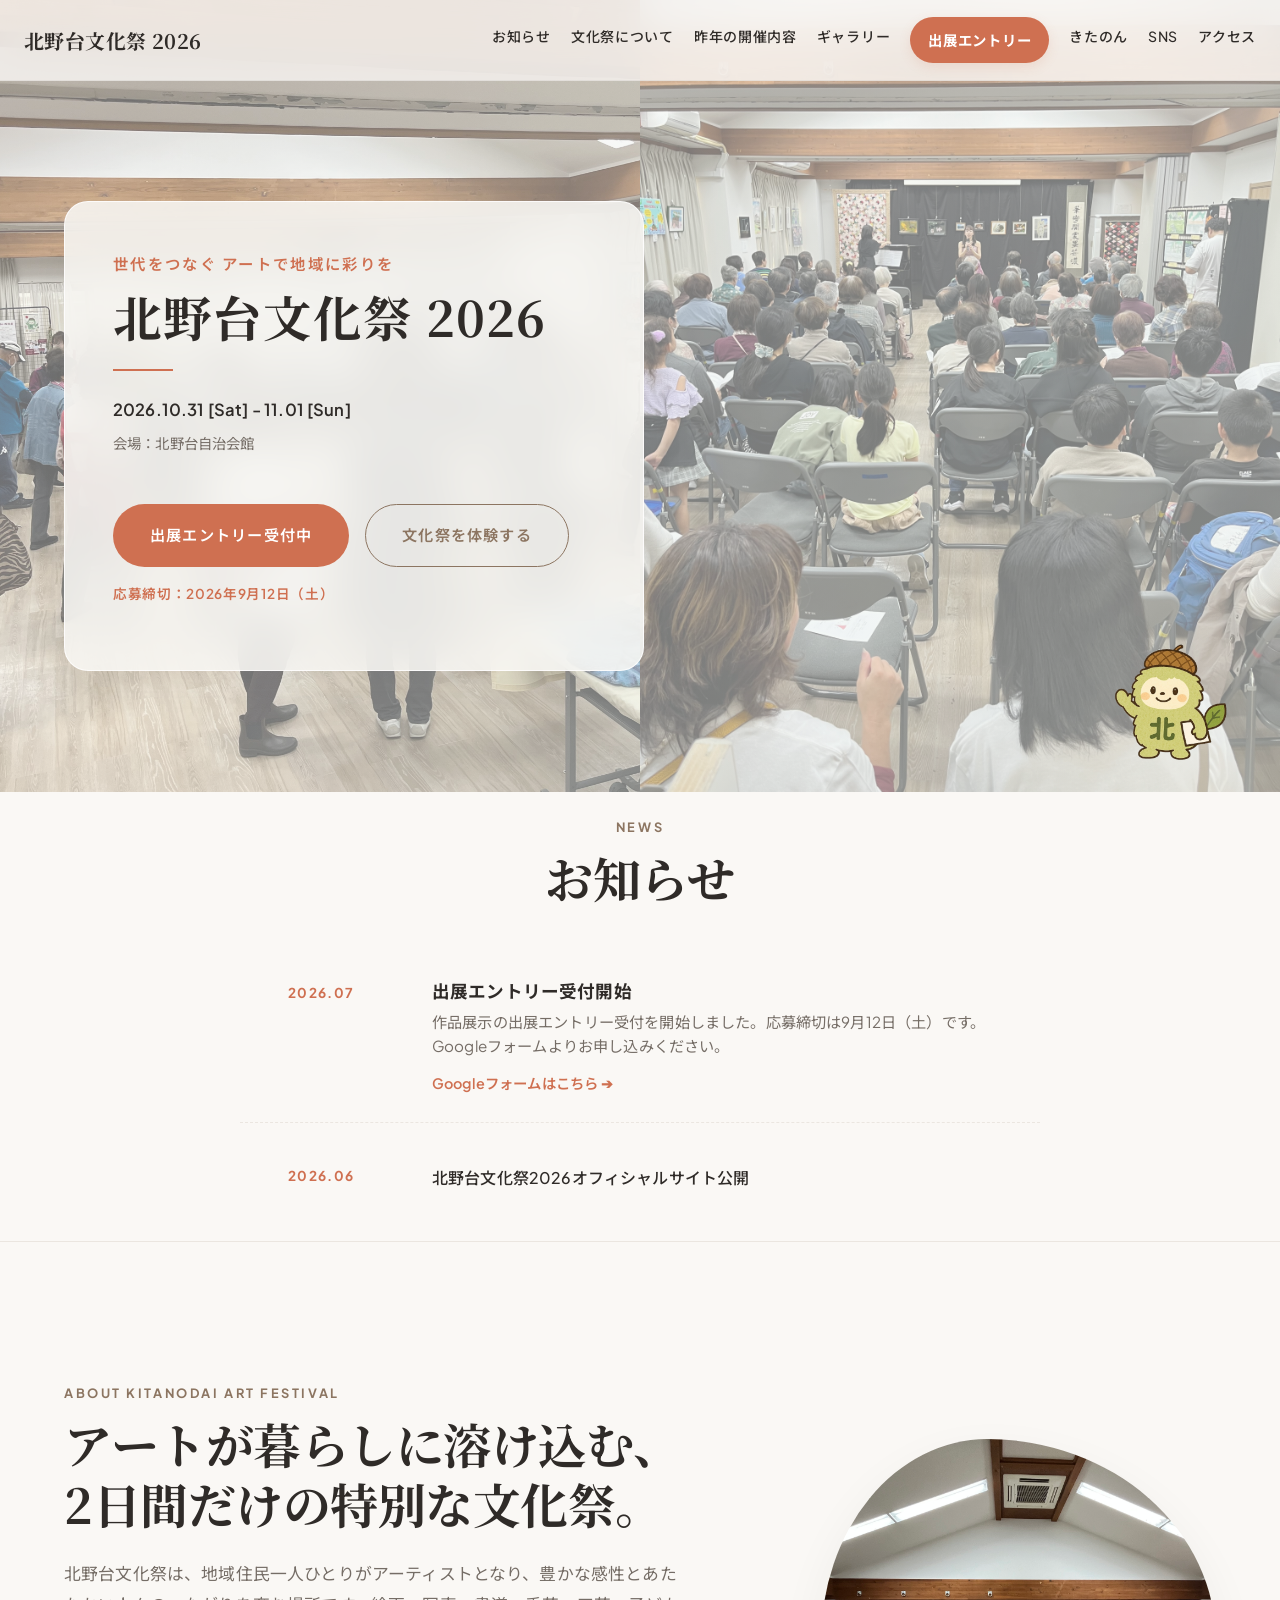
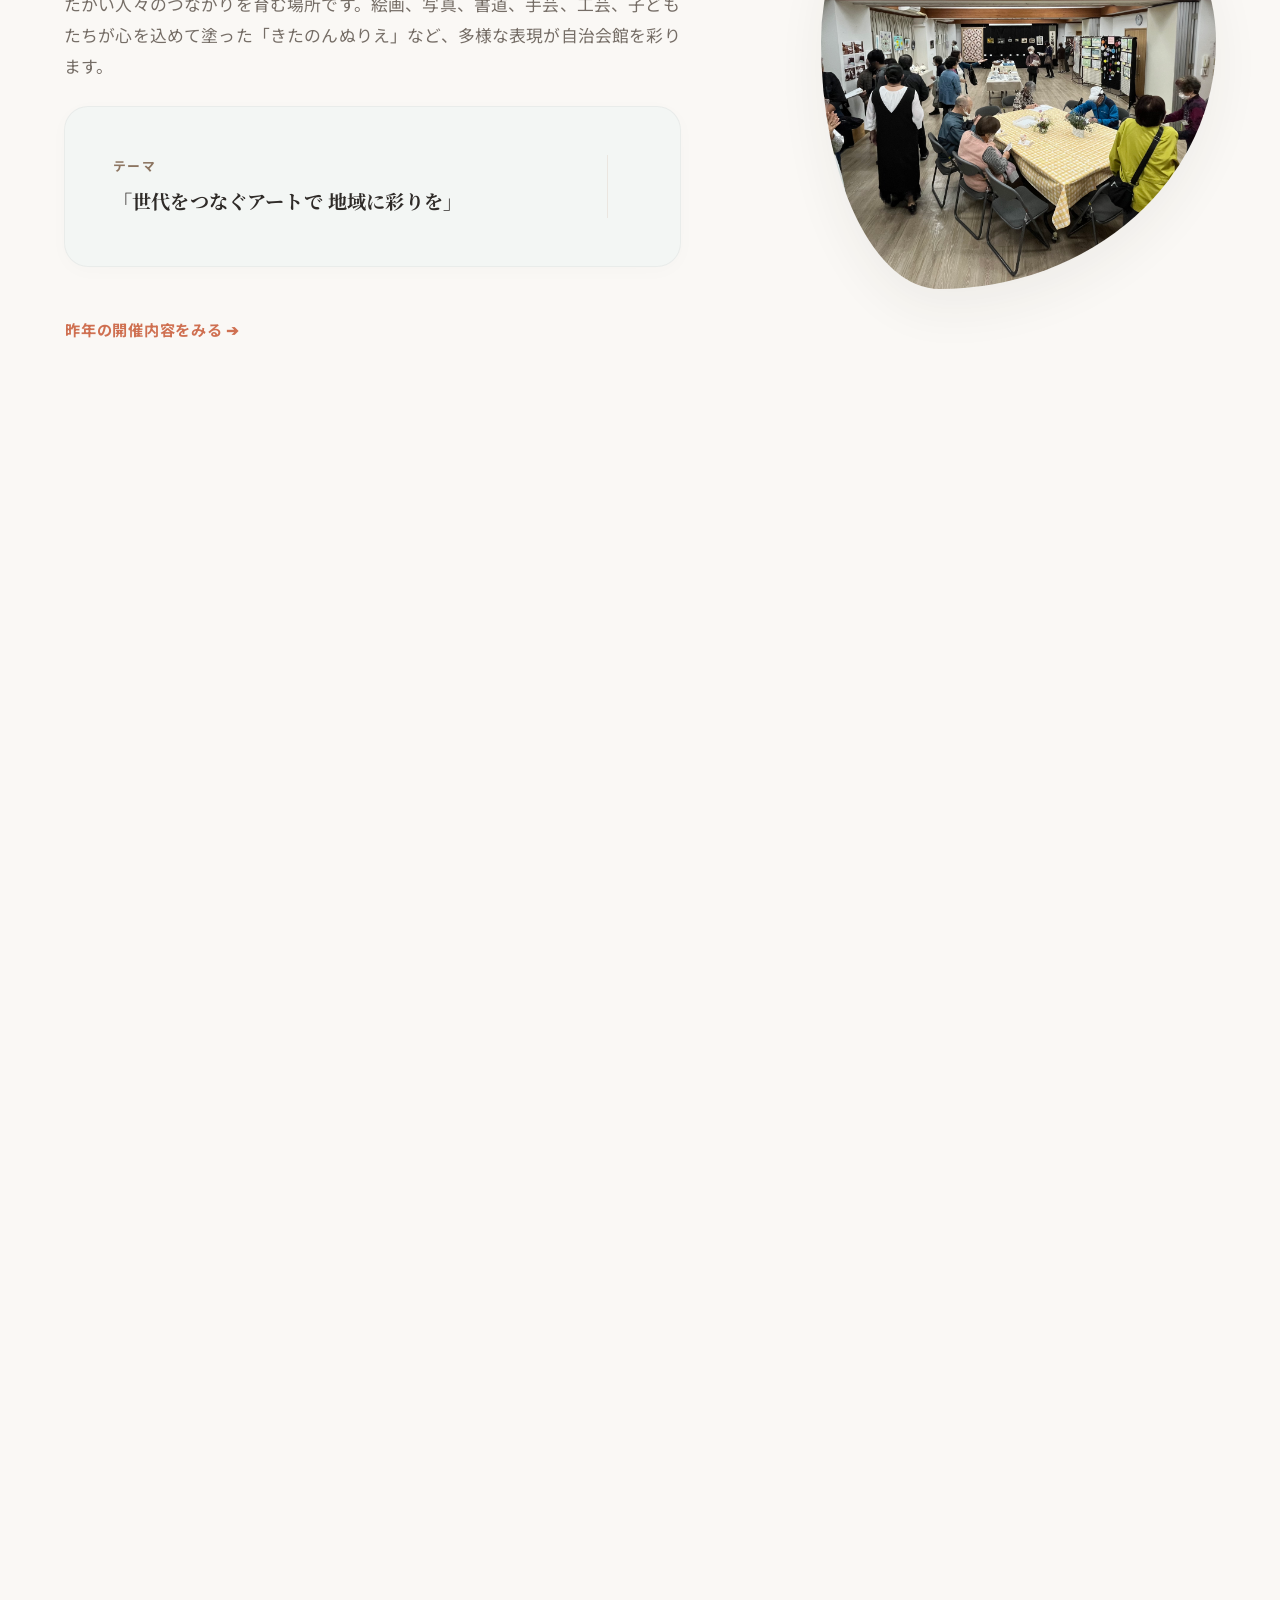
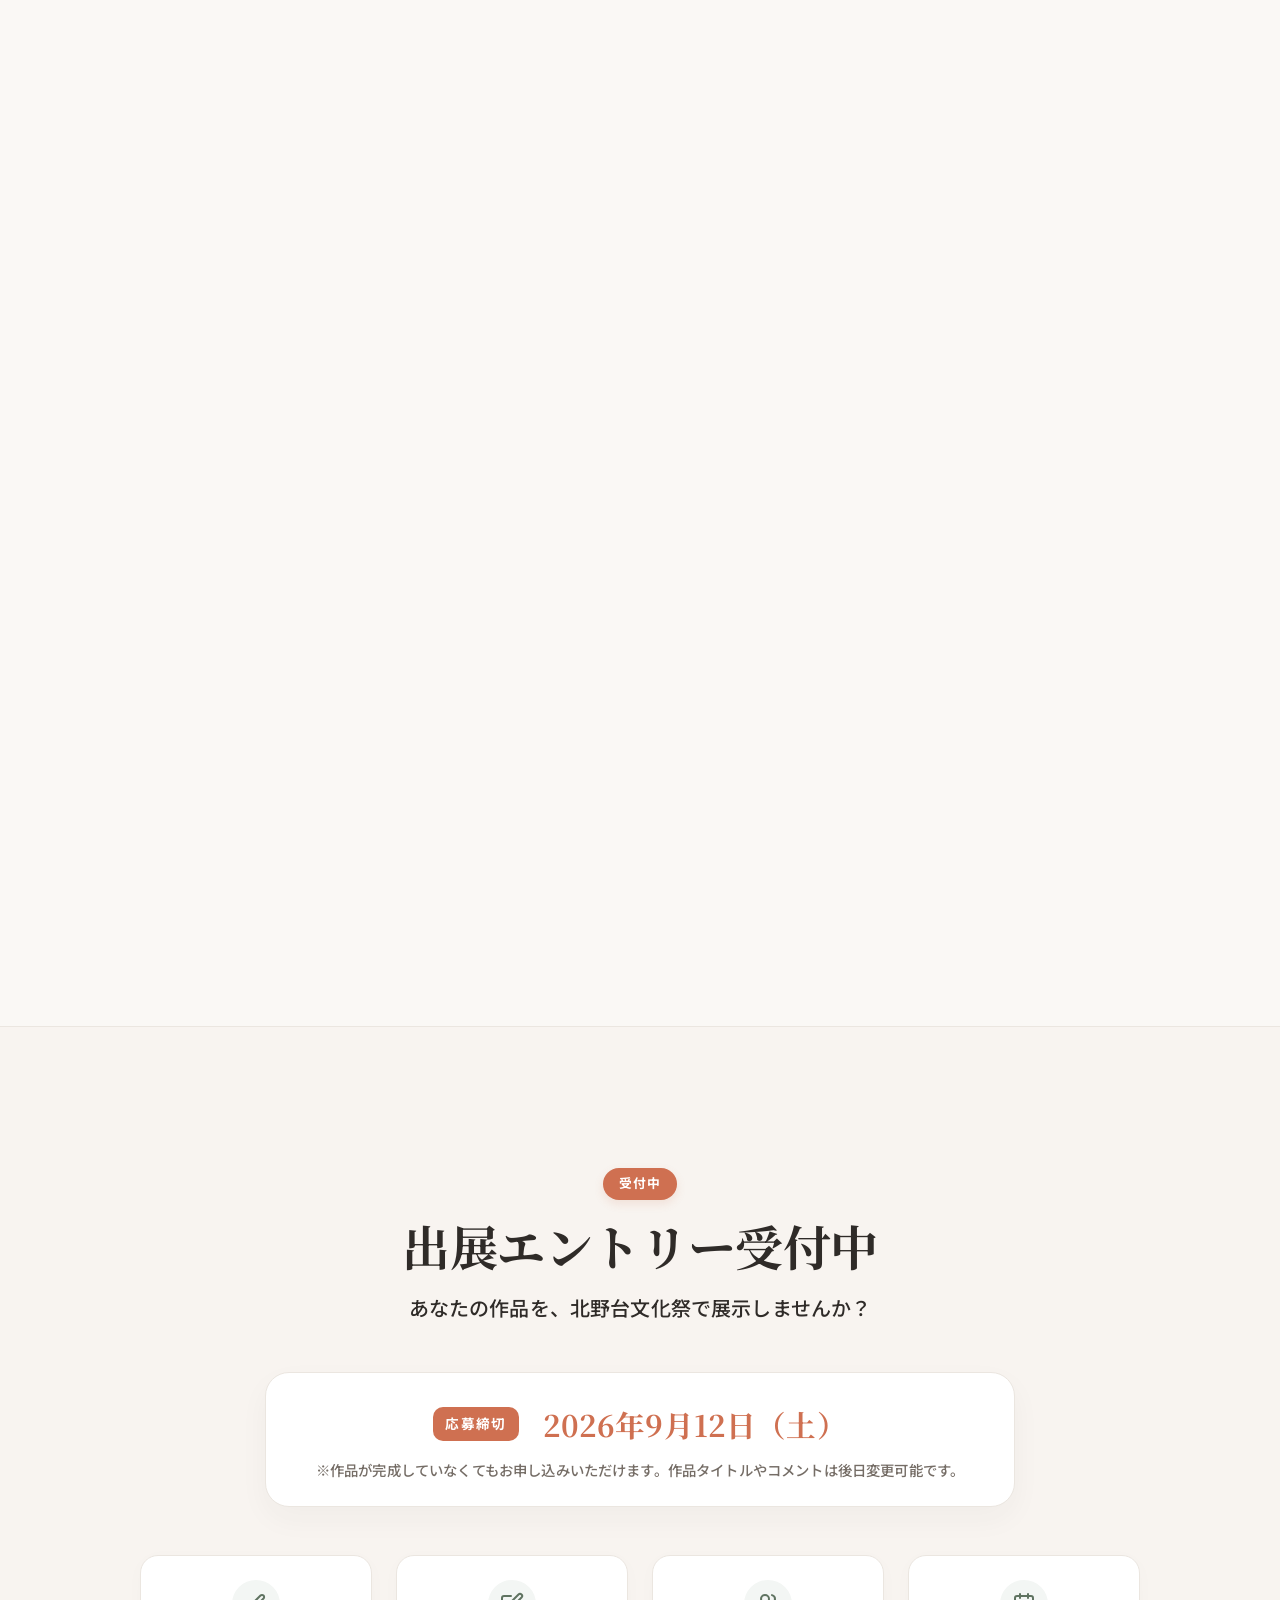
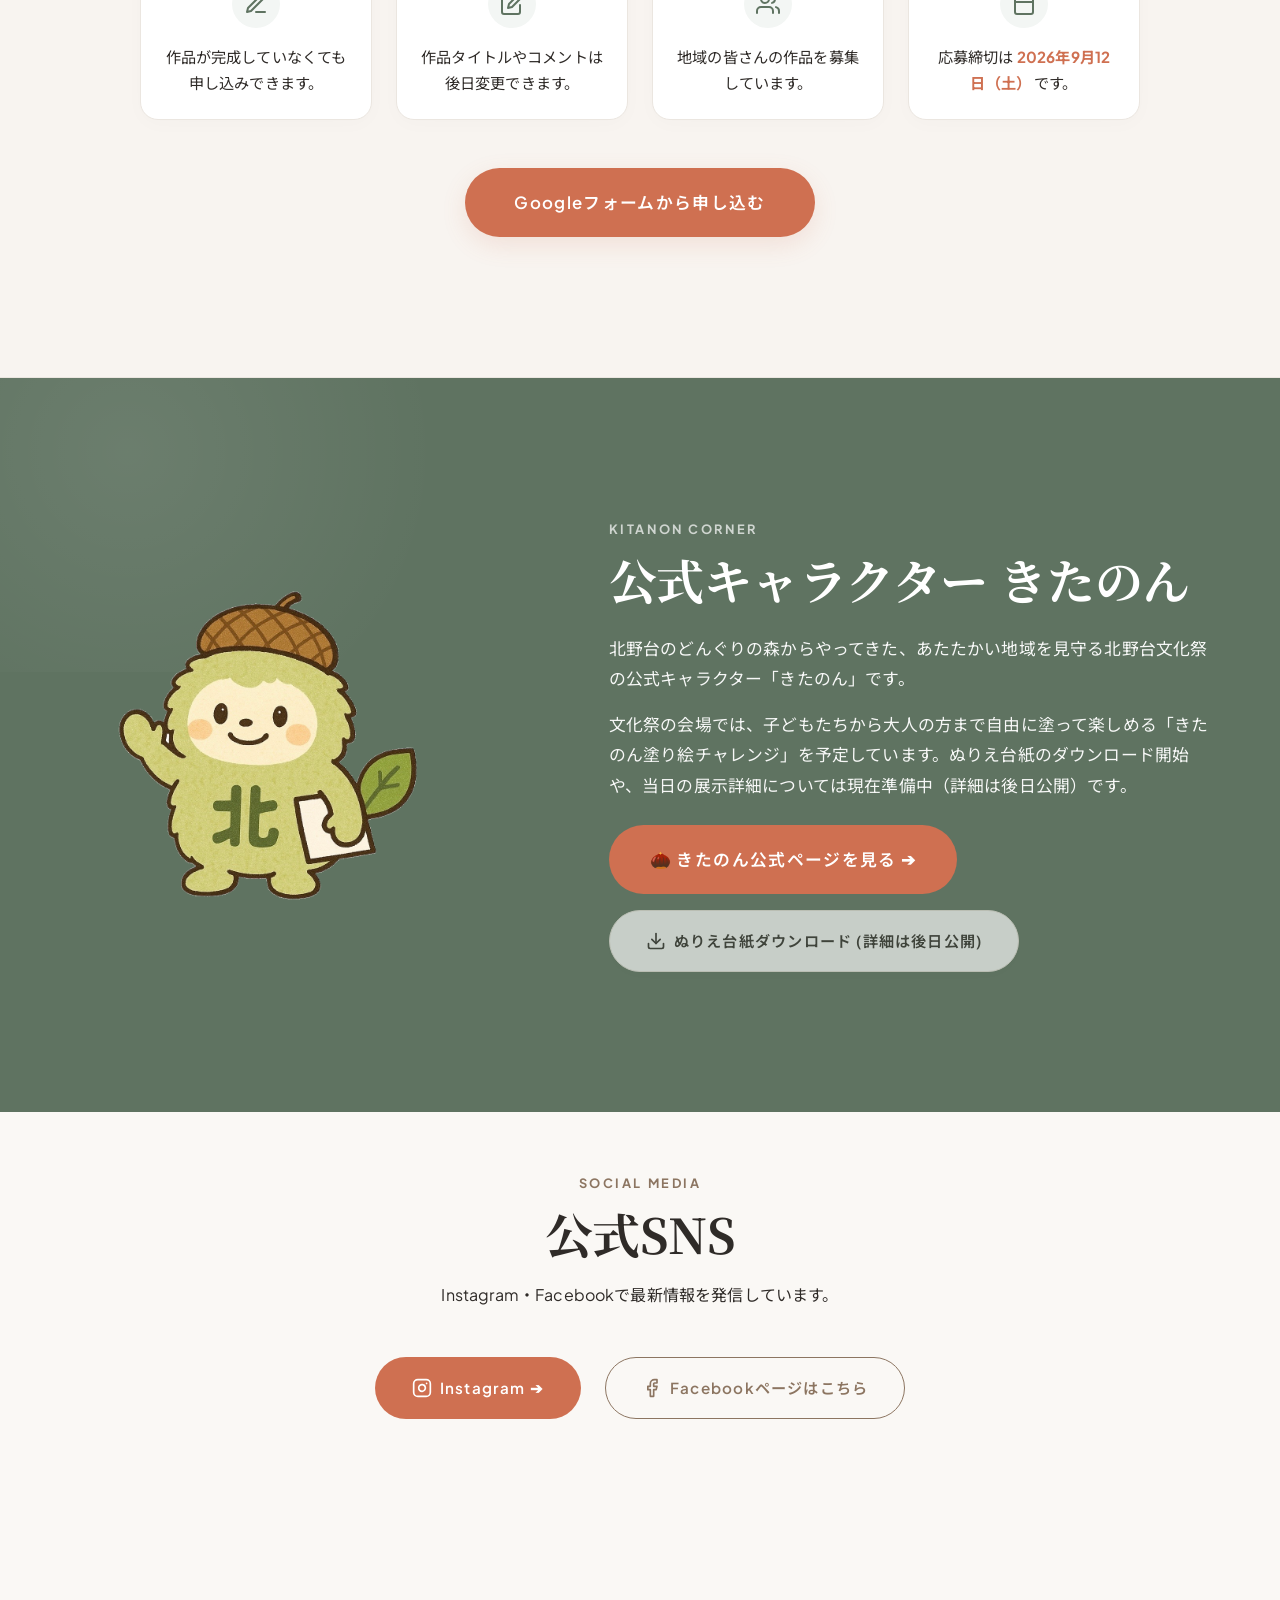
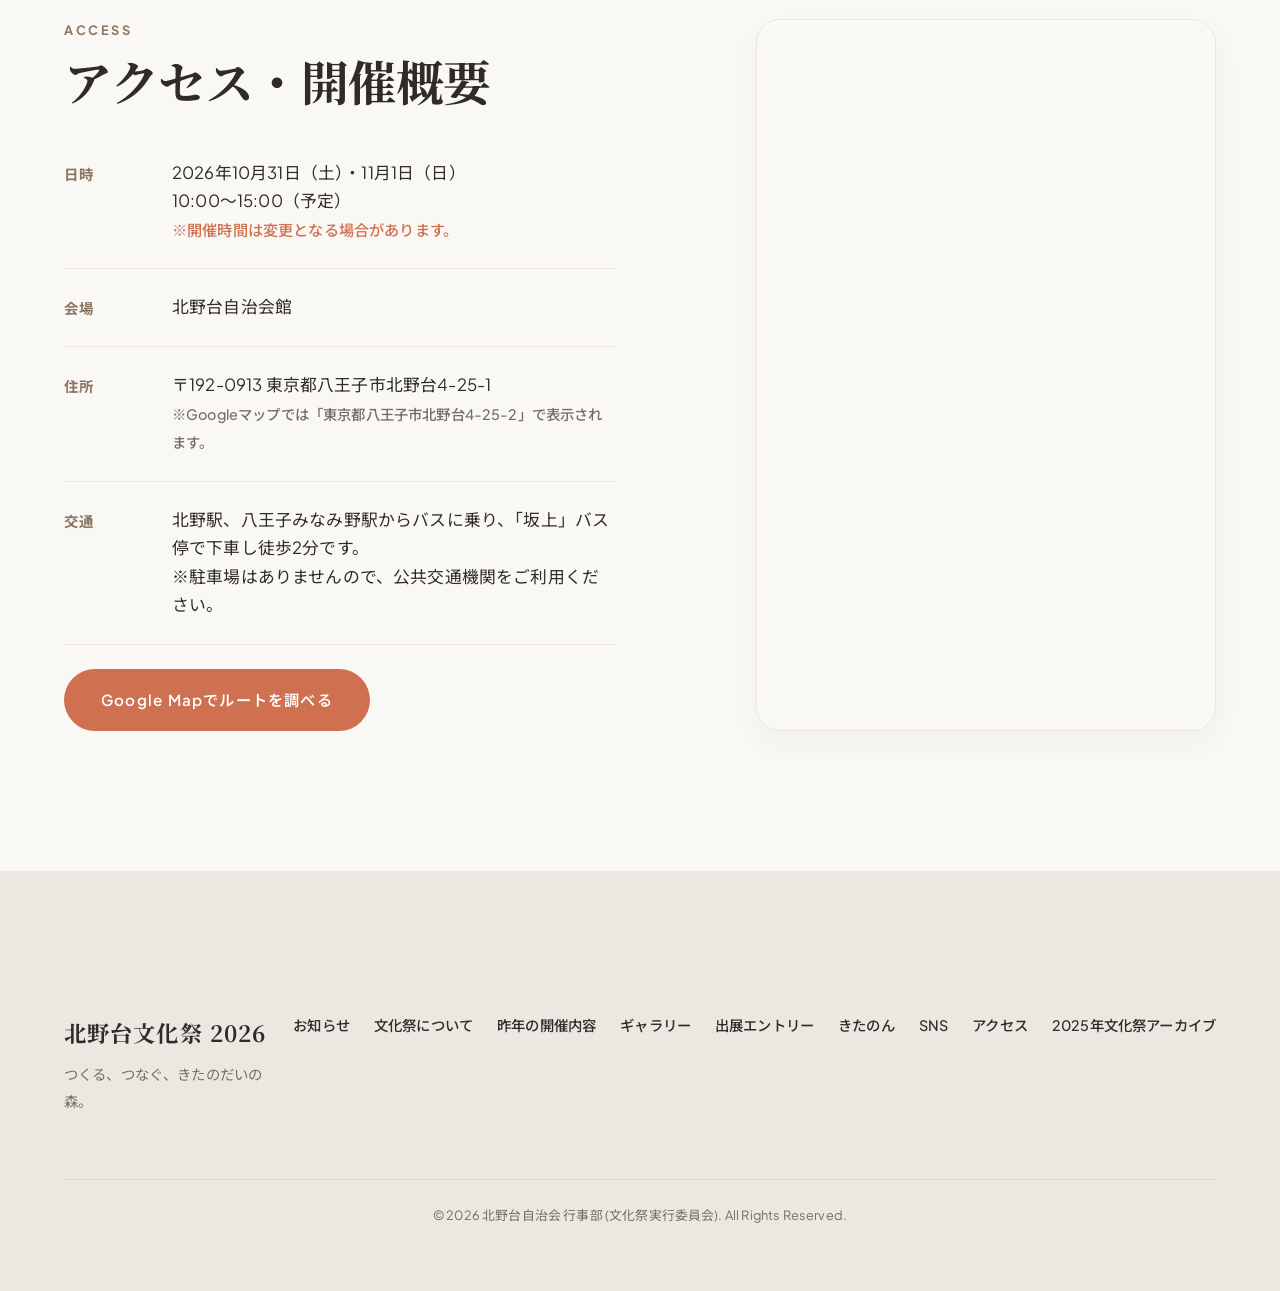
==== commit 6bead056: "Add files via upload" ====
--- a/index.html
+++ b/index.html
@@ -369,12 +369,12 @@
           </div>
           <div class="kitanon-content">
             <span class="section-tag-light">Kitanon Corner</span>
-            <h2>案内役 きたのん</h2>
-            <p>北野台のどんぐりの森からやってきた、あたたかい地域を見守るマスコットキャラクター「きたのん」です。</p>
+            <h2>公式キャラクター きたのん</h2>
+            <p>北野台のどんぐりの森からやってきた、あたたかい地域を見守る北野台文化祭の公式キャラクター「きたのん」です。</p>
             <p>文化祭の会場では、子どもたちから大人の方まで自由に塗って楽しめる「きたのん塗り絵チャレンジ」を予定しています。ぬりえ台紙のダウンロード開始や、当日の展示詳細については現在準備中（詳細は後日公開）です。</p>
             <div class="kitanon-action" style="display: flex; gap: var(--spacing-sm); flex-wrap: wrap;">
-              <a href="kitanon/" class="btn btn-white" id="moreKitanonCta">
-                🌰 もっときたのんを知る
+              <a href="kitanon/" class="btn btn-primary btn-kitanon-cta" id="moreKitanonCta">
+                🌰 きたのん公式ページを見る ➔
               </a>
               <a href="#" class="btn btn-white disabled-btn" id="downloadCta" style="opacity: 0.65; cursor: not-allowed; pointer-events: none;">
                 <svg width="20" height="20" viewBox="0 0 24 24" fill="none" stroke="currentColor" stroke-width="2" stroke-linecap="round" stroke-linejoin="round" class="btn-icon"><path d="M21 15v4a2 2 0 0 1-2 2H5a2 2 0 0 1-2-2v-4"></path><polyline points="7 10 12 15 17 10"></polyline><line x1="12" y1="15" x2="12" y2="3"></line></svg>
--- a/index.css
+++ b/index.css
@@ -207,6 +207,11 @@
   box-shadow: 0 12px 28px rgba(47, 43, 40, 0.08);
 }
 
+.btn-kitanon-cta {
+  font-size: 1.05rem;
+  padding: 18px 40px;
+}
+
 .btn-link {
   padding: 0;
   font-weight: 700;
@@ -275,10 +280,13 @@
   display: flex;
   align-items: center;
   justify-content: space-between;
-  height: 80px; /* Slightly taller header */
+  min-height: 80px;
+  height: auto;
   max-width: 1400px;
   margin: 0 auto;
-  padding: 0 var(--spacing-md);
+  padding: 10px var(--spacing-md);
+  flex-wrap: wrap;
+  gap: 10px;
 }
 
 .logo {
@@ -416,7 +424,7 @@
   transform: translateY(-2px);
 }
 
-@media (min-width: 1024px) {
+@media (min-width: 1150px) {
   .nav-toggle {
     display: none;
   }
@@ -430,11 +438,13 @@
     box-shadow: none;
     align-items: center;
     visibility: visible;
+    transform: none; /* Reset transform on PC screens */
   }
   .nav-list {
     flex-direction: row;
-    gap: 18px; /* Default gap between 18px and 24px */
+    gap: 16px; /* Slightly tighter gap to fit better */
     align-items: center;
+    flex-wrap: wrap; /* Safe wrapping for zoomed layouts */
   }
   .nav-link {
     font-family: var(--font-sans);
@@ -443,7 +453,7 @@
     padding: 0;
     letter-spacing: 0.05em;
     white-space: nowrap; /* Prevent line wrapping on PC */
-    font-size: 0.85rem; /* Default compact font size for narrower PC screens (1024px) */
+    font-size: 0.85rem; /* Default compact font size for narrower PC screens */
   }
   .nav-link::after {
     content: '';
@@ -459,7 +469,7 @@
   }
 
   .logo-text {
-    font-size: 1.15rem !important; /* Slightly smaller logo text for 1024px */
+    font-size: 1.15rem !important; /* Slightly smaller logo text */
   }
 
   .nav-link.nav-cta {
@@ -2235,15 +2245,17 @@
   height: 240px;
   overflow: hidden;
   position: relative;
-  background-color: var(--main-color-light);
+  background-color: #FFFFFF; /* Seamless white background for goods images */
+  border-bottom: 1px solid var(--border-color);
 }
 
 .goods-card-img {
   width: 100%;
   height: 100%;
-  object-fit: cover;
+  object-fit: contain; /* Prevent cropping and preserve scale */
   transition: var(--transition-base);
   border-radius: 0;
+  padding: var(--spacing-md); /* Clear spacing around product images */
 }
 
 .goods-card-body {
@@ -2289,3 +2301,12 @@
   }
 }
 
+/* Trademark Notice */
+.trademark-notice {
+  text-align: center;
+  margin-top: var(--spacing-lg);
+  font-size: 0.8rem;
+  color: var(--text-muted);
+  opacity: 0.85;
+}
+
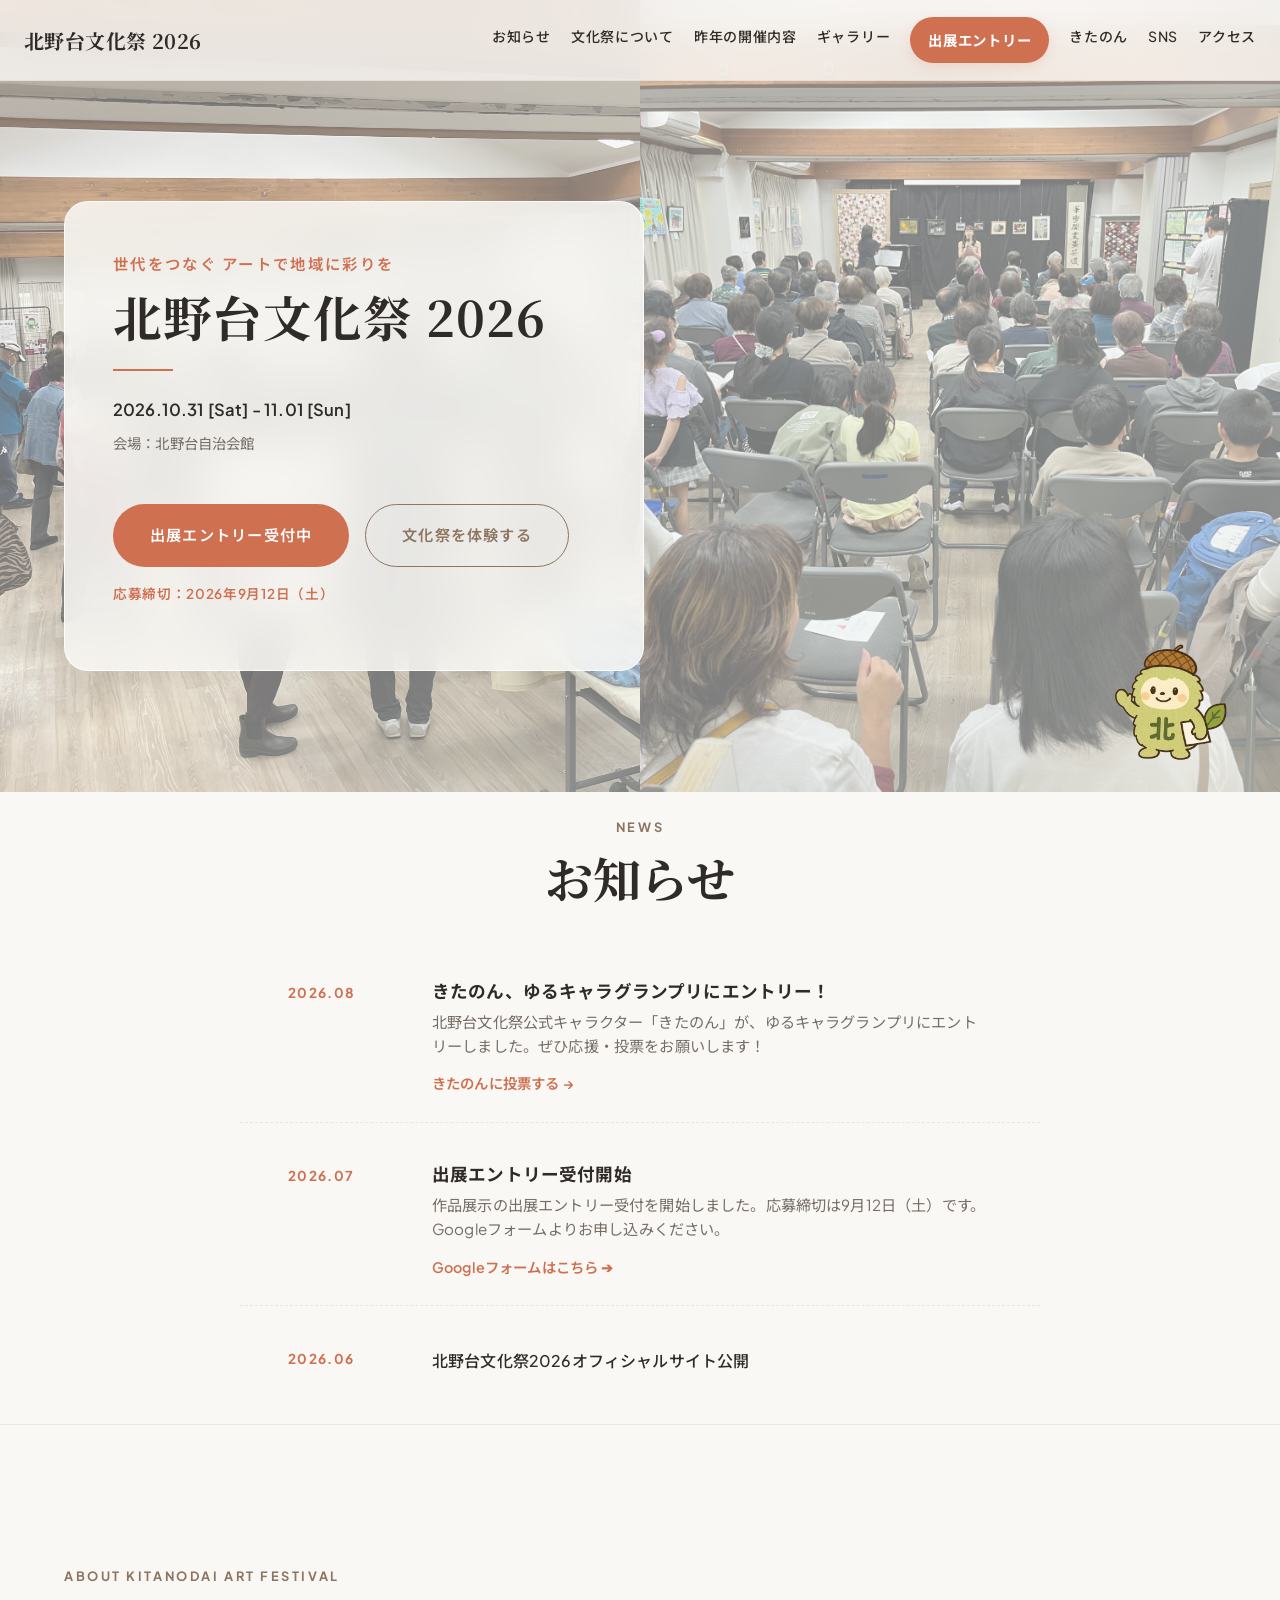
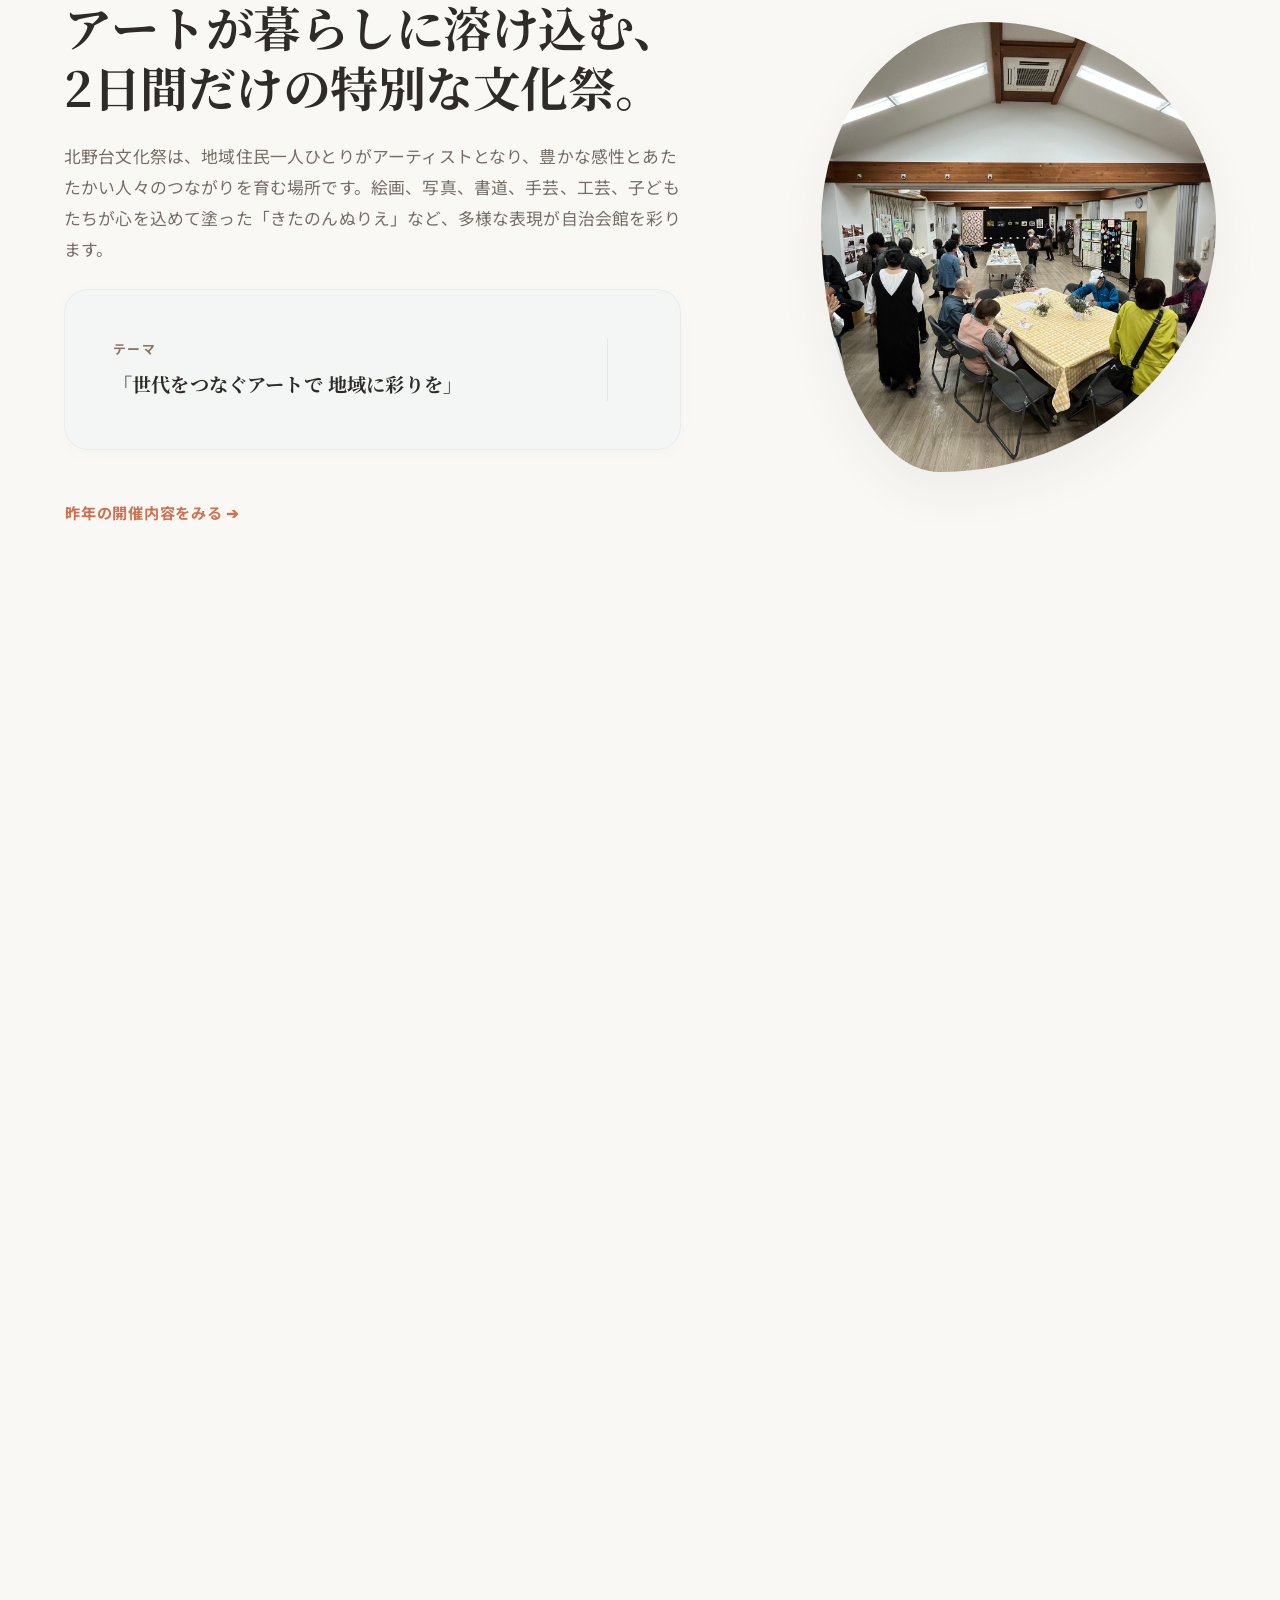
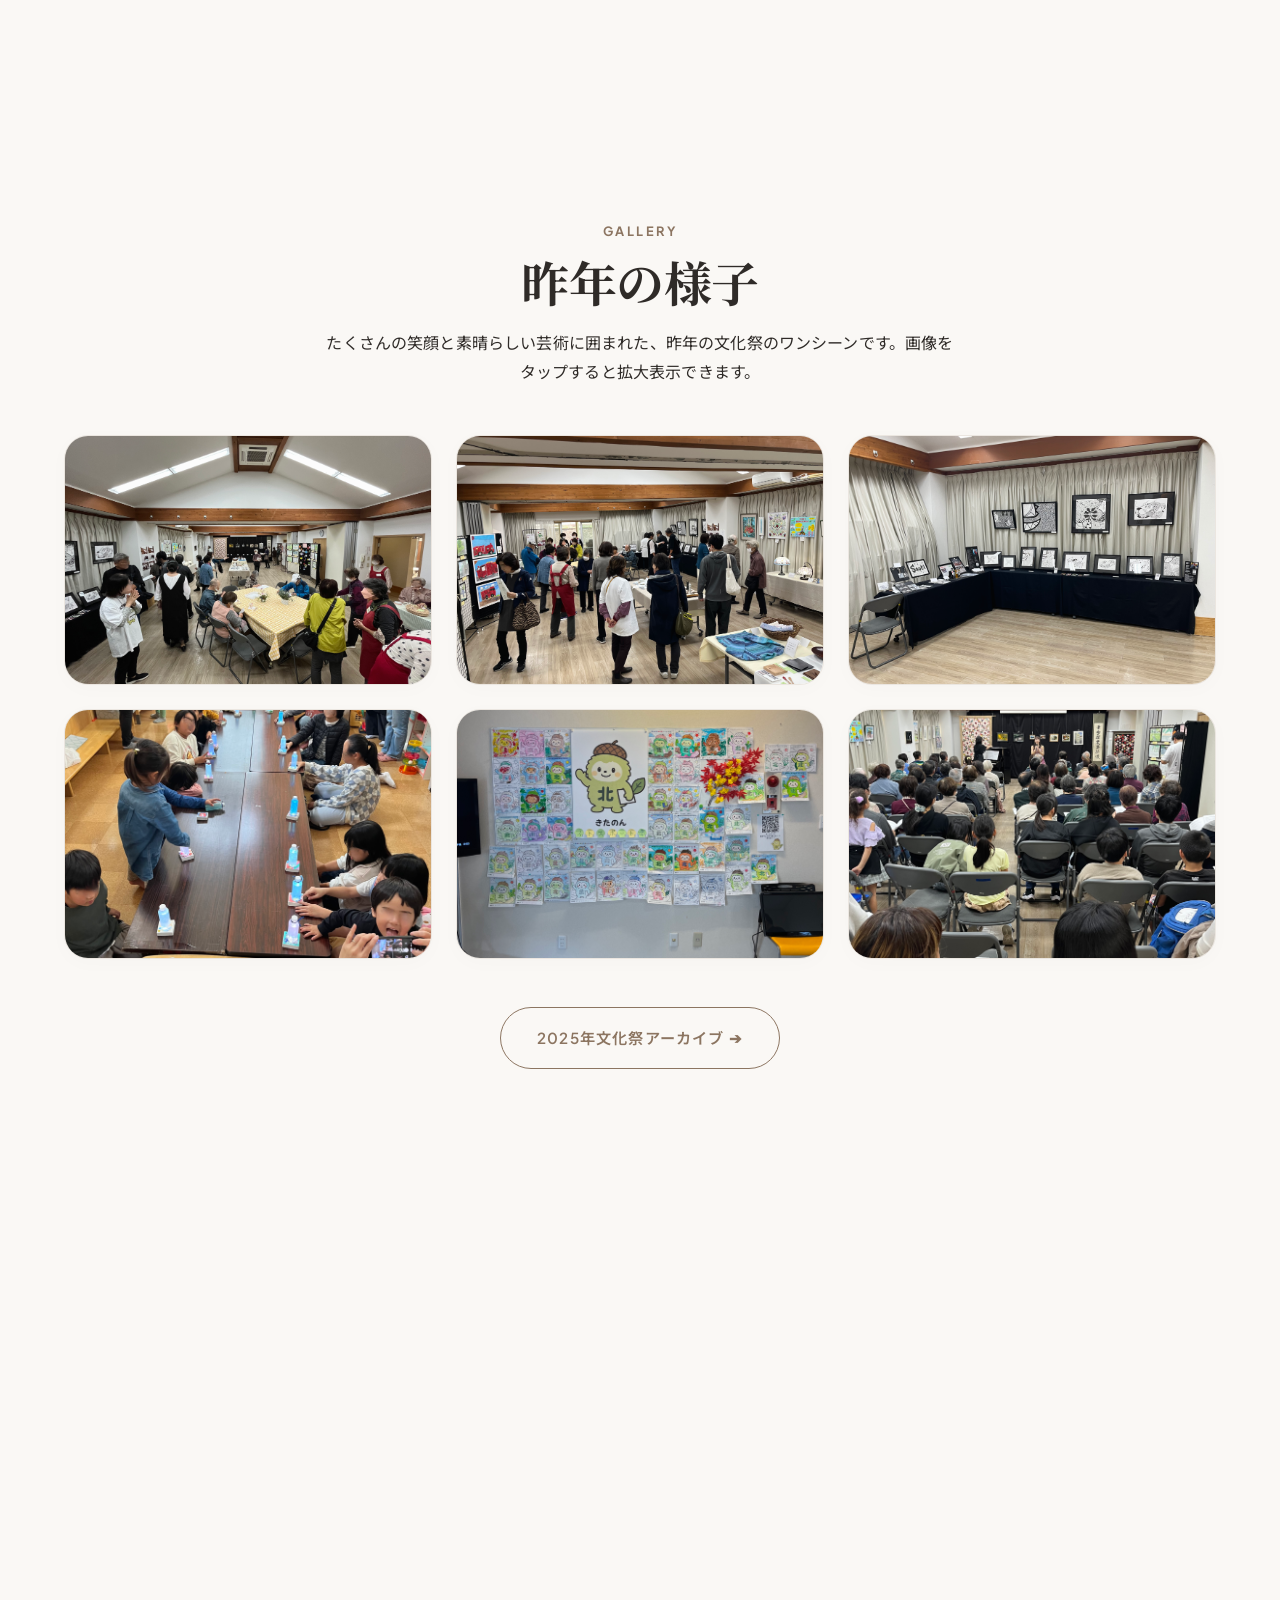
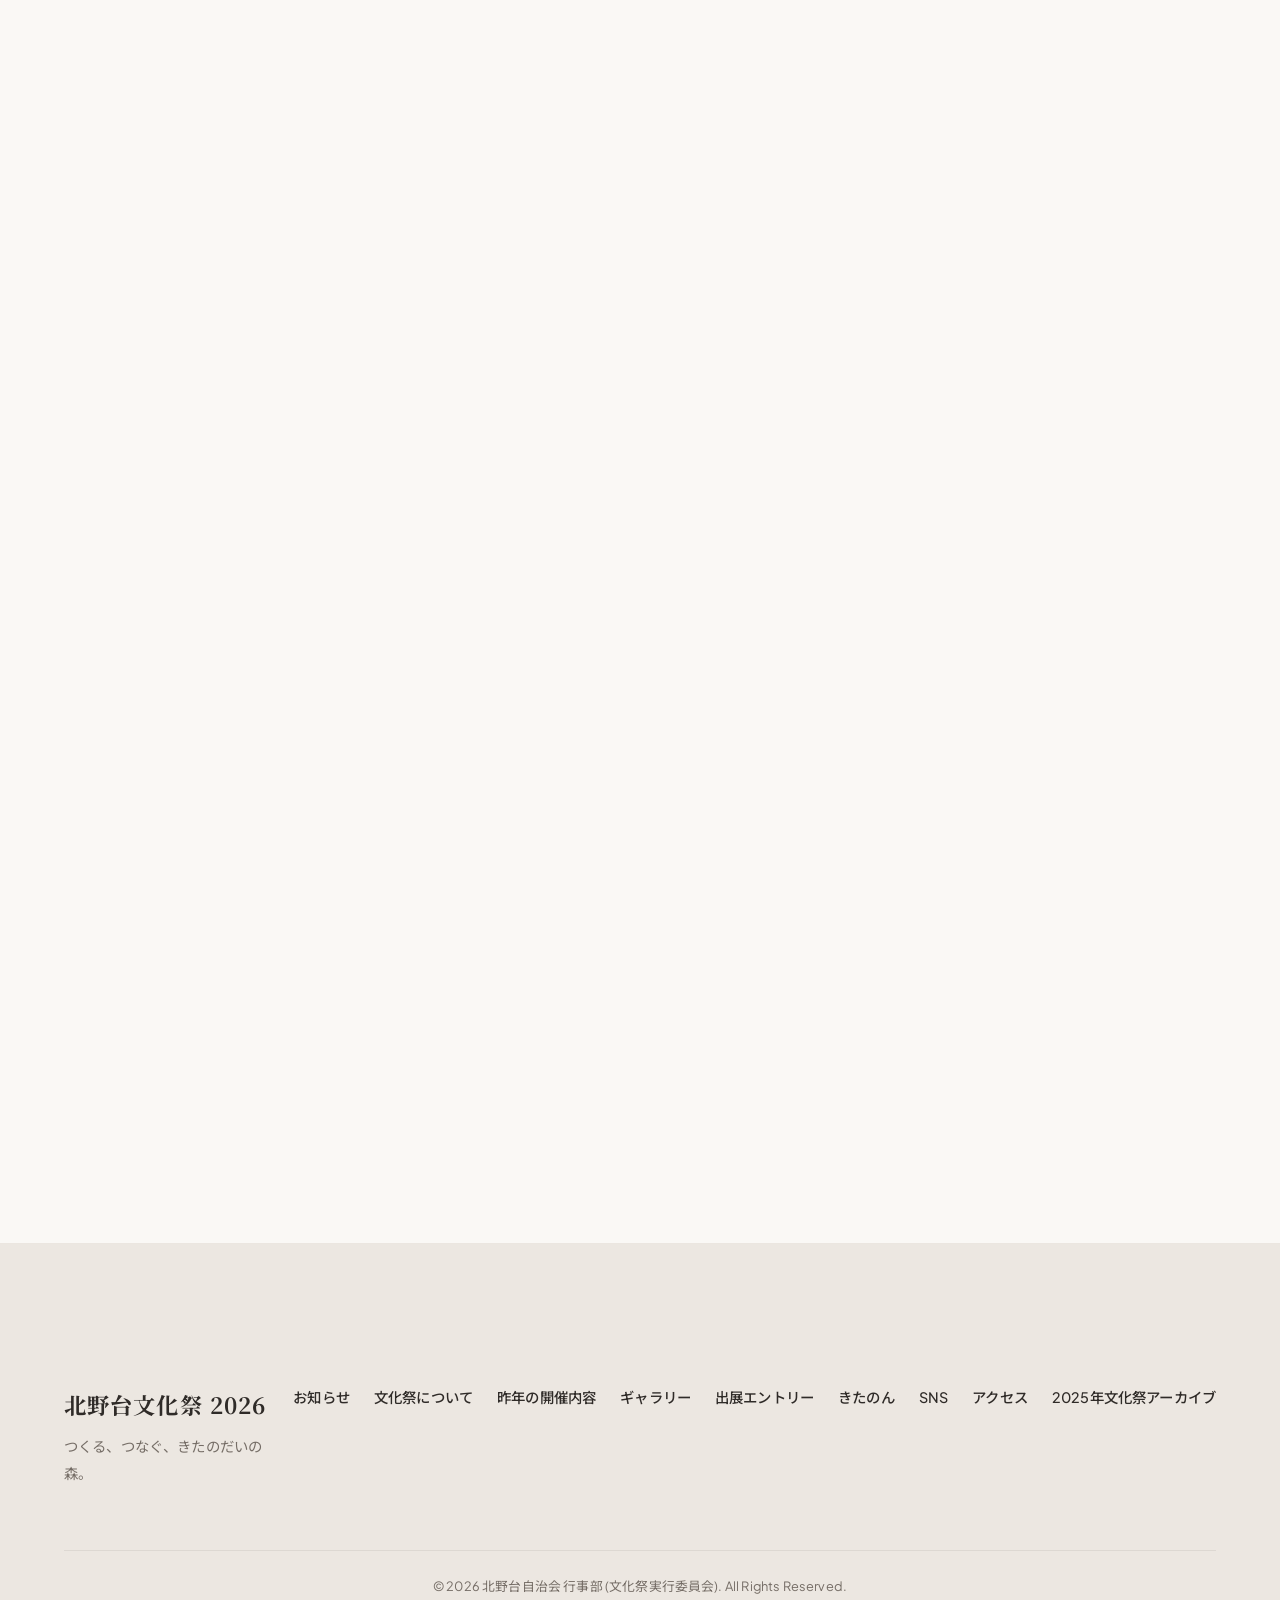
==== commit 787d7468: "Add files via upload" ====
--- a/index.html
+++ b/index.html
@@ -158,6 +158,15 @@
           <h2>お知らせ</h2>
         </div>
         <div class="news-list">
+          <!-- ゆるキャラグランプリエントリー -->
+          <div class="news-item">
+            <span class="news-date">2026.08</span>
+            <div class="news-content">
+              <h3 class="news-item-title">きたのん、ゆるキャラグランプリにエントリー！</h3>
+              <p class="news-item-body">北野台文化祭公式キャラクター「きたのん」が、ゆるキャラグランプリにエントリーしました。ぜひ応援・投票をお願いします！</p>
+              <a href="https://yurugp.jp/characters/4654" target="_blank" rel="noopener noreferrer" class="news-link-btn" aria-label="きたのんに投票する（新しいタブで開きます）">きたのんに投票する →</a>
+            </div>
+          </div>
           <!-- 出展エントリー案内 -->
           <div class="news-item">
             <span class="news-date">2026.07</span>
@@ -372,6 +381,20 @@
             <h2>公式キャラクター きたのん</h2>
             <p>北野台のどんぐりの森からやってきた、あたたかい地域を見守る北野台文化祭の公式キャラクター「きたのん」です。</p>
             <p>文化祭の会場では、子どもたちから大人の方まで自由に塗って楽しめる「きたのん塗り絵チャレンジ」を予定しています。ぬりえ台紙のダウンロード開始や、当日の展示詳細については現在準備中（詳細は後日公開）です。</p>
+
+            <!-- ゆるキャラグランプリエントリー案内 -->
+            <div class="kitanon-yurugp-compact">
+              <div class="yurugp-compact-icon">🏆</div>
+              <div class="yurugp-compact-body">
+                <h4 class="yurugp-compact-title">きたのん、ゆるキャラグランプリにエントリー中！</h4>
+                <p class="yurugp-compact-text">北野台の地域キャラクター「きたのん」が、ゆるキャラグランプリにエントリーしています。ぜひ応援・投票をお願いします！</p>
+                <a href="https://yurugp.jp/characters/4654" target="_blank" rel="noopener noreferrer" class="yurugp-compact-btn">
+                  きたのんに投票する
+                  <svg width="14" height="14" viewBox="0 0 24 24" fill="none" stroke="currentColor" stroke-width="2" stroke-linecap="round" stroke-linejoin="round"><path d="M18 13v6a2 2 0 0 1-2 2H5a2 2 0 0 1-2-2V8a2 2 0 0 1 2-2h6"></path><polyline points="15 3 21 3 21 9"></polyline><line x1="10" y1="14" x2="21" y2="3"></line></svg>
+                </a>
+              </div>
+            </div>
+
             <div class="kitanon-action" style="display: flex; gap: var(--spacing-sm); flex-wrap: wrap;">
               <a href="kitanon/" class="btn btn-primary btn-kitanon-cta" id="moreKitanonCta">
                 🌰 きたのん公式ページを見る ➔
--- a/index.css
+++ b/index.css
@@ -2011,6 +2011,12 @@
   padding: var(--spacing-md) var(--spacing-lg);
   box-shadow: var(--shadow-sm);
   transition: var(--transition-base);
+  display: flex;
+  flex-direction: column;
+}
+
+.profile-card-valign {
+  justify-content: center;
 }
 
 .profile-card-header {
@@ -2039,6 +2045,14 @@
   color: var(--text-color);
 }
 
+.profile-card-text {
+  font-size: clamp(0.95rem, 2.8vw, 1.05rem);
+  font-weight: 500;
+  line-height: 1.6;
+  color: var(--text-color);
+  margin-top: var(--spacing-xs);
+}
+
 .profile-hobbies-list {
   list-style: none;
   padding: 0;
@@ -2046,10 +2060,11 @@
 }
 
 .profile-hobbies-list li {
-  font-size: clamp(1.05rem, 3vw, 1.25rem);
-  font-weight: 700;
-  color: var(--text-color);
-  margin-bottom: 4px;
+  font-size: clamp(0.95rem, 2.5vw, 1.05rem);
+  font-weight: 500;
+  line-height: 1.6;
+  color: var(--text-color);
+  margin-bottom: 8px; /* var(--spacing-xs) spacing for readability */
 }
 
 .profile-hobbies-list li:last-child {
@@ -2286,7 +2301,7 @@
 
 @media (min-width: 768px) {
   .goods-card-grid {
-    grid-template-columns: repeat(3, 1fr);
+    grid-template-columns: repeat(2, 1fr);
     gap: var(--spacing-lg);
   }
   .goods-card-image-wrapper {
@@ -2298,6 +2313,12 @@
   }
   .goods-card:hover .goods-card-img {
     transform: scale(1.05);
+  }
+}
+
+@media (min-width: 1024px) {
+  .goods-card-grid {
+    grid-template-columns: repeat(4, 1fr);
   }
 }
 
@@ -2310,3 +2331,177 @@
   opacity: 0.85;
 }
 
+/* ==========================================================================
+   Yuru-chara Grand Prix Section
+   ========================================================================== */
+.kitanon-yurugp-compact {
+  display: flex;
+  gap: var(--spacing-sm);
+  background-color: var(--main-color-light);
+  border: 1px solid var(--border-color);
+  border-radius: var(--radius-md);
+  padding: var(--spacing-sm);
+  margin-top: var(--spacing-md);
+  margin-bottom: var(--spacing-md);
+}
+
+.yurugp-compact-icon {
+  font-size: 1.8rem;
+  line-height: 1;
+  display: flex;
+  align-items: center;
+}
+
+.yurugp-compact-body {
+  display: flex;
+  flex-direction: column;
+  gap: 4px;
+}
+
+.kitanon-content .yurugp-compact-title {
+  font-family: var(--font-sans);
+  font-size: 0.95rem;
+  font-weight: 700;
+  color: var(--text-color);
+}
+
+.kitanon-content .yurugp-compact-text {
+  font-size: 0.85rem;
+  color: var(--text-muted);
+  line-height: 1.5;
+  margin: 0;
+}
+
+.yurugp-compact-btn {
+  font-size: 0.9rem;
+  font-weight: 700;
+  color: #FFFFFF !important;
+  background-color: var(--accent-color);
+  border-radius: var(--radius-full);
+  padding: 12px 24px;
+  min-height: 44px;
+  text-decoration: none;
+  display: inline-flex;
+  align-items: center;
+  justify-content: center;
+  gap: 8px;
+  margin-top: 12px;
+  width: fit-content;
+  transition: var(--transition-base);
+  box-shadow: var(--shadow-sm);
+}
+
+.yurugp-compact-btn:hover {
+  background-color: var(--accent-color-hover);
+  transform: translateY(-2px);
+  box-shadow: var(--shadow-md);
+}
+
+.yurugp-compact-btn svg {
+  transition: transform 0.3s ease;
+}
+
+.yurugp-compact-btn:hover svg {
+  transform: translate(2px, -2px);
+}
+
+@media (max-width: 480px) {
+  .yurugp-compact-btn {
+    width: 100%;
+  }
+}
+
+.kitanon-yurugp-section {
+  padding-top: clamp(60px, 8vw, 80px);
+  padding-bottom: clamp(60px, 8vw, 80px);
+  background-color: var(--main-color-light);
+}
+
+.yurugp-card {
+  background-color: var(--card-bg);
+  border: 1.5px solid var(--border-color);
+  border-radius: var(--radius-lg);
+  box-shadow: var(--shadow-md);
+  overflow: hidden;
+}
+
+.yurugp-card-grid-layout {
+  display: grid;
+  grid-template-columns: 1fr;
+  align-items: center;
+}
+
+.yurugp-card-content {
+  padding: var(--spacing-md) var(--spacing-md);
+}
+
+.yurugp-card-content h2 {
+  font-family: var(--font-serif);
+  font-size: clamp(1.4rem, 4vw, 1.8rem);
+  color: var(--text-color);
+  margin-top: var(--spacing-xs);
+  margin-bottom: var(--spacing-sm);
+  line-height: 1.4;
+}
+
+.yurugp-description {
+  font-size: 1.05rem;
+  color: var(--text-muted);
+  line-height: 1.75;
+  margin-bottom: var(--spacing-md);
+}
+
+.yurugp-action-wrapper {
+  margin-top: var(--spacing-md);
+}
+
+.btn-yurugp-cta {
+  font-size: 1.1rem;
+  padding: 18px 44px;
+  width: 100%;
+  display: flex;
+  justify-content: center;
+  align-items: center;
+  gap: 8px;
+}
+
+.btn-icon-right {
+  margin-left: 4px;
+}
+
+.yurugp-card-image {
+  width: 100%;
+  max-height: 320px;
+  overflow: hidden;
+  background-color: #FFFFFF;
+  display: flex;
+  justify-content: center;
+  align-items: center;
+}
+
+.yurugp-card-image img {
+  width: 100%;
+  height: 100%;
+  object-fit: cover;
+}
+
+@media (min-width: 768px) {
+  .yurugp-card-grid-layout {
+    grid-template-columns: 1.2fr 0.8fr;
+  }
+  
+  .yurugp-card-content {
+    padding: var(--spacing-lg) var(--spacing-lg);
+  }
+  
+  .btn-yurugp-cta {
+    width: auto;
+    display: inline-flex;
+  }
+  
+  .yurugp-card-image {
+    max-height: none;
+    height: 100%;
+  }
+}
+
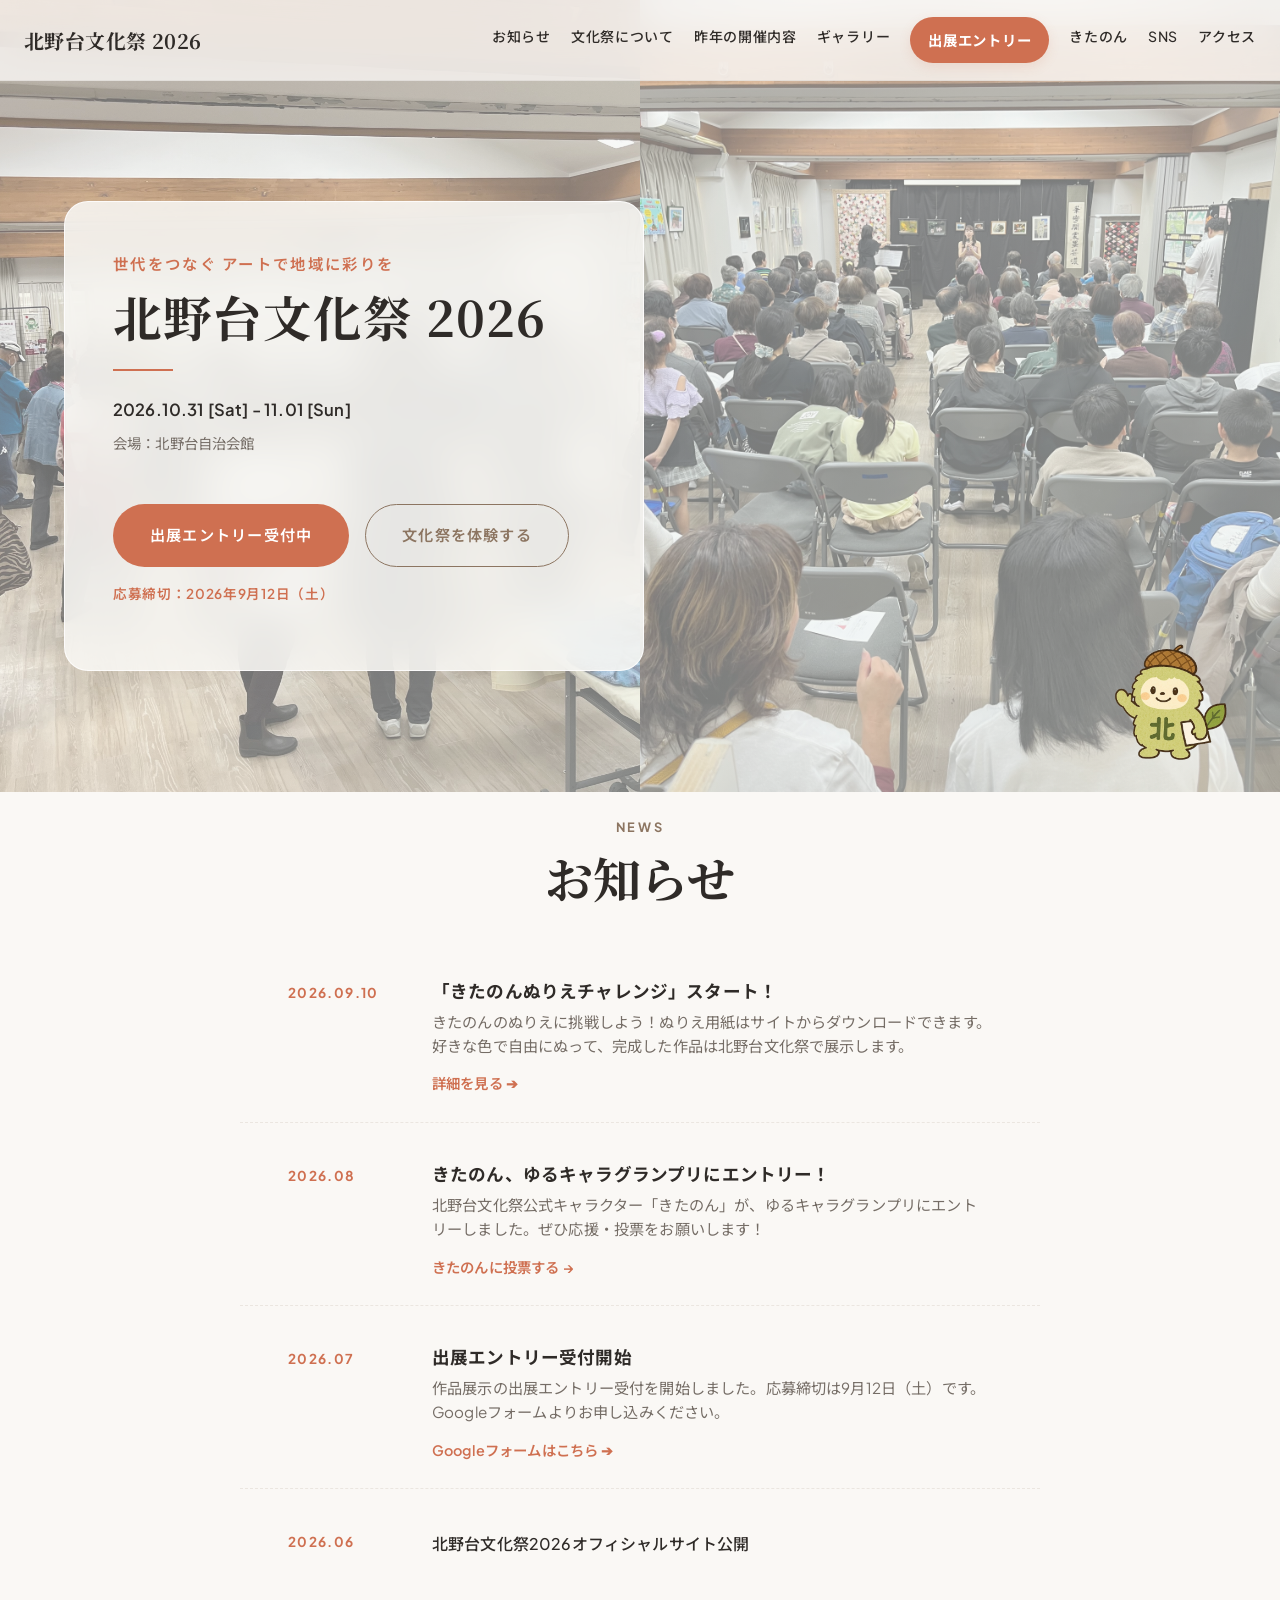
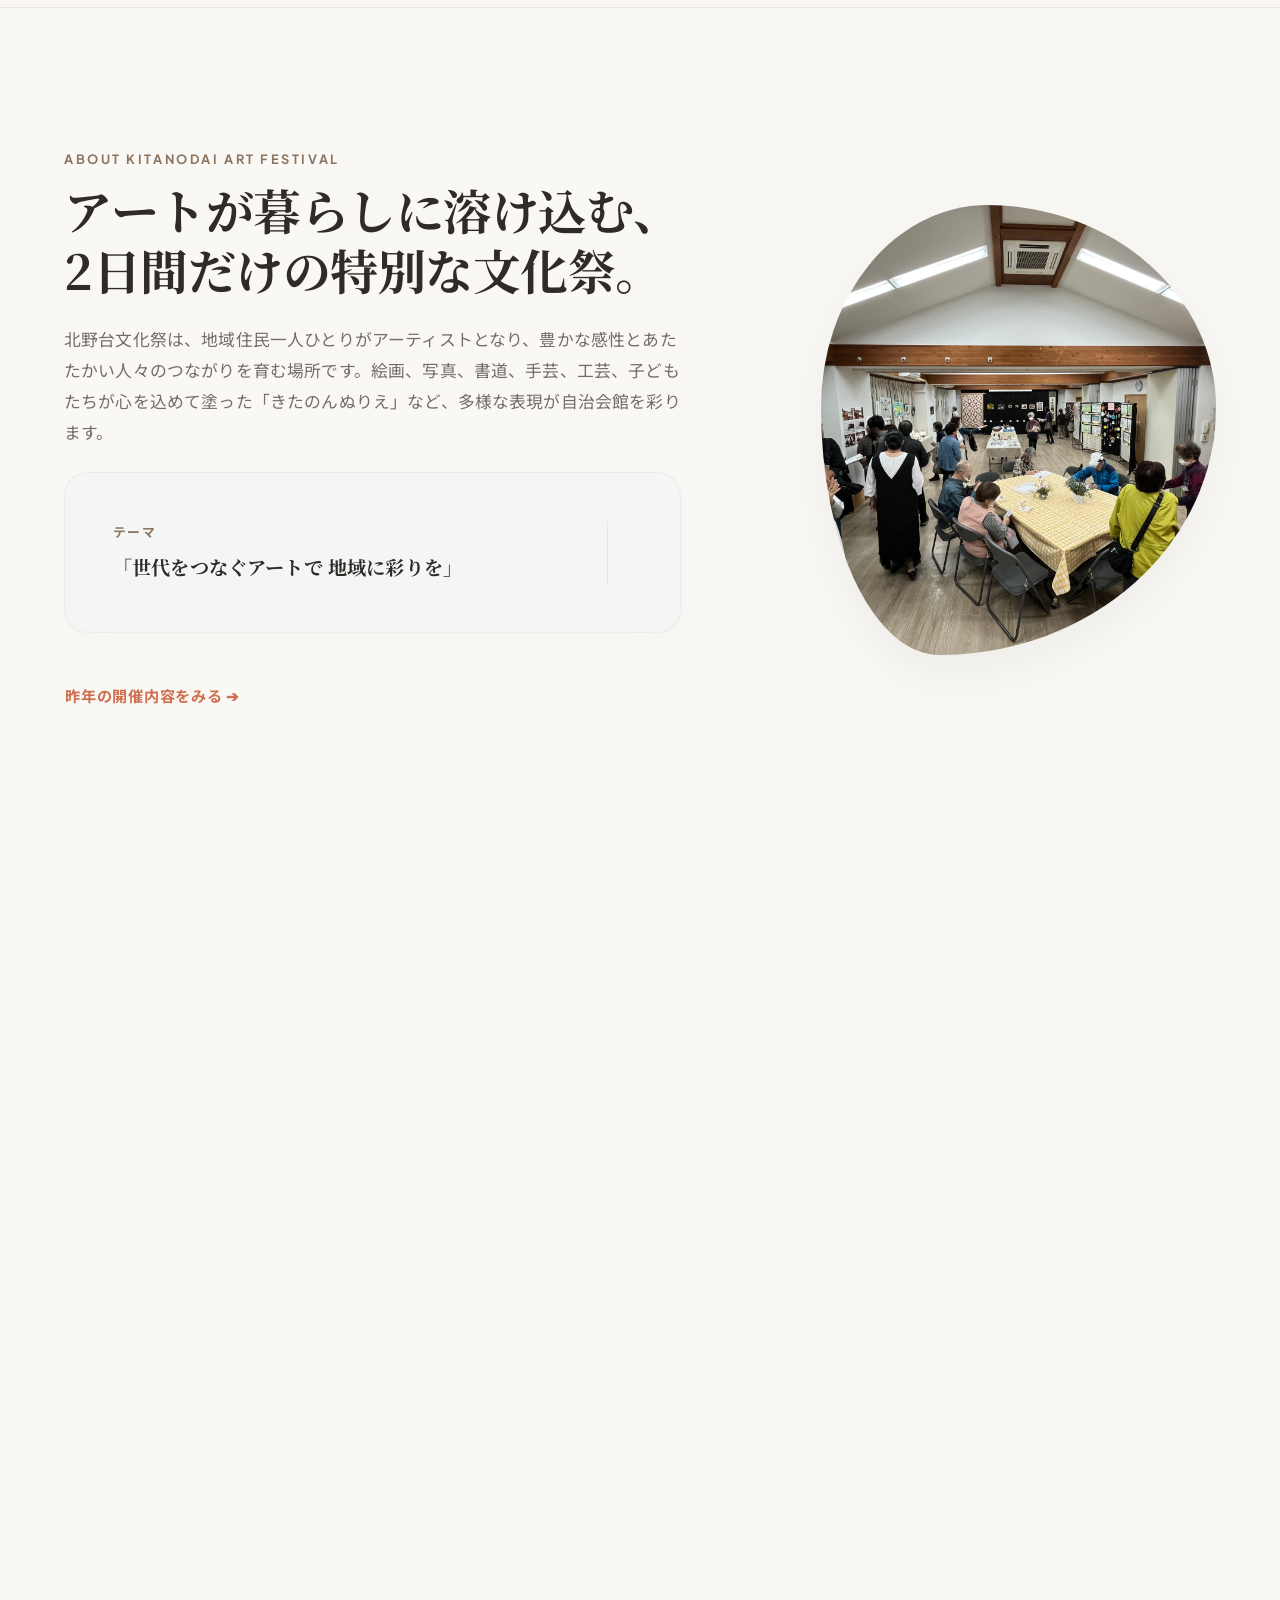
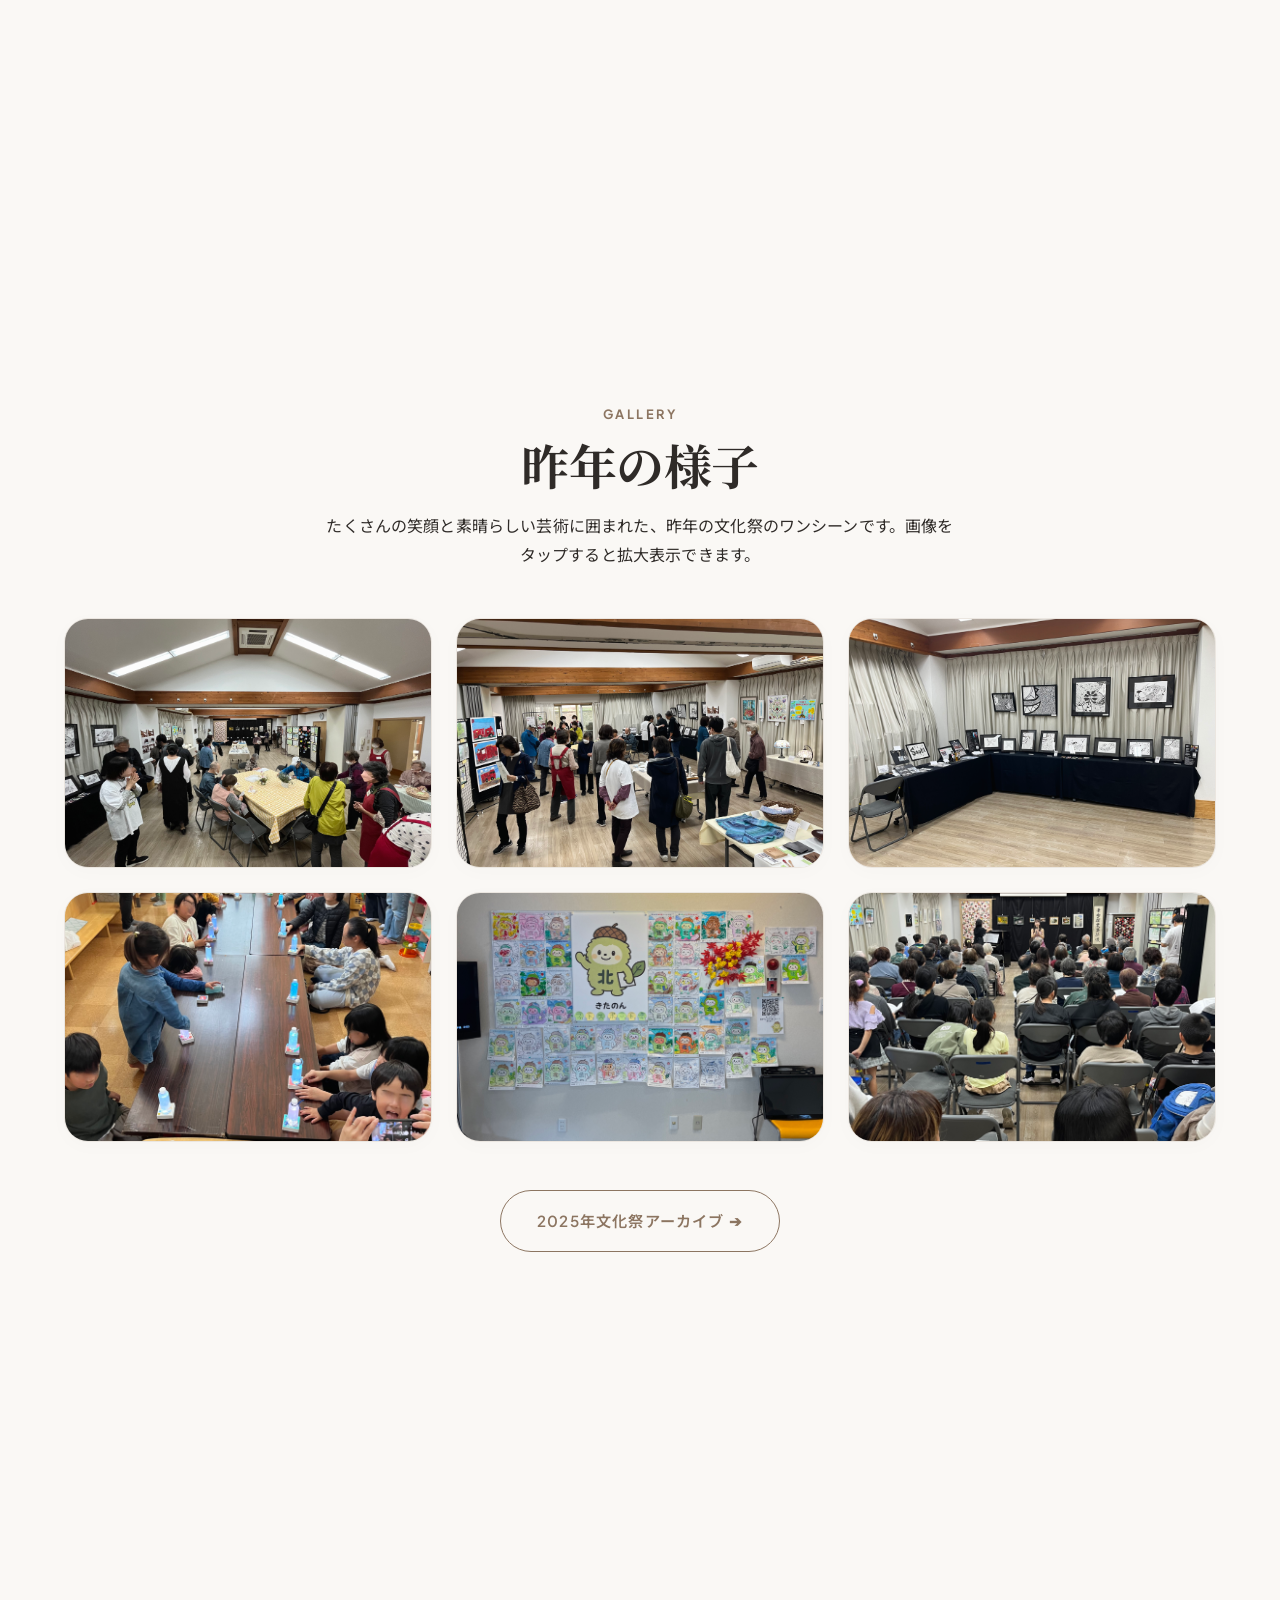
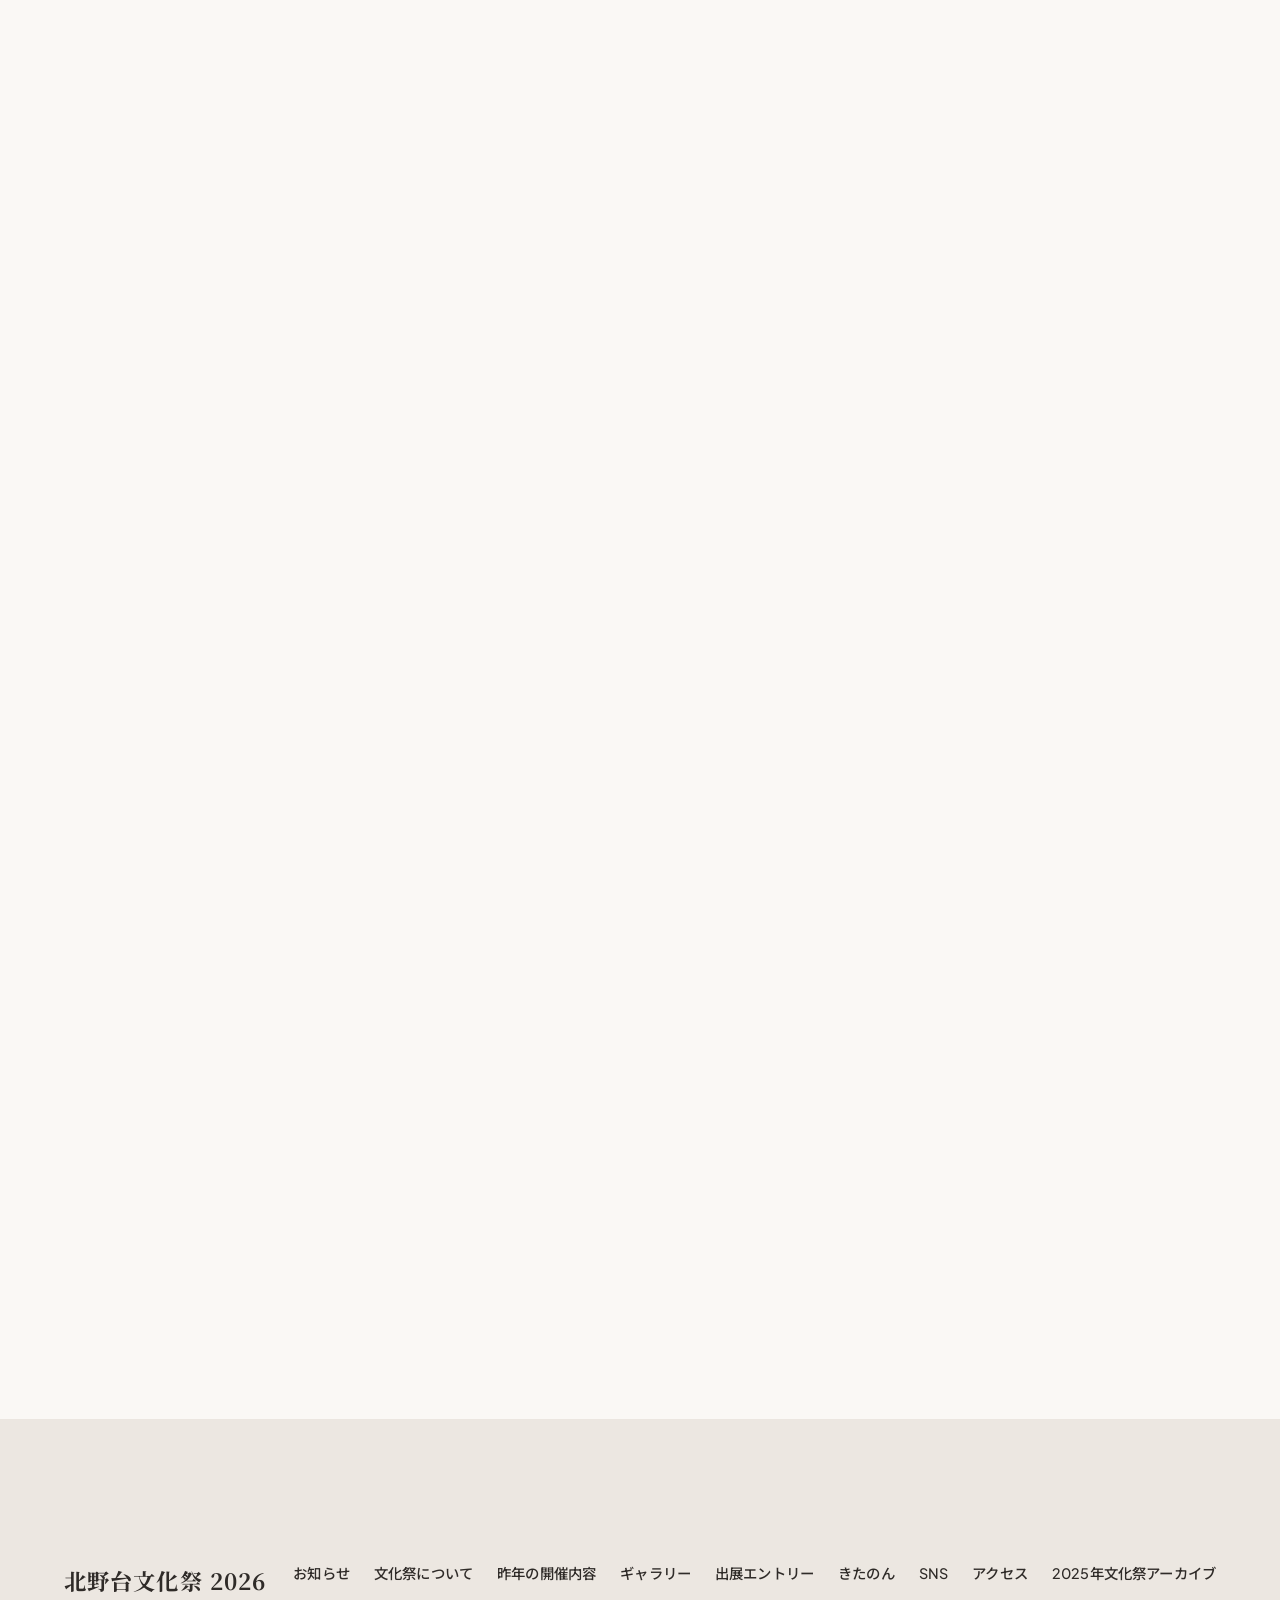
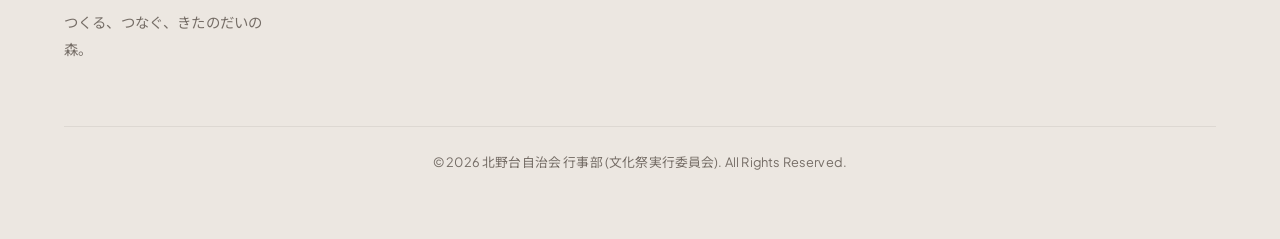
==== commit de723056: "ぬりえチャレンジ トップページ導線・NEWS追加" ====
--- a/index.html
+++ b/index.html
@@ -44,9 +44,10 @@
   <link rel="icon" type="image/png" href="assets/images/favicon.png">
   <link rel="apple-touch-icon" href="assets/images/favicon.png">
 
-  <link rel="stylesheet" href="index.css?v=8">
+  <link rel="stylesheet" href="index.css?v=11">
 
   <!-- JSON-LD Structured Data (Event, Organization, WebSite) -->
+  <!-- 出演者確定後に performer を追加予定 -->
   <script type="application/ld+json">
   [
     {
@@ -77,6 +78,13 @@
         "@type": "Organization",
         "name": "北野台自治会 行事部 (文化祭実行委員会)",
         "url": "https://frxd89x89g-dot.github.io/kitanodai-bunkasai-2026/"
+      },
+      "offers": {
+        "@type": "Offer",
+        "price": "0",
+        "priceCurrency": "JPY",
+        "availability": "https://schema.org/InStock",
+        "url": "https://frxd89x89g-dot.github.io/kitanodai-bunkasai-2026/"
       }
     },
     {
@@ -158,6 +166,15 @@
           <h2>お知らせ</h2>
         </div>
         <div class="news-list">
+          <!-- きたのんぬりえチャレンジ -->
+          <div class="news-item">
+            <span class="news-date">2026.09.10</span>
+            <div class="news-content">
+              <h3 class="news-item-title">「きたのんぬりえチャレンジ」スタート！</h3>
+              <p class="news-item-body">きたのんのぬりえに挑戦しよう！ぬりえ用紙はサイトからダウンロードできます。好きな色で自由にぬって、完成した作品は北野台文化祭で展示します。</p>
+              <a href="kitanon/#nurie" class="news-link-btn" aria-label="きたのんぬりえチャレンジの詳細を見る">詳細を見る ➔</a>
+            </div>
+          </div>
           <!-- ゆるキャラグランプリエントリー -->
           <div class="news-item">
             <span class="news-date">2026.08</span>
@@ -380,7 +397,7 @@
             <span class="section-tag-light">Kitanon Corner</span>
             <h2>公式キャラクター きたのん</h2>
             <p>北野台のどんぐりの森からやってきた、あたたかい地域を見守る北野台文化祭の公式キャラクター「きたのん」です。</p>
-            <p>文化祭の会場では、子どもたちから大人の方まで自由に塗って楽しめる「きたのん塗り絵チャレンジ」を予定しています。ぬりえ台紙のダウンロード開始や、当日の展示詳細については現在準備中（詳細は後日公開）です。</p>
+            <p>文化祭の会場では、子どもたちから大人の方まで自由に塗って楽しめる「きたのんぬりえチャレンジ」を予定しています。色見本の確認やぬりえ用紙のダウンロードは、下記の「きたのんぬりえチャレンジ」からご覧いただけます。</p>
 
             <!-- ゆるキャラグランプリエントリー案内 -->
             <div class="kitanon-yurugp-compact">
@@ -395,13 +412,13 @@
               </div>
             </div>
 
-            <div class="kitanon-action" style="display: flex; gap: var(--spacing-sm); flex-wrap: wrap;">
+            <div class="kitanon-action">
               <a href="kitanon/" class="btn btn-primary btn-kitanon-cta" id="moreKitanonCta">
                 🌰 きたのん公式ページを見る ➔
               </a>
-              <a href="#" class="btn btn-white disabled-btn" id="downloadCta" style="opacity: 0.65; cursor: not-allowed; pointer-events: none;">
-                <svg width="20" height="20" viewBox="0 0 24 24" fill="none" stroke="currentColor" stroke-width="2" stroke-linecap="round" stroke-linejoin="round" class="btn-icon"><path d="M21 15v4a2 2 0 0 1-2 2H5a2 2 0 0 1-2-2v-4"></path><polyline points="7 10 12 15 17 10"></polyline><line x1="12" y1="15" x2="12" y2="3"></line></svg>
-                ぬりえ台紙ダウンロード (詳細は後日公開)
+              <a href="kitanon/#nurie" class="btn btn-kitanon-sub-cta" id="nurieChallengeCta">
+                <span class="btn-icon-emoji">🎨</span>
+                <span>きたのんぬりえチャレンジ</span>
               </a>
             </div>
           </div>
--- a/index.css
+++ b/index.css
@@ -1481,6 +1481,68 @@
 
 .kitanon-action {
   margin-top: var(--spacing-md);
+  display: flex;
+  align-items: center;
+  gap: var(--spacing-sm);
+  flex-wrap: wrap;
+}
+
+.btn-kitanon-cta {
+  font-size: 1.05rem;
+  padding: 16px 36px;
+  display: inline-flex;
+  align-items: center;
+  justify-content: center;
+  gap: 8px;
+  min-height: 52px;
+}
+
+/* Sub CTA: Nurie Challenge Button */
+.btn-kitanon-sub-cta {
+  background-color: #FFFFFF;
+  color: var(--text-color);
+  font-size: 0.98rem;
+  font-weight: 700;
+  padding: 14px 28px;
+  border-radius: var(--radius-full);
+  border: 1.5px solid rgba(255, 255, 255, 0.85);
+  box-shadow: 0 4px 12px rgba(0, 0, 0, 0.08);
+  display: inline-flex;
+  align-items: center;
+  justify-content: center;
+  gap: 8px;
+  min-height: 52px;
+  text-decoration: none;
+  transition: var(--transition-base);
+}
+
+.btn-kitanon-sub-cta .btn-icon-emoji {
+  font-size: 1.15rem;
+  line-height: 1;
+}
+
+.btn-kitanon-sub-cta:hover,
+.btn-kitanon-sub-cta:active {
+  background-color: #FFFDF9;
+  color: var(--accent-color);
+  border-color: #FFFFFF;
+  transform: translateY(-2px);
+  box-shadow: 0 8px 20px rgba(0, 0, 0, 0.14);
+}
+
+@media (max-width: 580px) {
+  .kitanon-action {
+    flex-direction: column;
+    align-items: stretch;
+    width: 100%;
+    gap: 12px;
+  }
+
+  .btn-kitanon-cta,
+  .btn-kitanon-sub-cta {
+    width: 100%;
+    text-align: center;
+  }
 }
 
 .btn-icon {
@@ -2505,3 +2567,228 @@
   }
 }
 
+/* ------------------------------------------
+   11. Kitanon Nurie Section Styles
+   ------------------------------------------ */
+.kitanon-nurie-section {
+  padding-top: clamp(60px, 8vw, 80px);
+  padding-bottom: clamp(60px, 8vw, 80px);
+  background-color: var(--bg-color);
+}
+
+.nurie-card {
+  background-color: var(--card-bg);
+  border: 1.5px solid var(--border-color);
+  border-radius: var(--radius-lg);
+  box-shadow: var(--shadow-md);
+  padding: clamp(24px, 4vw, 44px);
+}
+
+.nurie-card-grid {
+  display: grid;
+  grid-template-columns: 1fr;
+  gap: clamp(28px, 4vw, 48px);
+  align-items: center;
+}
+
+@media (min-width: 860px) {
+  .nurie-card-grid {
+    grid-template-columns: 360px 1fr;
+  }
+}
+
+.nurie-sample-col {
+  display: flex;
+  justify-content: center;
+  align-items: center;
+}
+
+.nurie-sample-frame {
+  position: relative;
+  background: #FAF8F5;
+  border: 2px dashed #D9CFC4;
+  border-radius: var(--radius-md);
+  padding: 16px;
+  box-shadow: var(--shadow-sm);
+  width: 100%;
+  max-width: 360px;
+  display: flex;
+  flex-direction: column;
+  align-items: center;
+}
+
+.nurie-sample-badge {
+  display: inline-flex;
+  align-items: center;
+  gap: 6px;
+  background: #FFFFFF;
+  border: 1px solid var(--border-color);
+  border-radius: var(--radius-full);
+  padding: 6px 16px;
+  font-size: 0.9rem;
+  font-weight: 700;
+  color: var(--text-color);
+  margin-bottom: 12px;
+  box-shadow: 0 2px 6px rgba(0, 0, 0, 0.04);
+}
+
+.nurie-sample-badge .badge-icon {
+  font-size: 1.1rem;
+}
+
+.nurie-sample-img-wrapper {
+  width: 100%;
+  border-radius: calc(var(--radius-md) - 4px);
+  overflow: hidden;
+  background-color: #FFFFFF;
+  box-shadow: 0 3px 10px rgba(0, 0, 0, 0.05);
+  display: flex;
+  justify-content: center;
+  align-items: center;
+}
+
+.nurie-sample-img {
+  width: 100%;
+  height: auto;
+  aspect-ratio: 1 / 1;
+  max-height: 340px;
+  object-fit: contain;
+  display: block;
+}
+
+.nurie-sample-caption {
+  font-size: 0.8rem;
+  color: var(--text-muted);
+  margin-top: 10px;
+  text-align: center;
+}
+
+/* Nurie Content Column */
+.nurie-content-col {
+  display: flex;
+  flex-direction: column;
+}
+
+.nurie-message-box {
+  display: flex;
+  align-items: flex-start;
+  gap: 14px;
+  background: rgba(207, 112, 81, 0.08);
+  border: 1.5px solid rgba(207, 112, 81, 0.25);
+  border-radius: var(--radius-md);
+  padding: 16px 20px;
+  margin-bottom: 24px;
+}
+
+.nurie-message-icon {
+  font-size: 1.5rem;
+  line-height: 1;
+  flex-shrink: 0;
+  margin-top: 2px;
+}
+
+.nurie-message-text {
+  font-size: 1rem;
+  font-weight: 600;
+  color: #4A261A;
+  line-height: 1.7;
+  margin: 0;
+}
+
+.nurie-steps {
+  display: flex;
+  flex-direction: column;
+  gap: 16px;
+  margin-bottom: 28px;
+  background: #FAF8F5;
+  border-radius: var(--radius-md);
+  padding: 20px;
+  border: 1px solid var(--border-color);
+}
+
+.nurie-step-item {
+  display: flex;
+  align-items: flex-start;
+  gap: 14px;
+}
+
+.nurie-step-num {
+  width: 26px;
+  height: 26px;
+  border-radius: 50%;
+  background-color: var(--main-color);
+  color: #FFFFFF;
+  display: flex;
+  align-items: center;
+  justify-content: center;
+  font-size: 0.85rem;
+  font-weight: 700;
+  flex-shrink: 0;
+  margin-top: 2px;
+}
+
+.nurie-step-body strong {
+  display: block;
+  font-size: 0.95rem;
+  color: var(--text-color);
+  margin-bottom: 2px;
+}
+
+.nurie-step-body span {
+  display: block;
+  font-size: 0.85rem;
+  color: var(--text-muted);
+  line-height: 1.5;
+}
+
+.nurie-download-area {
+  margin-top: 4px;
+}
+
+.btn-nurie-download {
+  font-size: 1.05rem;
+  font-weight: 700;
+  padding: 16px 36px;
+  min-height: 52px;
+  display: inline-flex;
+  align-items: center;
+  justify-content: center;
+  gap: 10px;
+  background-color: var(--accent-color);
+  color: #FFFFFF;
+  border-radius: var(--radius-full);
+  box-shadow: 0 4px 14px rgba(207, 112, 81, 0.3);
+  text-decoration: none;
+  cursor: pointer;
+  transition: var(--transition-base);
+}
+
+.btn-nurie-download:hover {
+  background-color: var(--accent-color-hover);
+  box-shadow: 0 6px 20px rgba(207, 112, 81, 0.45);
+  transform: translateY(-2px);
+  color: #FFFFFF;
+}
+
+.btn-nurie-download svg {
+  transition: transform 0.25s ease;
+}
+
+.btn-nurie-download:hover svg {
+  transform: translateY(2px);
+}
+
+.nurie-download-note {
+  font-size: 0.85rem;
+  color: var(--text-muted);
+  margin-top: 10px;
+  line-height: 1.5;
+}
+
+@media (max-width: 580px) {
+  .btn-nurie-download {
+    width: 100%;
+  }
+}
+
+
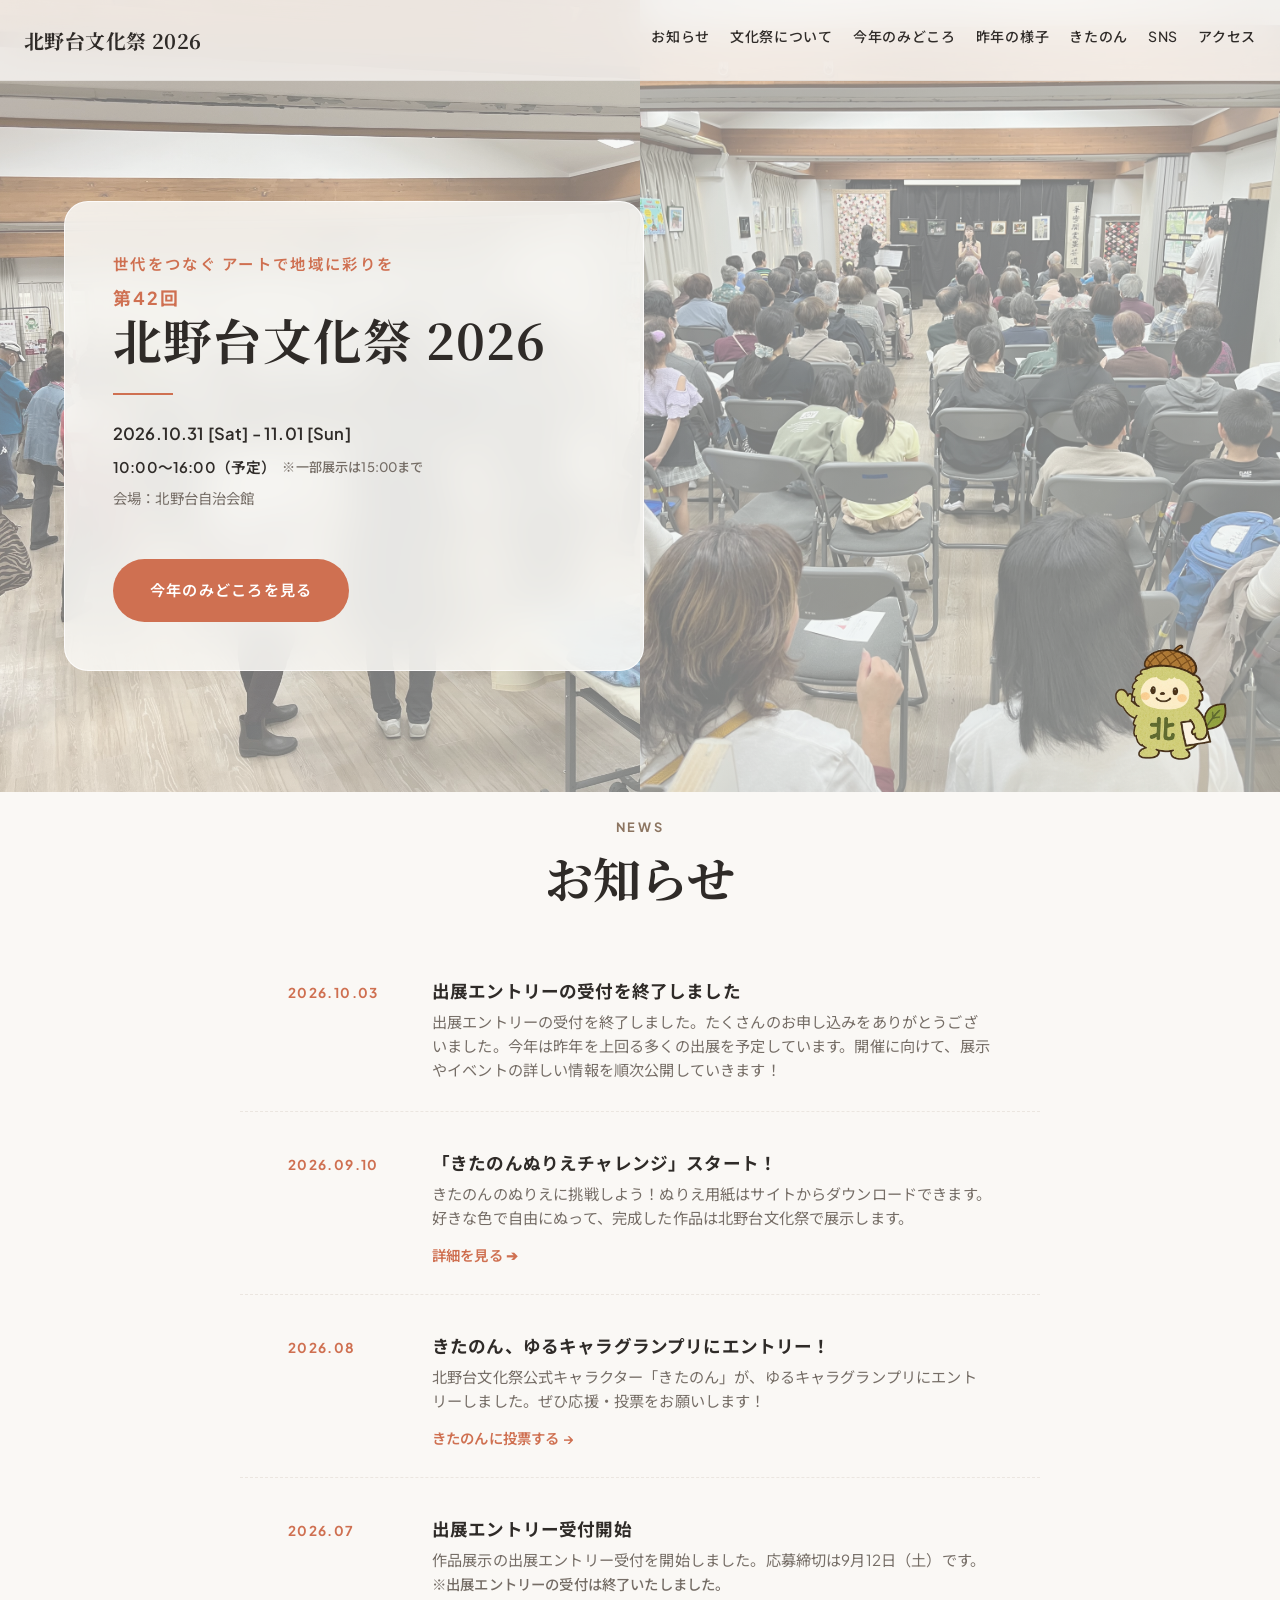
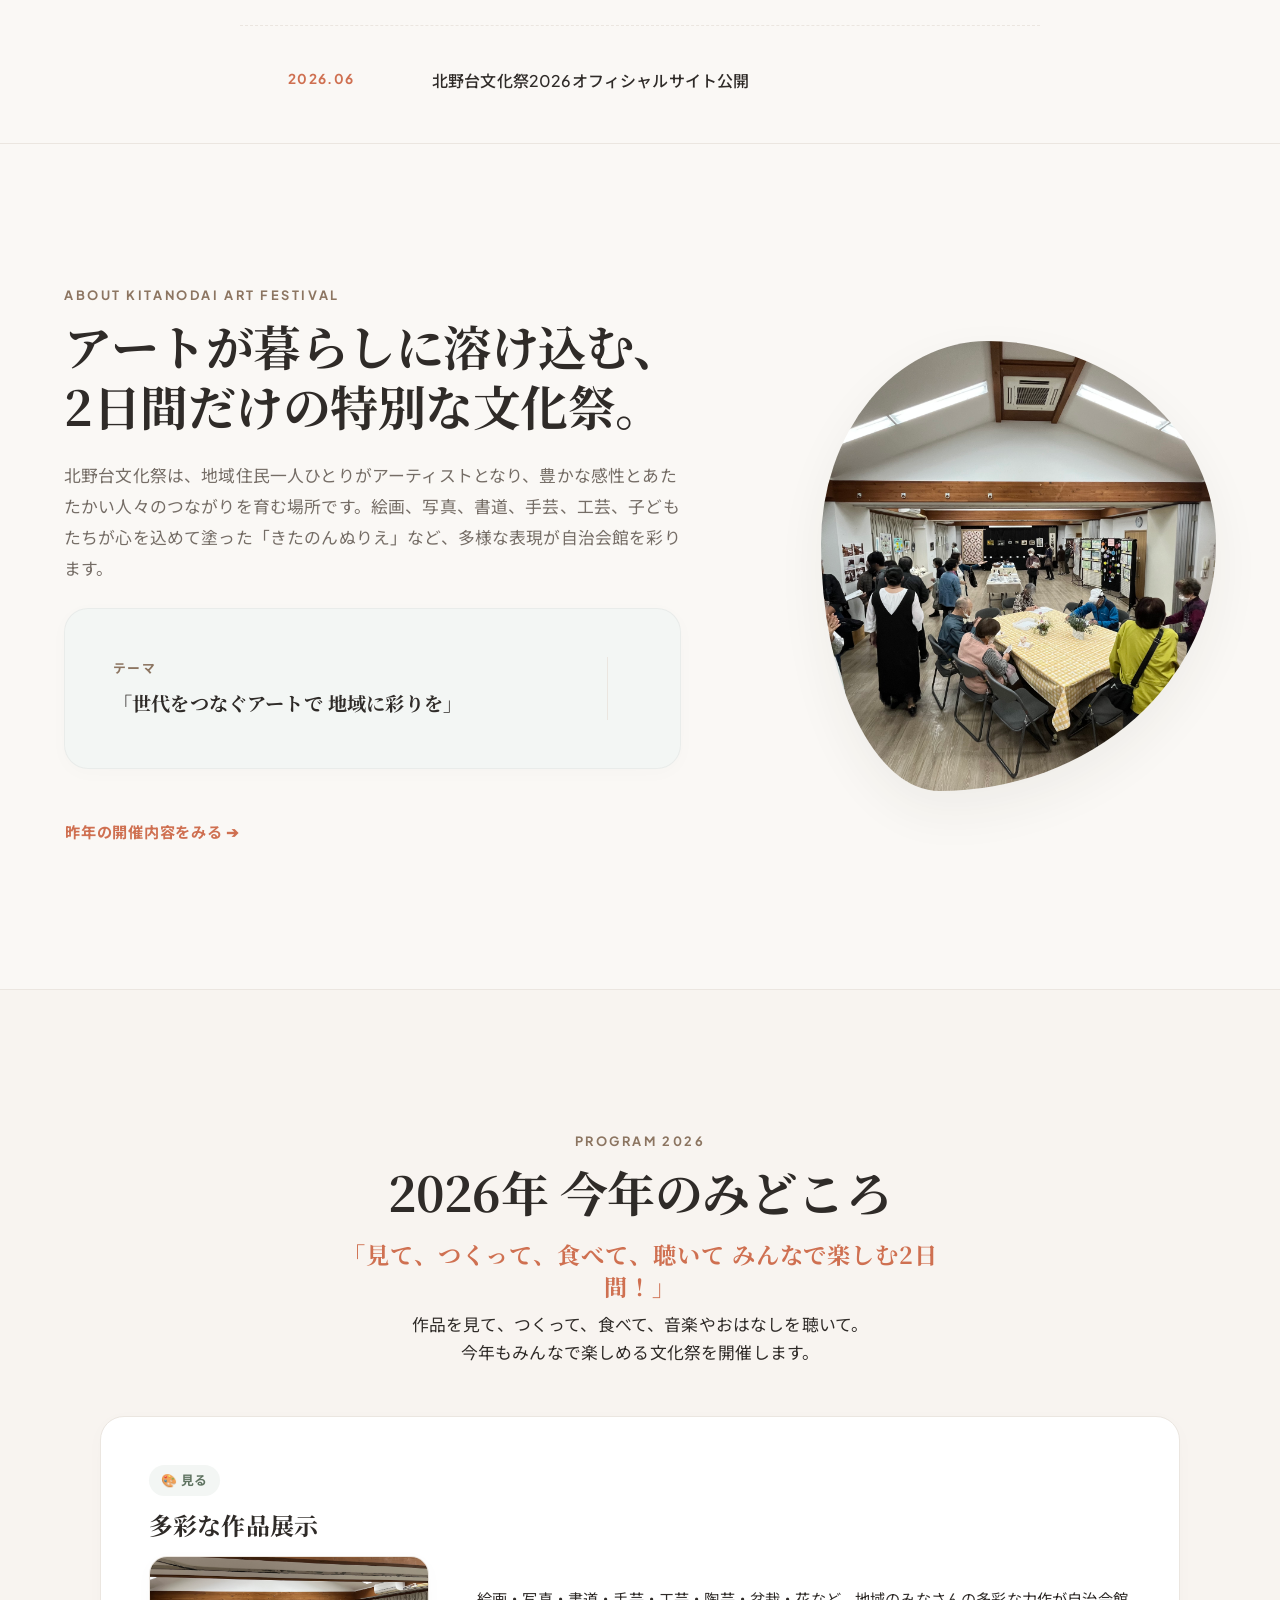
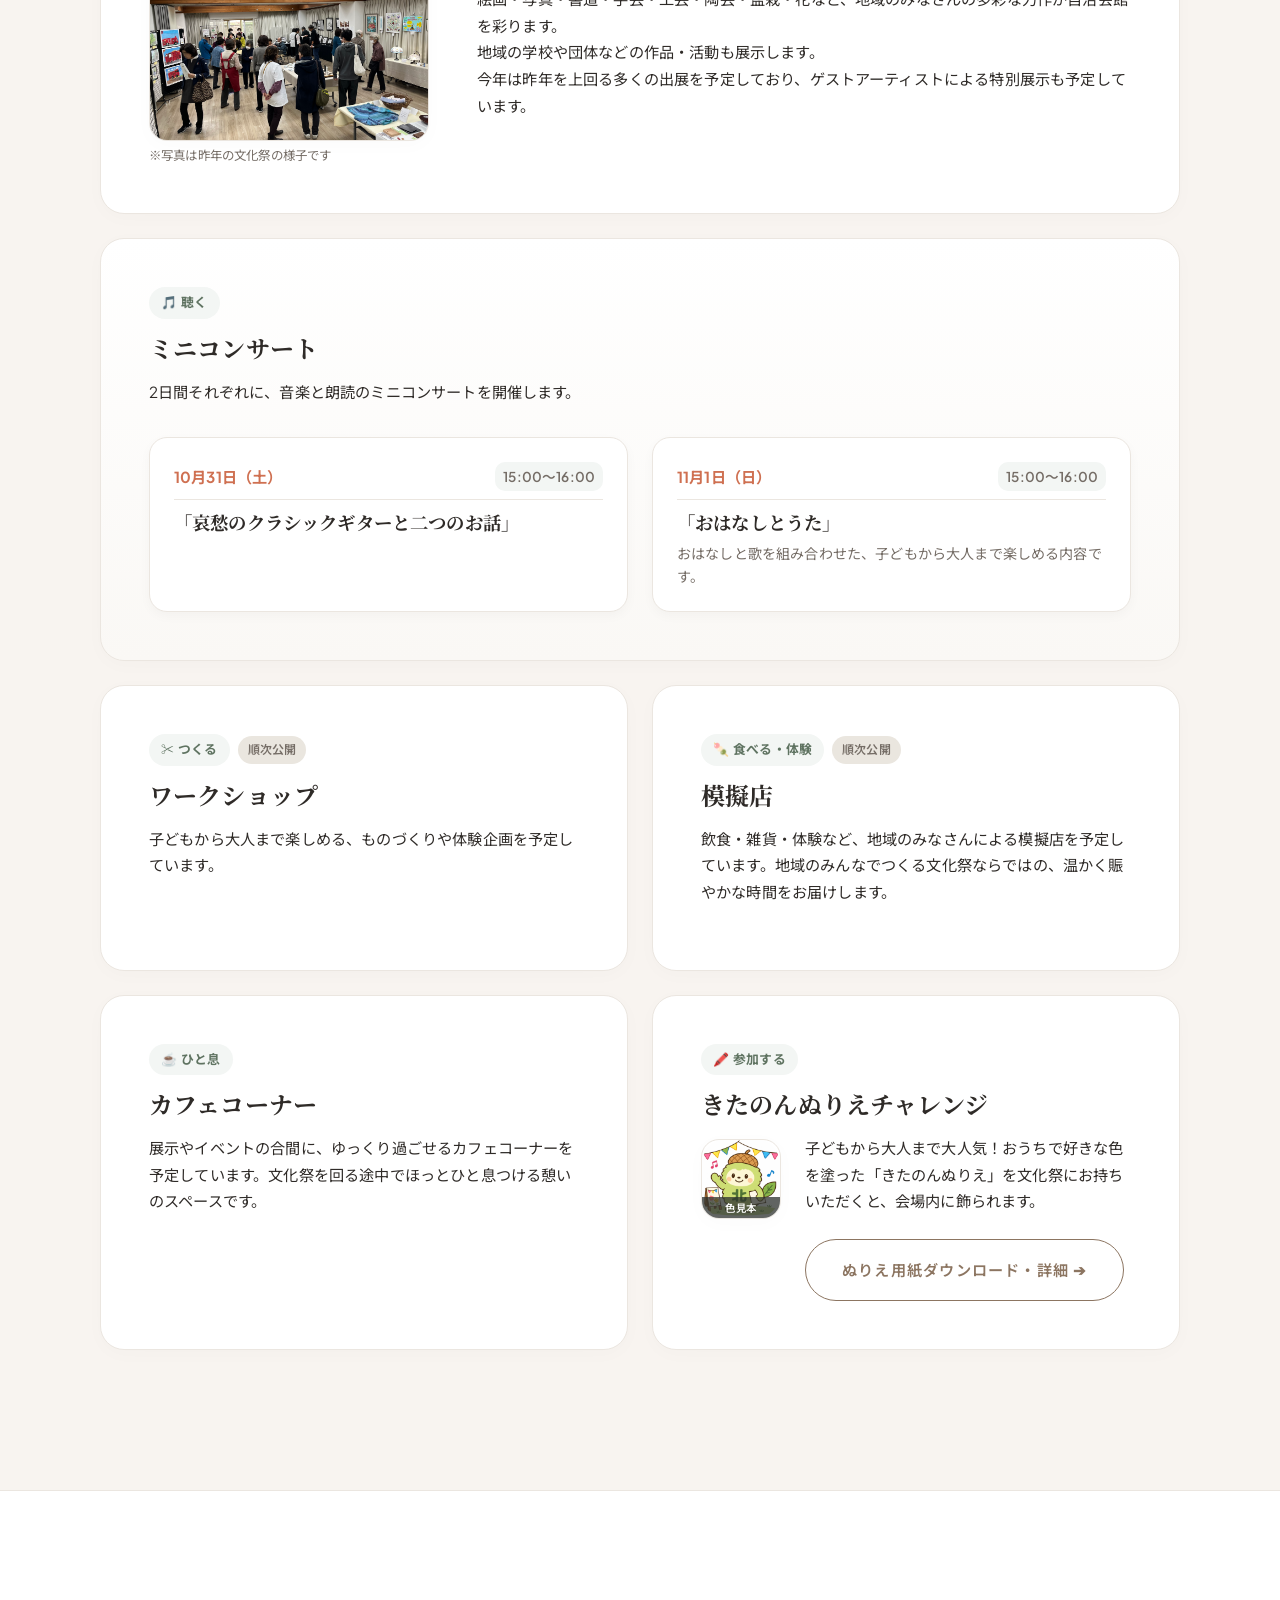
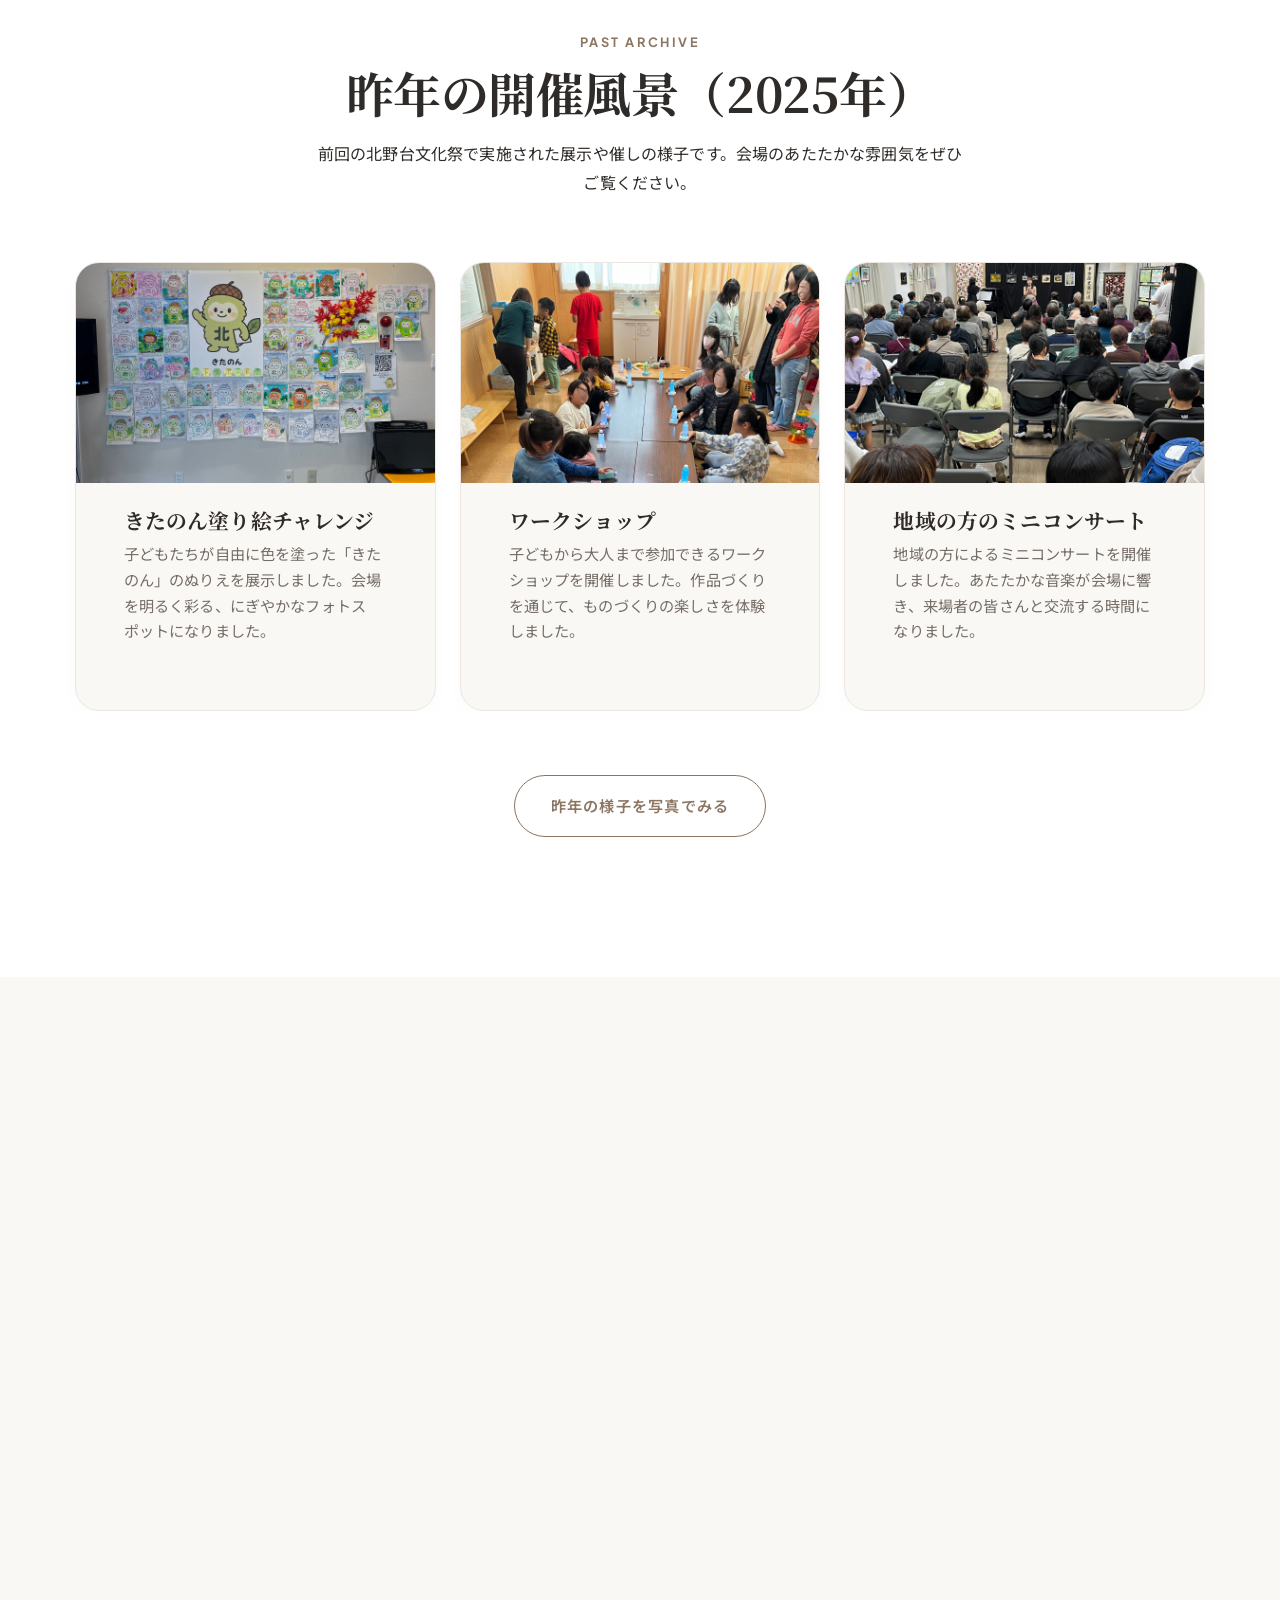
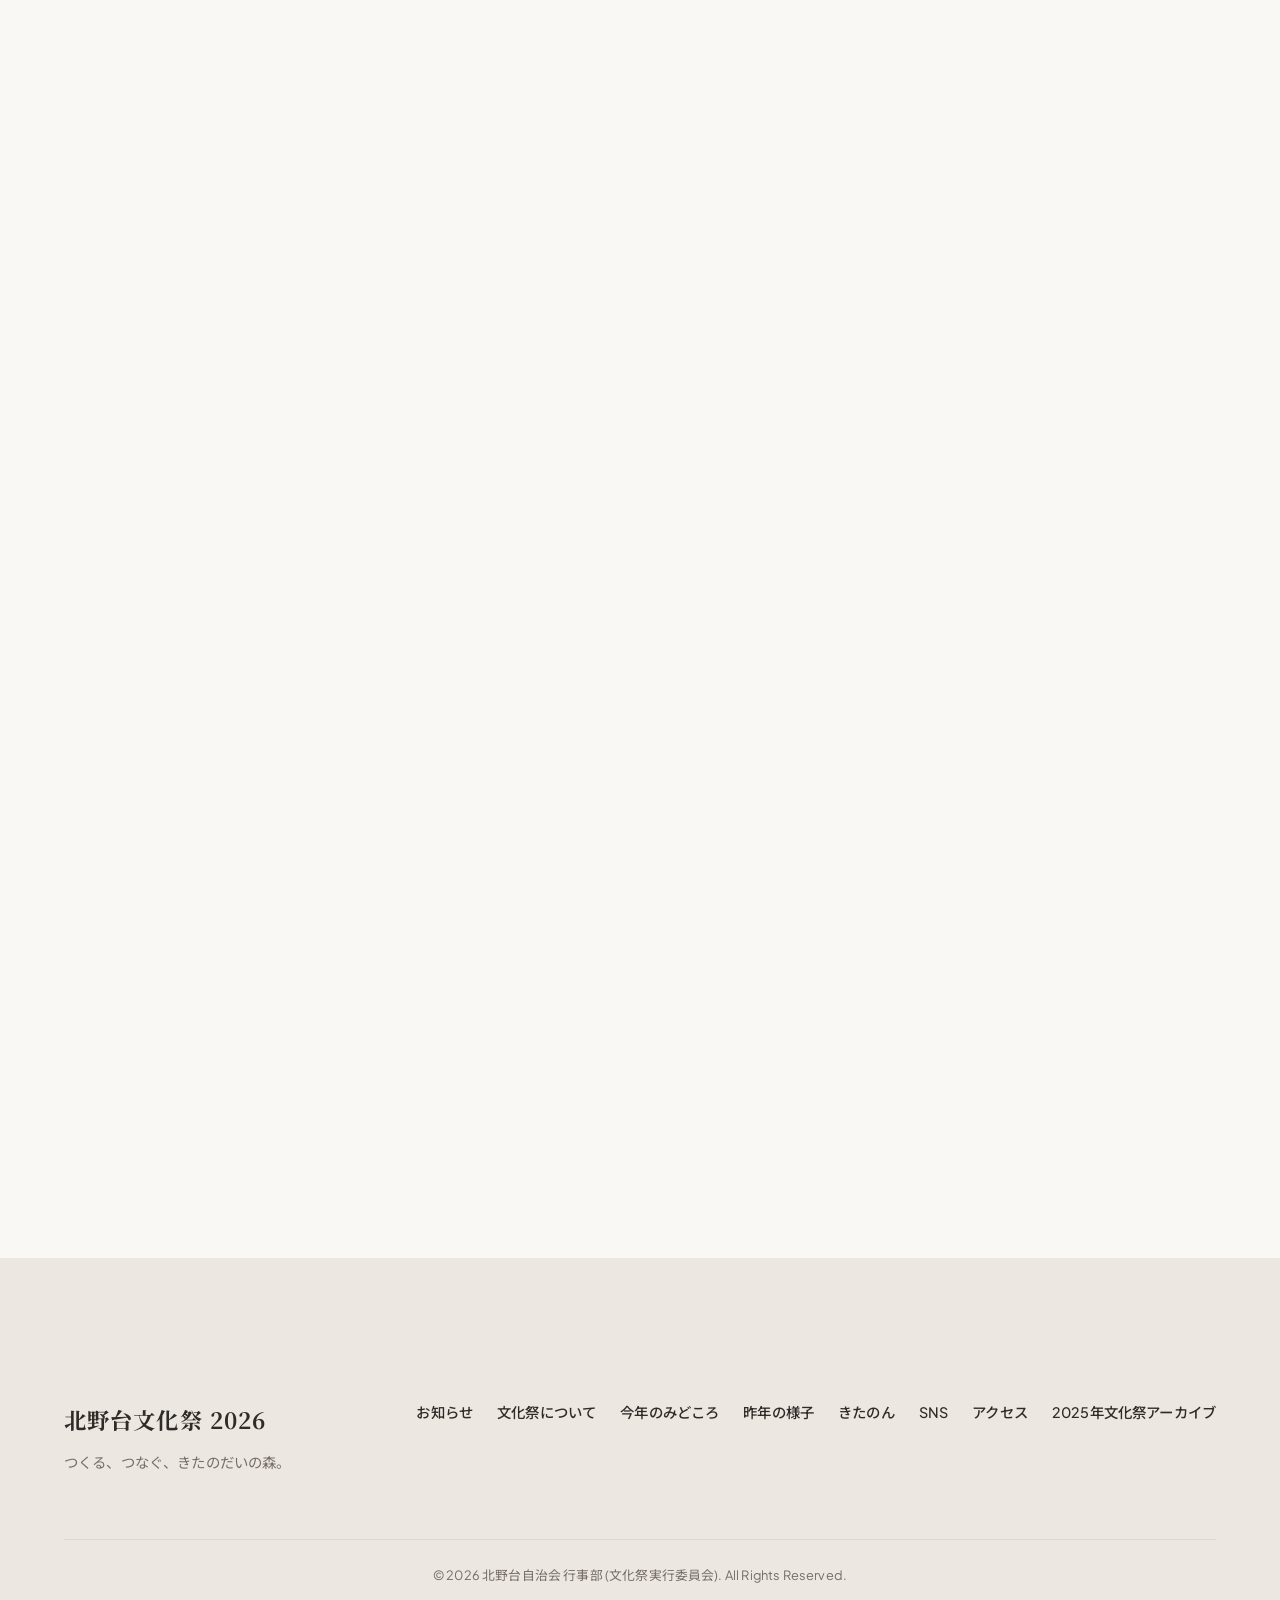
==== commit 673aa9f6: "work-in-progress: save local visitor updates" ====
--- a/index.html
+++ b/index.html
@@ -13,7 +13,7 @@
 
   <meta charset="UTF-8">
   <meta name="viewport" content="width=device-width, initial-scale=1.0">
-  <meta name="description" content="東京都八王子市北野台で開催される「北野台文化祭2026」のオフィシャルサイトです。地域の作品展示、きたのん塗り絵チャレンジ、音楽、交流を通じて、世代をつなぐ文化祭を目指します。2026年10月31日・11月1日、北野台自治会館にて開催予定です。">
+  <meta name="description" content="第42回 北野台文化祭（2026年10月31日・11月1日開催、10:00〜16:00予定）のオフィシャルサイトです。絵画・写真・工芸などの多彩な作品展示、体験ワークショップ、模擬店、ミニコンサート、カフェコーナー、きたのん塗り絵チャレンジなど、世代をつなぐ文化祭です。">
   <meta name="keywords" content="北野台文化祭,北野台自治会,きたのん,八王子イベント,地域文化祭">
   <title>北野台文化祭2026｜オフィシャルサイト</title>
   <link rel="canonical" href="https://frxd89x89g-dot.github.io/kitanodai-bunkasai-2026/">
@@ -44,7 +44,7 @@
   <link rel="icon" type="image/png" href="assets/images/favicon.png">
   <link rel="apple-touch-icon" href="assets/images/favicon.png">
 
-  <link rel="stylesheet" href="index.css?v=11">
+  <link rel="stylesheet" href="index.css?v=13">
 
   <!-- JSON-LD Structured Data (Event, Organization, WebSite) -->
   <!-- 出演者確定後に performer を追加予定 -->
@@ -53,10 +53,10 @@
     {
       "@context": "https://schema.org",
       "@type": "Event",
-      "name": "北野台文化祭 2026",
-      "description": "東京都八王子市の北野台自治会館で開催される2日間の地域文化祭です。絵画、写真、書道、手芸、工芸、子どもたちの『きたのんぬりえ』など、多様なアート表現が会場を彩ります。開催日は2026年10月31日（土）・11月1日（日）、開催時間は両日10:00〜15:00の予定です。",
+      "name": "第42回 北野台文化祭 2026",
+      "description": "東京都八王子市の北野台自治会館で開催される2日間の地域文化祭です。絵画、写真、書道、手芸、工芸、子どもたちの『きたのんぬりえ』など、多様なアート表現が会場を彩ります。開催日は2026年10月31日（土）・11月1日（日）。開催時間は両日10:00〜16:00（予定）。一部展示は15:00までです。",
       "startDate": "2026-10-31T10:00:00+09:00",
-      "endDate": "2026-11-01T15:00:00+09:00",
+      "endDate": "2026-11-01T16:00:00+09:00",
       "eventAttendanceMode": "https://schema.org/OfflineEventAttendanceMode",
       "eventStatus": "https://schema.org/EventScheduled",
       "location": {
@@ -90,7 +90,7 @@
     {
       "@context": "https://schema.org",
       "@type": "WebSite",
-      "name": "北野台文化祭2026｜オフィシャルサイト",
+      "name": "第42回 北野台文化祭 2026｜オフィシャルサイト",
       "url": "https://frxd89x89g-dot.github.io/kitanodai-bunkasai-2026/"
     }
   ]
@@ -113,9 +113,8 @@
         <ul class="nav-list">
           <li><a href="#news" class="nav-link">お知らせ</a></li>
           <li><a href="#about" class="nav-link">文化祭について</a></li>
-          <li><a href="#highlights" class="nav-link">昨年の開催内容</a></li>
-          <li><a href="#gallery" class="nav-link">ギャラリー</a></li>
-          <li><a href="#entry" class="nav-link nav-cta">出展エントリー</a></li>
+          <li><a href="#program" class="nav-link">今年のみどころ</a></li>
+          <li><a href="#highlights" class="nav-link">昨年の様子</a></li>
           <li><a href="#kitanon" class="nav-link">きたのん</a></li>
           <li><a href="#instagram" class="nav-link">SNS</a></li>
           <li><a href="#access" class="nav-link">アクセス</a></li>
@@ -138,15 +137,14 @@
         <div class="hero-content">
           <div class="hero-card">
             <span class="hero-tagline">世代をつなぐ アートで地域に彩りを</span>
-            <h1 class="hero-title">北野台文化祭 2026</h1>
+            <h1 class="hero-title"><span class="hero-edition">第42回</span>北野台文化祭 2026</h1>
             <div class="hero-meta-divider"></div>
             <p class="hero-schedule">2026.10.31 [Sat] - 11.01 [Sun]</p>
+            <p class="hero-time">10:00〜16:00（予定） <span class="hero-time-sub">※一部展示は15:00まで</span></p>
             <p class="hero-venue">会場：北野台自治会館</p>
             <div class="hero-actions">
-              <a href="https://forms.gle/fkSQjngs3iKXx2Yv7" target="_blank" rel="noopener noreferrer" class="btn btn-primary" id="heroEntryCta" aria-label="Googleフォームで出展エントリーを開く（新しいタブで開きます）">出展エントリー受付中</a>
-              <a href="#access" class="btn btn-outline" id="heroCta">文化祭を体験する</a>
-            </div>
-            <p class="hero-deadline-sub">応募締切：2026年9月12日（土）</p>
+              <a href="#program" class="btn btn-primary" id="heroProgramCta">今年のみどころを見る</a>
+            </div>
           </div>
         </div>
       </div>
@@ -166,6 +164,14 @@
           <h2>お知らせ</h2>
         </div>
         <div class="news-list">
+          <!-- 出展エントリー受付終了 -->
+          <div class="news-item">
+            <span class="news-date">2026.10.03</span>
+            <div class="news-content">
+              <h3 class="news-item-title">出展エントリーの受付を終了しました</h3>
+              <p class="news-item-body">出展エントリーの受付を終了しました。たくさんのお申し込みをありがとうございました。今年は昨年を上回る多くの出展を予定しています。開催に向けて、展示やイベントの詳しい情報を順次公開していきます！</p>
+            </div>
+          </div>
           <!-- きたのんぬりえチャレンジ -->
           <div class="news-item">
             <span class="news-date">2026.09.10</span>
@@ -184,13 +190,12 @@
               <a href="https://yurugp.jp/characters/4654" target="_blank" rel="noopener noreferrer" class="news-link-btn" aria-label="きたのんに投票する（新しいタブで開きます）">きたのんに投票する →</a>
             </div>
           </div>
-          <!-- 出展エントリー案内 -->
+          <!-- 出展エントリー案内（受付終了） -->
           <div class="news-item">
             <span class="news-date">2026.07</span>
             <div class="news-content">
               <h3 class="news-item-title">出展エントリー受付開始</h3>
-              <p class="news-item-body">作品展示の出展エントリー受付を開始しました。応募締切は9月12日（土）です。Googleフォームよりお申し込みください。</p>
-              <a href="https://forms.gle/fkSQjngs3iKXx2Yv7" target="_blank" rel="noopener noreferrer" class="news-link-btn" aria-label="Googleフォームで出展エントリーを開く（新しいタブで開きます）">Googleフォームはこちら ➔</a>
+              <p class="news-item-body">作品展示の出展エントリー受付を開始しました。応募締切は9月12日（土）です。<br><span style="color: var(--text-muted); font-size: 0.9rem; font-weight: 500;">※出展エントリーの受付は終了いたしました。</span></p>
             </div>
           </div>
           <!-- 過去のお知らせ -->
@@ -237,13 +242,155 @@
     </section>
 
     <!-- ==========================================
-         3. Highlights Section
+         3. Program Section (2026年 今年のみどころ)
+         ========================================== -->
+    <section class="section program-section fade-in-section" id="program">
+      <div class="container">
+        <div class="section-header">
+          <span class="section-tag">Program 2026</span>
+          <h2>2026年 今年のみどころ</h2>
+          <p class="program-catch">「見て、つくって、食べて、聴いて みんなで楽しむ2日間！」</p>
+          <p class="program-lead">作品を見て、つくって、食べて、音楽やおはなしを聴いて。<br class="pc-only">今年もみんなで楽しめる文化祭を開催します。</p>
+        </div>
+
+        <div class="program-grid">
+
+          <!-- 1. 作品展示 (見る) -->
+          <div class="program-card program-card-featured">
+            <div class="program-card-header">
+              <span class="program-category-badge"><span class="badge-icon">🎨</span> 見る</span>
+              <h3 class="program-title">多彩な作品展示</h3>
+            </div>
+            <div class="program-featured-content">
+              <div class="program-featured-img-wrapper">
+                <img src="assets/images/gallery/gallery_2.jpeg" alt="地域の方の作品展示" width="800" height="600" loading="lazy">
+                <span class="program-img-caption">※写真は昨年の文化祭の様子です</span>
+              </div>
+              <div class="program-card-body">
+                <p class="program-description">
+                  絵画・写真・書道・手芸・工芸・陶芸・盆栽・花など、地域のみなさんの多彩な力作が自治会館を彩ります。<br>
+                  地域の学校や団体などの作品・活動も展示します。<br>
+                  今年は昨年を上回る多くの出展を予定しており、ゲストアーティストによる特別展示も予定しています。
+                </p>
+              </div>
+            </div>
+          </div>
+
+          <!-- 2. ミニコンサート (聴く) -->
+          <div class="program-card program-card-concert">
+            <div class="program-card-header">
+              <span class="program-category-badge"><span class="badge-icon">🎵</span> 聴く</span>
+              <h3 class="program-title">ミニコンサート</h3>
+            </div>
+            <div class="program-card-body">
+              <p class="program-description">
+                2日間それぞれに、音楽と朗読のミニコンサートを開催します。
+              </p>
+              <!-- 2日間のスケジュール表示 -->
+              <div class="concert-timetable">
+                <!-- 10月31日（土） -->
+                <div class="concert-day-card">
+                  <div class="concert-day-badge">
+                    <span class="concert-date">10月31日（土）</span>
+                    <span class="concert-time">15:00〜16:00</span>
+                  </div>
+                  <div class="concert-day-content">
+                    <h4 class="concert-title">「哀愁のクラシックギターと二つのお話」</h4>
+                  </div>
+                </div>
+                <!-- 11月1日（日） -->
+                <div class="concert-day-card">
+                  <div class="concert-day-badge">
+                    <span class="concert-date">11月1日（日）</span>
+                    <span class="concert-time">15:00〜16:00</span>
+                  </div>
+                  <div class="concert-day-content">
+                    <h4 class="concert-title">「おはなしとうた」</h4>
+                    <p class="concert-text">おはなしと歌を組み合わせた、子どもから大人まで楽しめる内容です。</p>
+                  </div>
+                </div>
+              </div>
+            </div>
+          </div>
+
+          <!-- 3. ワークショップ (つくる) -->
+          <div class="program-card">
+            <div class="program-card-header">
+              <span class="program-category-badge"><span class="badge-icon">✂️</span> つくる</span>
+              <span class="status-badge">順次公開</span>
+              <h3 class="program-title">ワークショップ</h3>
+            </div>
+            <div class="program-card-body">
+              <p class="program-description">
+                子どもから大人まで楽しめる、ものづくりや体験企画を予定しています。
+              </p>
+            </div>
+          </div>
+
+          <!-- 4. 模擬店 (食べる・体験) -->
+          <div class="program-card">
+            <div class="program-card-header">
+              <span class="program-category-badge"><span class="badge-icon">🍡</span> 食べる・体験</span>
+              <span class="status-badge">順次公開</span>
+              <h3 class="program-title">模擬店</h3>
+            </div>
+            <div class="program-card-body">
+              <p class="program-description">
+                飲食・雑貨・体験など、地域のみなさんによる模擬店を予定しています。地域のみんなでつくる文化祭ならではの、温かく賑やかな時間をお届けします。
+              </p>
+            </div>
+          </div>
+
+          <!-- 5. カフェコーナー (ひと息) -->
+          <div class="program-card">
+            <div class="program-card-header">
+              <span class="program-category-badge"><span class="badge-icon">☕️</span> ひと息</span>
+              <h3 class="program-title">カフェコーナー</h3>
+            </div>
+            <div class="program-card-body">
+              <p class="program-description">
+                展示やイベントの合間に、ゆっくり過ごせるカフェコーナーを予定しています。文化祭を回る途中でほっとひと息つける憩いのスペースです。
+              </p>
+            </div>
+          </div>
+
+          <!-- 6. きたのんぬりえチャレンジ (参加する) -->
+          <div class="program-card program-card-nurie">
+            <div class="program-card-header">
+              <span class="program-category-badge"><span class="badge-icon">🖍️</span> 参加する</span>
+              <h3 class="program-title">きたのんぬりえチャレンジ</h3>
+            </div>
+            <div class="program-nurie-layout">
+              <div class="program-nurie-thumb-wrapper">
+                <img src="assets/images/kitanon/nurie_sample.jpg" alt="きたのんぬりえ色見本" width="200" height="200" loading="lazy">
+                <span class="nurie-thumb-label">色見本</span>
+              </div>
+              <div class="program-card-body">
+                <p class="program-description">
+                  子どもから大人まで大人気！おうちで好きな色を塗った「きたのんぬりえ」を文化祭にお持ちいただくと、会場内に飾られます。
+                </p>
+                <div class="program-action">
+                  <a href="kitanon/#nurie" class="btn btn-outline btn-sm">
+                    <span>ぬりえ用紙ダウンロード・詳細 ➔</span>
+                  </a>
+                </div>
+              </div>
+            </div>
+          </div>
+
+        </div>
+      </div>
+    </section>
+
+    <!-- ==========================================
+         4. Highlights Section (昨年の様子)
          ========================================== -->
     <section class="section highlights-section fade-in-section" id="highlights">
       <div class="container">
         <div class="section-header">
-          <span class="section-tag">Past Activities</span>
-          <h2>昨年の開催内容</h2>
+          <span class="section-tag">Past Archive</span>
+          <h2>昨年の開催風景（2025年）</h2>
+          <p>前回の北野台文化祭で実施された展示や催しの様子です。会場のあたたかな雰囲気をぜひご覧ください。</p>
         </div>
 
         <div class="highlights-carousel-wrapper">
@@ -310,13 +457,13 @@
     </section>
 
     <!-- ==========================================
-         4. Gallery Section
+         4.5. Gallery Section (昨年のフォトギャラリー)
          ========================================== -->
     <section class="section gallery-section fade-in-section" id="gallery">
       <div class="container">
         <div class="section-header">
-          <span class="section-tag">Gallery</span>
-          <h2>昨年の様子</h2>
+          <span class="section-tag">Past Gallery</span>
+          <h2>昨年のフォトギャラリー</h2>
           <p>たくさんの笑顔と素晴らしい芸術に囲まれた、昨年の文化祭のワンシーンです。画像をタップすると拡大表示できます。</p>
         </div>
 
@@ -325,60 +472,6 @@
 
         <div class="gallery-footer">
           <a href="https://sites.google.com/view/kitanodai-fes2025" target="_blank" rel="noopener noreferrer" class="btn btn-outline" id="galleryCta">2025年文化祭アーカイブ ➔</a>
-        </div>
-      </div>
-    </section>
-
-    <!-- ==========================================
-         4.5. Entry Section (出展エントリー受付中)
-         ========================================== -->
-    <section class="section entry-section fade-in-section" id="entry">
-      <div class="container">
-        <div class="section-header">
-          <span class="entry-badge">受付中</span>
-          <h2>出展エントリー<br class="mobile-only">受付中</h2>
-          <p class="entry-subtitle">あなたの作品を、北野台文化祭で展示しませんか？</p>
-        </div>
-        
-        <div class="entry-highlight-box">
-          <div class="entry-deadline-banner">
-            <span class="deadline-label">応募締切</span>
-            <span class="deadline-date">2026年9月12日（土）</span>
-          </div>
-          <p class="entry-highlight-text">※作品が完成していなくてもお申し込みいただけます。作品タイトルやコメントは後日変更可能です。</p>
-        </div>
-
-        <div class="entry-grid">
-          <div class="entry-card">
-            <div class="entry-card-icon">
-              <svg width="24" height="24" viewBox="0 0 24 24" fill="none" stroke="currentColor" stroke-width="2" stroke-linecap="round" stroke-linejoin="round" aria-hidden="true"><path d="M12 20h9"></path><path d="M16.5 3.5a2.121 2.121 0 0 1 3 3L7 19l-4 1 1-4L16.5 3.5z"></path></svg>
-            </div>
-            <p class="entry-card-text">作品が完成していなくても申し込みできます。</p>
-          </div>
-          <div class="entry-card">
-            <div class="entry-card-icon">
-              <svg width="24" height="24" viewBox="0 0 24 24" fill="none" stroke="currentColor" stroke-width="2" stroke-linecap="round" stroke-linejoin="round" aria-hidden="true"><path d="M11 4H4a2 2 0 0 0-2 2v14a2 2 0 0 0 2 2h14a2 2 0 0 0 2-2v-7"></path><path d="M18.5 2.5a2.121 2.121 0 0 1 3 3L12 15l-4 1 1-4 9.5-9.5z"></path></svg>
-            </div>
-            <p class="entry-card-text">作品タイトルやコメントは後日変更できます。</p>
-          </div>
-          <div class="entry-card">
-            <div class="entry-card-icon">
-              <svg width="24" height="24" viewBox="0 0 24 24" fill="none" stroke="currentColor" stroke-width="2" stroke-linecap="round" stroke-linejoin="round" aria-hidden="true"><path d="M17 21v-2a4 4 0 0 0-4-4H5a4 4 0 0 0-4 4v2"></path><circle cx="9" cy="7" r="4"></circle><path d="M23 21v-2a4 4 0 0 0-3-3.87"></path><path d="M16 3.13a4 4 0 0 1 0 7.75"></path></svg>
-            </div>
-            <p class="entry-card-text">地域の皆さんの作品を募集しています。</p>
-          </div>
-          <div class="entry-card">
-            <div class="entry-card-icon">
-              <svg width="24" height="24" viewBox="0 0 24 24" fill="none" stroke="currentColor" stroke-width="2" stroke-linecap="round" stroke-linejoin="round" aria-hidden="true"><rect x="3" y="4" width="18" height="18" rx="2" ry="2"></rect><line x1="16" y1="2" x2="16" y2="6"></line><line x1="8" y1="2" x2="8" y2="6"></line><line x1="3" y1="10" x2="21" y2="10"></line></svg>
-            </div>
-            <p class="entry-card-text">応募締切は <strong>2026年9月12日（土）</strong> です。</p>
-          </div>
-        </div>
-        
-        <div class="entry-action-wrapper">
-          <a href="https://forms.gle/fkSQjngs3iKXx2Yv7" target="_blank" rel="noopener noreferrer" class="btn btn-primary btn-large btn-pulse" aria-label="Googleフォームで出展エントリーを開く（新しいタブで開きます）">
-            Googleフォームから申し込む
-          </a>
         </div>
       </div>
     </section>
@@ -462,11 +555,15 @@
             
             <div class="info-list">
               <div class="info-item">
+                <span class="info-label">イベント名</span>
+                <span class="info-value">第42回 北野台文化祭</span>
+              </div>
+              <div class="info-item">
                 <span class="info-label">日時</span>
                 <span class="info-value">
                   2026年10月31日（土）・11月1日（日）<br>
-                  10:00〜15:00（予定）<br>
-                  <span style="color: var(--accent-color); font-size: 0.95rem; font-weight: 500;">※開催時間は変更となる場合があります。</span>
+                  10:00〜16:00（予定）<br>
+                  <span style="color: var(--text-muted); font-size: 0.9rem; font-weight: 500;">※一部展示は15:00まで</span>
                 </span>
               </div>
               <div class="info-item">
@@ -521,9 +618,8 @@
       <div class="footer-links">
         <a href="#news">お知らせ</a>
         <a href="#about">文化祭について</a>
-        <a href="#highlights">昨年の開催内容</a>
-        <a href="#gallery">ギャラリー</a>
-        <a href="#entry">出展エントリー</a>
+        <a href="#program">今年のみどころ</a>
+        <a href="#highlights">昨年の様子</a>
         <a href="#kitanon">きたのん</a>
         <a href="#instagram">SNS</a>
         <a href="#access">アクセス</a>
--- a/index.css
+++ b/index.css
@@ -639,6 +639,16 @@
   letter-spacing: 0.02em;
 }
 
+.hero-edition {
+  display: block;
+  font-family: var(--font-sans);
+  font-size: clamp(0.95rem, 1.4vw, 1.15rem);
+  font-weight: 700;
+  color: var(--accent-color);
+  letter-spacing: 0.12em;
+  margin-bottom: 2px;
+}
+
 .hero-meta-divider {
   width: 60px;
   height: 2px;
@@ -654,6 +664,24 @@
   margin-bottom: 0.25rem;
 }
 
+.hero-time {
+  font-family: var(--font-sans);
+  font-size: clamp(0.92rem, 1.1vw, 1rem);
+  font-weight: 600;
+  color: var(--text-color);
+  margin-bottom: 0.25rem;
+  display: flex;
+  align-items: center;
+  flex-wrap: wrap;
+  gap: 6px;
+}
+
+.hero-time-sub {
+  font-size: 0.82rem;
+  color: var(--text-muted);
+  font-weight: 500;
+}
+
 .hero-venue {
   font-family: var(--font-sans);
   font-size: clamp(0.9rem, 1.1vw, 1rem);
@@ -681,18 +709,6 @@
   .hero-actions .btn {
     width: auto;
   }
-}
-
-.hero-deadline-sub {
-  font-family: var(--font-sans);
-  font-size: 0.85rem;
-  color: var(--accent-color);
-  margin-top: 14px;
-  font-weight: 600;
-  letter-spacing: 0.05em;
-  display: flex;
-  align-items: center;
-  gap: 6px;
 }
 
 /* Pop-up Kitanon */
@@ -1228,182 +1244,290 @@
 }
 
 /* ==========================================================================
-   4.5. Entry Section Styles (出展エントリー受付中)
+   4. Program Section Styles (2026年 今年のみどころ)
    ========================================================================== */
-.entry-section {
+.program-section {
   background-color: #F8F4F0; /* Warm sand beige */
   border-top: 1px solid var(--border-color);
   border-bottom: 1px solid var(--border-color);
 }
 
-.entry-badge {
-  display: inline-block;
-  background-color: var(--accent-color);
-  color: #FFFFFF;
-  font-family: var(--font-sans);
-  font-weight: 700;
-  font-size: 0.8rem;
-  letter-spacing: 0.1em;
-  padding: 4px 16px;
-  border-radius: var(--radius-full);
-  margin-bottom: var(--spacing-sm);
-  text-transform: uppercase;
-  box-shadow: 0 4px 10px rgba(207, 112, 81, 0.15);
-}
-
-.entry-subtitle {
-  font-size: clamp(1.05rem, 2vw, 1.25rem);
-  color: var(--text-color);
-  font-weight: 500;
+.program-catch {
+  font-family: var(--font-serif);
+  font-size: clamp(1.15rem, 2.2vw, 1.45rem);
+  font-weight: 700;
+  color: var(--accent-color);
   margin-top: var(--spacing-xs);
-  line-height: 1.6;
-}
-
-.entry-highlight-box {
-  background-color: var(--card-bg);
-  border-radius: var(--radius-lg);
-  border: 1.5px solid var(--border-color);
-  padding: var(--spacing-md) var(--spacing-lg);
-  max-width: 750px;
-  margin: 0 auto var(--spacing-lg);
-  text-align: center;
-  box-shadow: var(--shadow-md);
-}
-
-.entry-deadline-banner {
-  display: flex;
-  flex-direction: column;
-  align-items: center;
-  justify-content: center;
-  gap: var(--spacing-xs);
   margin-bottom: var(--spacing-xs);
-}
-
-@media (min-width: 600px) {
-  .entry-deadline-banner {
-    flex-direction: row;
-    gap: var(--spacing-md);
-  }
-}
-
-.deadline-label {
-  background-color: var(--accent-color);
-  color: #FFFFFF;
-  font-family: var(--font-sans);
-  font-weight: 700;
-  font-size: 0.85rem;
-  padding: 4px 12px;
-  border-radius: var(--radius-sm);
-  letter-spacing: 0.1em;
-}
-
-.deadline-date {
-  font-family: var(--font-serif);
-  font-size: clamp(1.4rem, 2.5vw, 1.85rem);
-  font-weight: 700;
-  color: var(--accent-color);
-}
-
-.entry-highlight-text {
-  font-size: 0.9rem;
-  color: var(--text-muted);
-  margin-bottom: 0;
-  line-height: 1.6;
-  font-weight: 500;
-}
-
-.entry-grid {
+  letter-spacing: 0.04em;
+  line-height: 1.4;
+}
+
+.program-lead {
+  font-size: clamp(0.95rem, 1.5vw, 1.05rem);
+  color: var(--text-color);
+  margin-bottom: var(--spacing-lg);
+  line-height: 1.7;
+}
+
+.program-grid {
   display: grid;
   grid-template-columns: 1fr;
   gap: var(--spacing-md);
-  max-width: 1000px;
-  margin: 0 auto var(--spacing-lg);
-}
-
-@media (min-width: 600px) {
-  .entry-grid {
+  max-width: 1080px;
+  margin: 0 auto;
+}
+
+@media (min-width: 768px) {
+  .program-grid {
     grid-template-columns: repeat(2, 1fr);
   }
-}
-
-@media (min-width: 1024px) {
-  .entry-grid {
-    grid-template-columns: repeat(4, 1fr);
-  }
-}
-
-.entry-card {
+  .program-card-featured {
+    grid-column: span 2;
+  }
+  .program-card-concert {
+    grid-column: span 2;
+  }
+}
+
+.program-card {
   background-color: var(--card-bg);
-  border-radius: var(--radius-md); /* 18px corners */
-  padding: var(--spacing-md);
+  border-radius: var(--radius-lg);
+  padding: var(--spacing-lg);
   border: 1px solid var(--border-color);
   box-shadow: var(--shadow-sm);
   display: flex;
   flex-direction: column;
-  align-items: center;
-  text-align: center;
-  gap: var(--spacing-sm);
   transition: var(--transition-base);
-}
-
-.entry-card:hover {
+  position: relative;
+}
+
+.program-card:hover {
   transform: translateY(-4px);
   box-shadow: var(--shadow-md);
 }
 
-.entry-card-icon {
-  width: 48px;
-  height: 48px;
-  border-radius: var(--radius-full);
+.program-card-header {
+  display: flex;
+  align-items: center;
+  gap: var(--spacing-xs);
+  margin-bottom: var(--spacing-sm);
+  flex-wrap: wrap;
+}
+
+.program-category-badge {
+  display: inline-flex;
+  align-items: center;
+  gap: 4px;
   background-color: var(--main-color-light);
   color: var(--main-color);
-  display: flex;
-  align-items: center;
-  justify-content: center;
-}
-
-.entry-card-icon svg {
-  width: 24px;
-  height: 24px;
+  font-size: 0.8rem;
+  font-weight: 700;
+  font-family: var(--font-sans);
+  padding: 4px 12px;
+  border-radius: var(--radius-full);
+}
+
+.status-badge {
+  display: inline-block;
+  background-color: #EAE6DF;
+  color: var(--text-muted);
+  font-size: 0.75rem;
+  font-weight: 600;
+  font-family: var(--font-sans);
+  padding: 3px 10px;
+  border-radius: var(--radius-full);
+}
+
+.program-title {
+  font-family: var(--font-serif);
+  font-size: clamp(1.25rem, 2vw, 1.5rem);
+  font-weight: 700;
+  color: var(--text-color);
+  margin-top: 6px;
+  margin-bottom: 0;
+  width: 100%;
+}
+
+.program-card-body {
+  display: flex;
+  flex-direction: column;
+  flex-grow: 1;
+}
+
+.program-description {
+  font-size: 0.95rem;
+  color: var(--text-color);
+  line-height: 1.75;
+  margin-bottom: var(--spacing-sm);
+}
+
+/* 作品展示の写真レイアウト */
+.program-featured-content {
+  display: flex;
+  flex-direction: column;
+  gap: var(--spacing-md);
+}
+
+@media (min-width: 768px) {
+  .program-featured-content {
+    display: grid;
+    grid-template-columns: 280px 1fr;
+    gap: var(--spacing-lg);
+    align-items: center;
+  }
+}
+
+.program-featured-img-wrapper {
+  position: relative;
+}
+
+.program-featured-img-wrapper img {
+  width: 100%;
+  height: 185px;
+  object-fit: cover;
   display: block;
-}
-
-.entry-card-text {
+  border-radius: var(--radius-md);
+  border: 1px solid var(--border-color);
+  box-shadow: var(--shadow-sm);
+}
+
+.program-img-caption {
+  display: block;
+  font-size: 0.78rem;
+  color: var(--text-muted);
+  margin-top: 6px;
+  line-height: 1.4;
+}
+
+/* きたのんぬりえのサムネイルレイアウト */
+.program-nurie-layout {
+  display: flex;
+  gap: var(--spacing-md);
+  align-items: flex-start;
+}
+
+.program-nurie-thumb-wrapper {
+  width: 80px;
+  min-width: 80px;
+  height: 80px;
+  border-radius: var(--radius-md);
+  overflow: hidden;
+  position: relative;
+  border: 1px solid var(--border-color);
+  box-shadow: var(--shadow-sm);
+  background-color: #FFFFFF;
+  margin-top: 4px;
+}
+
+.program-nurie-thumb-wrapper img {
+  width: 100%;
+  height: 100%;
+  object-fit: cover;
+  display: block;
+}
+
+.nurie-thumb-label {
+  position: absolute;
+  bottom: 0;
+  left: 0;
+  right: 0;
+  background: rgba(45, 49, 46, 0.75);
+  color: #FFFFFF;
+  font-size: 0.65rem;
+  font-weight: 600;
+  text-align: center;
+  padding: 1px 0;
+  letter-spacing: 0.05em;
+}
+
+.program-status-note {
+  display: inline-flex;
+  align-items: center;
+  gap: 6px;
+  background-color: var(--bg-color);
+  border: 1px dashed var(--border-color);
+  padding: 8px 14px;
+  border-radius: var(--radius-sm);
+  font-size: 0.85rem;
+  color: var(--text-muted);
+  margin-top: auto;
+}
+
+.program-action {
+  margin-top: auto;
+  padding-top: var(--spacing-xs);
+}
+
+/* ミニコンサート専用タイムテーブル表示 */
+.program-card-concert {
+  background: linear-gradient(180deg, #FFFFFF 0%, #FAF8F5 100%);
+  border: 1.5px solid var(--border-color);
+}
+
+.concert-timetable {
+  display: grid;
+  grid-template-columns: 1fr;
+  gap: var(--spacing-md);
+  margin-top: var(--spacing-sm);
+}
+
+@media (min-width: 680px) {
+  .concert-timetable {
+    grid-template-columns: repeat(2, 1fr);
+  }
+}
+
+.concert-day-card {
+  background-color: #FFFFFF;
+  border: 1px solid var(--border-color);
+  border-radius: var(--radius-md);
+  padding: var(--spacing-md);
+  box-shadow: 0 4px 12px rgba(0, 0, 0, 0.03);
+  display: flex;
+  flex-direction: column;
+}
+
+.concert-day-badge {
+  display: flex;
+  align-items: center;
+  justify-content: space-between;
+  border-bottom: 1px solid var(--border-color);
+  padding-bottom: 8px;
+  margin-bottom: 10px;
+}
+
+.concert-date {
+  font-family: var(--font-sans);
   font-size: 0.95rem;
-  color: var(--text-color);
-  line-height: 1.65;
+  font-weight: 700;
+  color: var(--accent-color);
+}
+
+.concert-time {
+  font-family: var(--font-sans);
+  font-size: 0.85rem;
+  font-weight: 600;
+  color: var(--text-muted);
+  background-color: var(--main-color-light);
+  padding: 2px 8px;
+  border-radius: var(--radius-sm);
+}
+
+.concert-title {
+  font-family: var(--font-serif);
+  font-size: 1.15rem;
+  font-weight: 700;
+  color: var(--text-color);
+  margin-bottom: 6px;
+  line-height: 1.4;
+}
+
+.concert-text {
+  font-size: 0.88rem;
+  color: var(--text-muted);
+  line-height: 1.6;
   margin-bottom: 0;
-}
-
-.entry-card-text strong {
-  color: var(--accent-color);
-}
-
-.entry-action-wrapper {
-  text-align: center;
-  margin-top: var(--spacing-lg);
-}
-
-.btn-large {
-  padding: 18px 48px;
-  font-size: 1.05rem;
-  box-shadow: 0 8px 24px rgba(207, 112, 81, 0.15);
-}
-
-.btn-pulse {
-  animation: ctaPulse 2s infinite;
-}
-
-@keyframes ctaPulse {
-  0% {
-    box-shadow: 0 0 0 0 rgba(207, 112, 81, 0.45);
-  }
-  70% {
-    box-shadow: 0 0 0 10px rgba(207, 112, 81, 0);
-  }
-  100% {
-    box-shadow: 0 0 0 0 rgba(207, 112, 81, 0);
-  }
 }
 
 /* ==========================================================================
